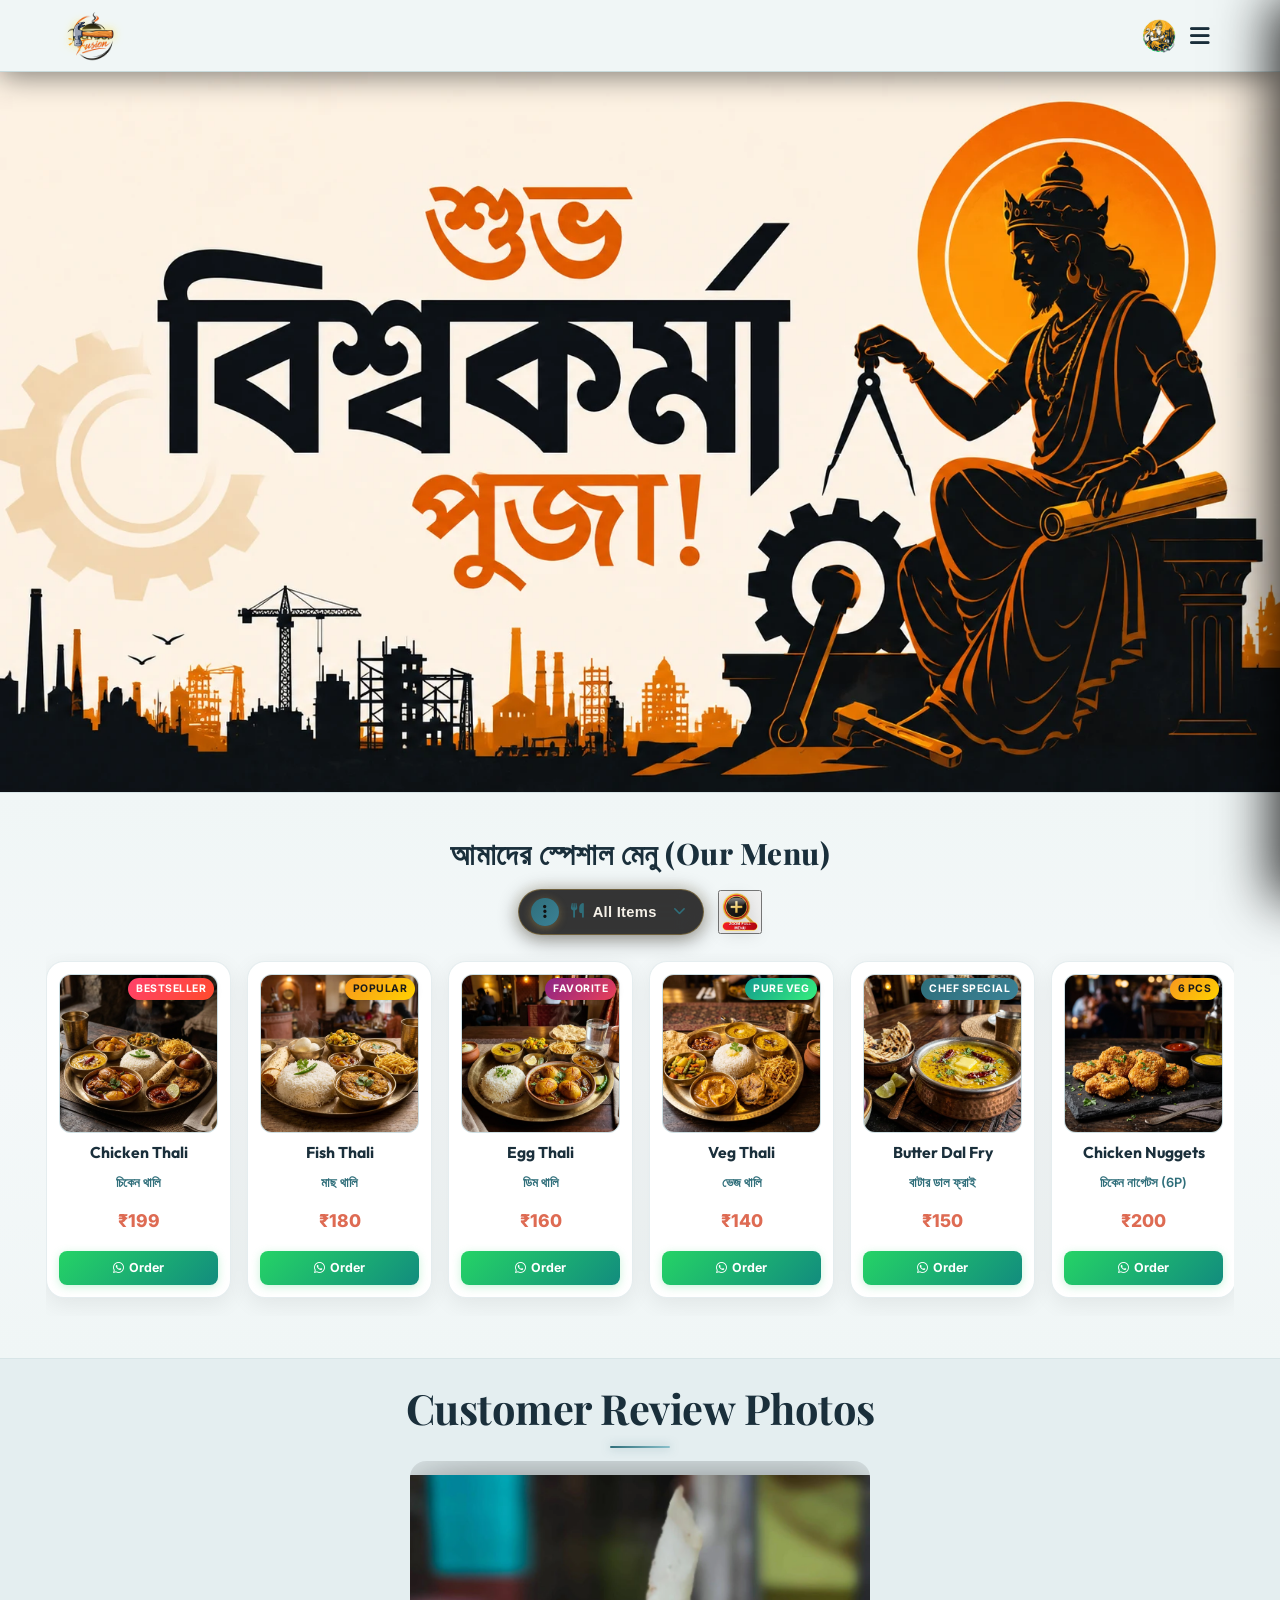
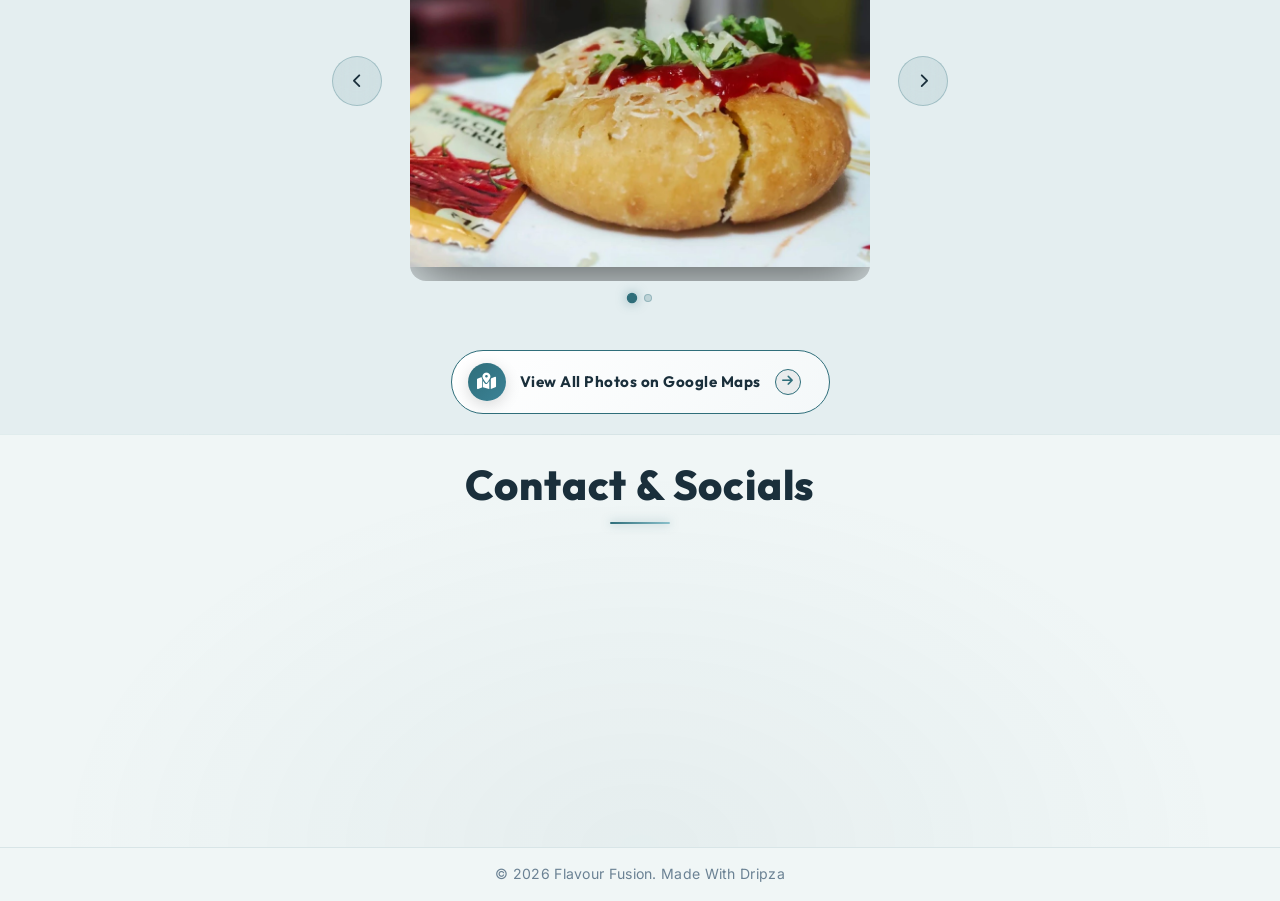
==== index.html @ ce724d38 "Update Vishwakarma Puja banner, icons and greetings" ====
﻿<!DOCTYPE html>
<html lang="bn">
<head>
    <meta charset="UTF-8">
    <meta name="viewport" content="width=device-width, initial-scale=1.0">
    <title>Flavour Fusion</title>
    <link rel="icon" type="image/png" href="assets/flavour_fusion_logo.webp">
    <link href="https://fonts.googleapis.com/css2?family=Playfair+Display:wght@400;600;700;800&family=Outfit:wght@300;400;600;800&family=Inter:wght@300;400;500;600&display=swap" rel="stylesheet">
    <link rel="stylesheet" href="https://cdnjs.cloudflare.com/ajax/libs/font-awesome/6.4.0/css/all.min.css">
    <link rel="stylesheet" href="styles.css?v=1.3">
</head>
<body class="no-scroll">
    <!-- Preloader Screen -->
    <div id="preloader">
        <div class="preloader-content">
            <h1 class="preloader-title">Welcome to <br><span class="highlight">Flavour Fusion</span></h1>
            <div class="preloader-loader">
                <div class="loader-bar"></div>
            </div>
        </div>
    </div>
    <!-- Navbar -->
    <nav class="navbar">
        <div class="logo-container">
            <img src="assets/flavour_fusion_logo.webp" alt="Flavour Fusion Logo" class="logo-brand-img">
            <div class="logo-text-wrapper">
                <span class="animated-football-header" title="Ganesh Chaturthi Special">
                    <img src="assets/ganesh_run_icon.webp" alt="Ganesh Run Icon" style="object-fit: contain; filter: drop-shadow(0 0 5px rgba(255, 215, 0, 0.6));">
                </span>
                <span class="logo-text">Flavour Fusion</span>
            </div>
        </div>
        <span class="rath-yatra-header-text">শুভ বিশ্বকর্মা পূজা!</span>
        <ul class="nav-links">
            <li><a href="#home">Home</a></li>
            <li><a href="#menu">Menu</a></li>
            <li><a href="#reviews">Reviews</a></li>
            <li><a href="#contact">Contact</a></li>
        </ul>
        <div class="navbar-actions">
            <!-- Rakhi Purnima Button for Poster -->
            <button class="fifa-btn" id="open-promo-modal-direct-btn" title="Show Ganesh Chaturthi Special Poster">
                <div class="fifa-container">
                    <div class="fifa-magic-ring"></div>
                    <img src="assets/ganesh_icon.webp" alt="Ganesh Special" class="fifa-svg" style="object-fit: contain;">
                </div>
            </button>
            
            <div class="hamburger">
                <i class="fas fa-bars"></i>
            </div>
        </div>
    </nav>

    <!-- Hero Section -->
    <section id="home" class="hero">
        <div class="hero-bg banner-box">
            <img src="assets/aj_restaurant_banner_1.webp" alt="Flavour Fusion Banner 1" class="active">
            <img src="assets/hero_banner_1.webp" alt="Flavour Fusion Banner 2">
            <div class="overlay"></div>
        </div>
        <!-- Click/Hover Zones for Banner Control -->
        <div class="hero-nav-zone left-zone" title="Previous Image"></div>
        <div class="hero-nav-zone right-zone" title="Next Image"></div>
    </section>

                <!-- Digital Restaurant Menu Section -->
    <section id="menu" class="main-menu-section">
        <div class="menu-header-wrapper">
            <div class="menu-eyebrow-container">
                <span class="menu-eyebrow">আমাদের স্পেশাল মেনু (Our Menu)</span>
            </div>
        </div>

        <!-- Menu Category Filter Tabs -->
                <!-- Menu Category Filter Dropdown (Three-Dot Filter Menu) -->
        <!-- Menu Filter and Zoom Controls Row -->
        <div class="menu-filter-controls-row">
            <div class="menu-filter-dropdown-wrapper" id="main-menu-filter-dropdown-wrapper">
            <button type="button" class="menu-filter-dots-btn" id="main-menu-filter-dots-btn" aria-expanded="false" aria-haspopup="true" title="Filter Menu">
                <span class="three-dots-icon-box">
                    <i class="fas fa-ellipsis-v"></i>
                </span>
                <span class="current-filter-label" id="main-current-filter-label">
                    <i class="fas fa-utensils"></i>
                    <span>All Items</span>
                </span>
                <i class="fas fa-chevron-down filter-dropdown-arrow"></i>
            </button>

            <!-- Dropdown List of Category Filter Options -->
            <div class="menu-filter-dropdown-menu" id="main-menu-filter-dropdown-menu">
                <div class="menu-filter-dropdown-header">
                    <span><i class="fas fa-filter"></i> Filter Category</span>
                </div>
                <div class="menu-filter-dropdown-list">
                    <button type="button" class="menu-tab-btn active" data-category="all">
                        <span class="tab-btn-content">
                            <i class="fas fa-utensils tab-icon"></i>
                            <span class="tab-title">All Items</span>
                        </span>
                        <i class="fas fa-check active-indicator-icon"></i>
                    </button>
                    <button type="button" class="menu-tab-btn" data-category="thali">
                        <span class="tab-btn-content">
                            <i class="fas fa-bowl-rice tab-icon"></i>
                            <span class="tab-title">Bengali Thali</span>
                        </span>
                        <i class="fas fa-check active-indicator-icon"></i>
                    </button>
                    <button type="button" class="menu-tab-btn" data-category="snacks">
                        <span class="tab-btn-content">
                            <i class="fas fa-burger tab-icon"></i>
                            <span class="tab-title">Breakfast & Snacks</span>
                        </span>
                        <i class="fas fa-check active-indicator-icon"></i>
                    </button>
                    <button type="button" class="menu-tab-btn" data-category="beverages">
                        <span class="tab-btn-content">
                            <i class="fas fa-mug-hot tab-icon"></i>
                            <span class="tab-title">Tea & Coffee</span>
                        </span>
                        <i class="fas fa-check active-indicator-icon"></i>
                    </button>
                    <button type="button" class="menu-tab-btn" data-category="extras">
                        <span class="tab-btn-content">
                            <i class="fas fa-plate-wheat tab-icon"></i>
                            <span class="tab-title">Sides & Extras</span>
                        </span>
                        <i class="fas fa-check active-indicator-icon"></i>
                    </button>
                </div>
            </div>
        </div>

            <!-- Zoom Full Menu Button on Right Side of Filter -->
            <button type="button" class="menu-zoom-img-btn" id="open-full-menu-modal-btn" title="Open Complete Menu Card (সম্পূর্ণ মেনু)">
                    <img src="assets/zoom_full_menu_icon.webp" alt="Zoom Full Menu" class="zoom-full-menu-img">
                </button>
        </div>
        

        <!-- Menu Cards Horizontal Side-Scroll Wrapper -->
        <div class="main-menu-scroll-wrapper">
            <div class="main-menu-scroll-track" id="main-restaurant-menu-scroll">
                
                <!-- 1. Chicken Thali -->
                <div class="food-menu-card" data-category="thali">
                    <div class="food-card-badge bestseller">Bestseller</div>
                    <div class="food-card-img-box">
                        <img src="assets/menu_chicken_thali.webp" alt="Chicken Thali" loading="lazy">
                    </div>
                    <div class="food-card-body">
                        <h3 class="food-title">Chicken Thali</h3>
                        <span class="bengali-title">চিকেন থালি</span>
                        <span class="food-price">₹199</span>
                        <a href="https://wa.me/918918472285?text=Hi%20Flavour%20Fusion,%20I%20want%20to%20order%20Chicken%20Thali%20(₹199)" target="_blank" class="food-order-btn">
                            <i class="fab fa-whatsapp"></i> Order
                        </a>
                    </div>
                </div>

                <!-- 2. Fish Thali -->
                <div class="food-menu-card" data-category="thali">
                    <div class="food-card-badge popular">Popular</div>
                    <div class="food-card-img-box">
                        <img src="assets/menu_fish_thali.webp" alt="Fish Thali" loading="lazy">
                    </div>
                    <div class="food-card-body">
                        <h3 class="food-title">Fish Thali</h3>
                        <span class="bengali-title">মাছ থালি</span>
                        <span class="food-price">₹180</span>
                        <a href="https://wa.me/918918472285?text=Hi%20Flavour%20Fusion,%20I%20want%20to%20order%20Fish%20Thali%20(₹180)" target="_blank" class="food-order-btn">
                            <i class="fab fa-whatsapp"></i> Order
                        </a>
                    </div>
                </div>

                <!-- 3. Egg Thali -->
                <div class="food-menu-card" data-category="thali">
                    <div class="food-card-badge special">Favorite</div>
                    <div class="food-card-img-box">
                        <img src="assets/menu_egg_thali.webp" alt="Egg Thali" loading="lazy">
                    </div>
                    <div class="food-card-body">
                        <h3 class="food-title">Egg Thali</h3>
                        <span class="bengali-title">ডিম থালি</span>
                        <span class="food-price">₹160</span>
                        <a href="https://wa.me/918918472285?text=Hi%20Flavour%20Fusion,%20I%20want%20to%20order%20Egg%20Thali%20(₹160)" target="_blank" class="food-order-btn">
                            <i class="fab fa-whatsapp"></i> Order
                        </a>
                    </div>
                </div>

                <!-- 4. Veg Thali -->
                <div class="food-menu-card" data-category="thali">
                    <div class="food-card-badge pure-veg">Pure Veg</div>
                    <div class="food-card-img-box">
                        <img src="assets/menu_veg_thali.webp" alt="Veg Thali" loading="lazy">
                    </div>
                    <div class="food-card-body">
                        <h3 class="food-title">Veg Thali</h3>
                        <span class="bengali-title">ভেজ থালি</span>
                        <span class="food-price">₹140</span>
                        <a href="https://wa.me/918918472285?text=Hi%20Flavour%20Fusion,%20I%20want%20to%20order%20Veg%20Thali%20(₹140)" target="_blank" class="food-order-btn">
                            <i class="fab fa-whatsapp"></i> Order
                        </a>
                    </div>
                </div>

                <!-- 5. Butter Dal Fry -->
                <div class="food-menu-card" data-category="extras">
                    <div class="food-card-badge chef">Chef Special</div>
                    <div class="food-card-img-box">
                        <img src="assets/menu_butter_dal_fry.webp" alt="Butter Dal Fry" loading="lazy">
                    </div>
                    <div class="food-card-body">
                        <h3 class="food-title">Butter Dal Fry</h3>
                        <span class="bengali-title">বাটার ডাল ফ্রাই</span>
                        <span class="food-price">₹150</span>
                        <a href="https://wa.me/918918472285?text=Hi%20Flavour%20Fusion,%20I%20want%20to%20order%20Butter%20Dal%20Fry%20(₹150)" target="_blank" class="food-order-btn">
                            <i class="fab fa-whatsapp"></i> Order
                        </a>
                    </div>
                </div>

                <!-- 6. Chicken Nuggets -->
                <div class="food-menu-card" data-category="snacks">
                    <div class="food-card-badge popular">6 Pcs</div>
                    <div class="food-card-img-box">
                        <img src="assets/menu_chicken_nuggets.webp" alt="Chicken Nuggets" loading="lazy">
                    </div>
                    <div class="food-card-body">
                        <h3 class="food-title">Chicken Nuggets</h3>
                        <span class="bengali-title">চিকেন নাগেটস (6P)</span>
                        <span class="food-price">₹200</span>
                        <a href="https://wa.me/918918472285?text=Hi%20Flavour%20Fusion,%20I%20want%20to%20order%20Chicken%20Nuggets%20(₹200)" target="_blank" class="food-order-btn">
                            <i class="fab fa-whatsapp"></i> Order
                        </a>
                    </div>
                </div>

                <!-- 7. Aloo Tikki -->
                <div class="food-menu-card" data-category="snacks">
                    <div class="food-card-badge pure-veg">Big Size</div>
                    <div class="food-card-img-box">
                        <img src="assets/menu_aloo_tikki.webp" alt="Aloo Tikki Big Size" loading="lazy">
                    </div>
                    <div class="food-card-body">
                        <h3 class="food-title">Aloo Tikki 6P</h3>
                        <span class="bengali-title">আলু টিক্কি (6P)</span>
                        <span class="food-price">₹180</span>
                        <a href="https://wa.me/918918472285?text=Hi%20Flavour%20Fusion,%20I%20want%20to%20order%20Aloo%20Tikki%20(₹180)" target="_blank" class="food-order-btn">
                            <i class="fab fa-whatsapp"></i> Order
                        </a>
                    </div>
                </div>

                <!-- 8. Egg Maggie -->
                <div class="food-menu-card" data-category="snacks">
                    <div class="food-card-badge popular">Hot</div>
                    <div class="food-card-img-box">
                        <img src="assets/menu_egg_maggie.webp" alt="Egg Maggie" loading="lazy">
                    </div>
                    <div class="food-card-body">
                        <h3 class="food-title">Egg Maggie</h3>
                        <span class="bengali-title">এগ ম্যাগি</span>
                        <span class="food-price">₹80</span>
                        <a href="https://wa.me/918918472285?text=Hi%20Flavour%20Fusion,%20I%20want%20to%20order%20Egg%20Maggie%20(₹80)" target="_blank" class="food-order-btn">
                            <i class="fab fa-whatsapp"></i> Order
                        </a>
                    </div>
                </div>

                <!-- 9. Veg Maggie -->
                <div class="food-menu-card" data-category="snacks">
                    <div class="food-card-badge pure-veg">Veg</div>
                    <div class="food-card-img-box">
                        <img src="assets/menu_egg_maggie.webp" alt="Veg Maggie" loading="lazy">
                    </div>
                    <div class="food-card-body">
                        <h3 class="food-title">Veg Maggie</h3>
                        <span class="bengali-title">ভেজ ম্যাগি</span>
                        <span class="food-price">₹60</span>
                        <a href="https://wa.me/918918472285?text=Hi%20Flavour%20Fusion,%20I%20want%20to%20order%20Veg%20Maggie%20(₹60)" target="_blank" class="food-order-btn">
                            <i class="fab fa-whatsapp"></i> Order
                        </a>
                    </div>
                </div>

                <!-- 10. Bread Omelette -->
                <div class="food-menu-card" data-category="snacks">
                    <div class="food-card-badge special">Breakfast</div>
                    <div class="food-card-img-box">
                        <img src="assets/menu6.webp" alt="Bread Omelette Jam Butter" loading="lazy">
                    </div>
                    <div class="food-card-body">
                        <h3 class="food-title">Bread Omelette</h3>
                        <span class="bengali-title">ব্রেড ওমলেট / জ্যাম</span>
                        <span class="food-price">₹60</span>
                        <a href="https://wa.me/918918472285?text=Hi%20Flavour%20Fusion,%20I%20want%20to%20order%20Bread%20Omelette%20(₹60)" target="_blank" class="food-order-btn">
                            <i class="fab fa-whatsapp"></i> Order
                        </a>
                    </div>
                </div>

                <!-- 11. Chai & Coffee -->
                <div class="food-menu-card" data-category="beverages">
                    <div class="food-card-badge special">Hot</div>
                    <div class="food-card-img-box">
                        <img src="assets/menu_tea_coffee.webp" alt="Coffee" loading="lazy">
                    </div>
                    <div class="food-card-body">
                        <h3 class="food-title">Milk / Black Coffee</h3>
                        <span class="bengali-title">কফি (Min 2 Cup)</span>
                        <span class="food-price">₹50</span>
                        <a href="https://wa.me/918918472285?text=Hi%20Flavour%20Fusion,%20I%20want%20to%20order%20Coffee" target="_blank" class="food-order-btn">
                            <i class="fab fa-whatsapp"></i> Order
                        </a>
                    </div>
                </div>

                <!-- 12. Milk / Black Tea -->
                <div class="food-menu-card" data-category="beverages">
                    <div class="food-card-badge bestseller">Chai</div>
                    <div class="food-card-img-box">
                        <img src="assets/menu_tea_coffee.webp" alt="Tea" loading="lazy">
                    </div>
                    <div class="food-card-body">
                        <h3 class="food-title">Black / Milk Tea</h3>
                        <span class="bengali-title">চা (Min 2 Cup)</span>
                        <span class="food-price">₹25</span>
                        <a href="https://wa.me/918918472285?text=Hi%20Flavour%20Fusion,%20I%20want%20to%20order%20Tea" target="_blank" class="food-order-btn">
                            <i class="fab fa-whatsapp"></i> Order
                        </a>
                    </div>
                </div>

                <!-- 13. Green Tea -->
                <div class="food-menu-card" data-category="beverages">
                    <div class="food-card-badge pure-veg">Healthy</div>
                    <div class="food-card-img-box">
                        <img src="assets/menu_tea_coffee.webp" alt="Green Tea" loading="lazy">
                    </div>
                    <div class="food-card-body">
                        <h3 class="food-title">Green Tea</h3>
                        <span class="bengali-title">গ্রিন টি (Min 2 Cup)</span>
                        <span class="food-price">₹40</span>
                        <a href="https://wa.me/918918472285?text=Hi%20Flavour%20Fusion,%20I%20want%20to%20order%20Green%20Tea" target="_blank" class="food-order-btn">
                            <i class="fab fa-whatsapp"></i> Order
                        </a>
                    </div>
                </div>

                <!-- 14. Extra Chicken 4P -->
                <div class="food-menu-card" data-category="extras">
                    <div class="food-card-badge popular">4 Pcs</div>
                    <div class="food-card-img-box">
                        <img src="assets/menu_chicken_thali.webp" alt="Extra Chicken" loading="lazy">
                    </div>
                    <div class="food-card-body">
                        <h3 class="food-title">Extra Chicken (4P)</h3>
                        <span class="bengali-title">চিকেন কারি (4P)</span>
                        <span class="food-price">₹180</span>
                        <a href="https://wa.me/918918472285?text=Hi%20Flavour%20Fusion,%20I%20want%20to%20order%20Extra%20Chicken%204P%20(₹180)" target="_blank" class="food-order-btn">
                            <i class="fab fa-whatsapp"></i> Order
                        </a>
                    </div>
                </div>

                <!-- 15. Extra Mutton 1P -->
                <div class="food-menu-card" data-category="extras">
                    <div class="food-card-badge special">Special</div>
                    <div class="food-card-img-box">
                        <img src="assets/menu3.webp" alt="Extra Mutton" loading="lazy">
                    </div>
                    <div class="food-card-body">
                        <h3 class="food-title">Extra Mutton (1P)</h3>
                        <span class="bengali-title">মটন (স্পেশাল অর্ডার)</span>
                        <span class="food-price">₹80</span>
                        <a href="https://wa.me/918918472285?text=Hi%20Flavour%20Fusion,%20I%20want%20to%20order%20Extra%20Mutton%20(₹80)" target="_blank" class="food-order-btn">
                            <i class="fab fa-whatsapp"></i> Order
                        </a>
                    </div>
                </div>

                <!-- 16. Extra Fish 1P -->
                <div class="food-menu-card" data-category="extras">
                    <div class="food-card-badge popular">1 Pc</div>
                    <div class="food-card-img-box">
                        <img src="assets/menu_fish_thali.webp" alt="Extra Fish" loading="lazy">
                    </div>
                    <div class="food-card-body">
                        <h3 class="food-title">Extra Fish (1P)</h3>
                        <span class="bengali-title">মাছ ১ পিস</span>
                        <span class="food-price">₹80</span>
                        <a href="https://wa.me/918918472285?text=Hi%20Flavour%20Fusion,%20I%20want%20to%20order%20Extra%20Fish%20(₹80)" target="_blank" class="food-order-btn">
                            <i class="fab fa-whatsapp"></i> Order
                        </a>
                    </div>
                </div>

                <!-- 17. Green Salad -->
                <div class="food-menu-card" data-category="extras">
                    <div class="food-card-badge pure-veg">Fresh</div>
                    <div class="food-card-img-box">
                        <img src="assets/menu_veg_thali.webp" alt="Green Salad" loading="lazy">
                    </div>
                    <div class="food-card-body">
                        <h3 class="food-title">Green Salad</h3>
                        <span class="bengali-title">গ্রিন স্যালাড</span>
                        <span class="food-price">₹100</span>
                        <a href="https://wa.me/918918472285?text=Hi%20Flavour%20Fusion,%20I%20want%20to%20order%20Green%20Salad%20(₹100)" target="_blank" class="food-order-btn">
                            <i class="fab fa-whatsapp"></i> Order
                        </a>
                    </div>
                </div>

                <!-- 18. Extra Egg (2P) -->
                <div class="food-menu-card" data-category="extras">
                    <div class="food-card-badge special">2 Pcs</div>
                    <div class="food-card-img-box">
                        <img src="assets/menu_egg_thali.webp" alt="Extra Egg 2P" loading="lazy">
                    </div>
                    <div class="food-card-body">
                        <h3 class="food-title">Extra Egg (2P)</h3>
                        <span class="bengali-title">ডিম (২ পিস)</span>
                        <span class="food-price">₹50</span>
                        <a href="https://wa.me/918918472285?text=Hi%20Flavour%20Fusion,%20I%20want%20to%20order%20Extra%20Egg%202P%20(₹50)" target="_blank" class="food-order-btn">
                            <i class="fab fa-whatsapp"></i> Order
                        </a>
                    </div>
                </div>

                <!-- 19. Extra Rice -->
                <div class="food-menu-card" data-category="extras">
                    <div class="food-card-badge popular">1 Plate</div>
                    <div class="food-card-img-box">
                        <img src="assets/menu_veg_thali.webp" alt="Extra Rice" loading="lazy">
                    </div>
                    <div class="food-card-body">
                        <h3 class="food-title">Extra Rice</h3>
                        <span class="bengali-title">এক্সট্রা ভাত</span>
                        <span class="food-price">₹50</span>
                        <a href="https://wa.me/918918472285?text=Hi%20Flavour%20Fusion,%20I%20want%20to%20order%20Extra%20Rice%20(₹50)" target="_blank" class="food-order-btn">
                            <i class="fab fa-whatsapp"></i> Order
                        </a>
                    </div>
                </div>

                <!-- 20. Extra Misti / Papad / Roti -->
                <div class="food-menu-card" data-category="extras">
                    <div class="food-card-badge pure-veg">Per Pc</div>
                    <div class="food-card-img-box">
                        <img src="assets/menu2.webp" alt="Extra Misti Papad Roti" loading="lazy">
                    </div>
                    <div class="food-card-body">
                        <h3 class="food-title">Extra Misti / Papad / Roti</h3>
                        <span class="bengali-title">মিষ্টি / পাঁপড় / রুটি</span>
                        <span class="food-price">₹10</span>
                        <a href="https://wa.me/918918472285?text=Hi%20Flavour%20Fusion,%20I%20want%20to%20order%20Extra%20Misti%20Papad%20Roti%20(₹10)" target="_blank" class="food-order-btn">
                            <i class="fab fa-whatsapp"></i> Order
                        </a>
                    </div>
                </div>

                <!-- 21. Extra Sabji / Dal / Vaji -->
                <div class="food-menu-card" data-category="extras">
                    <div class="food-card-badge pure-veg">Side Bowl</div>
                    <div class="food-card-img-box">
                        <img src="assets/menu_butter_dal_fry.webp" alt="Extra Sabji Dal Vaji" loading="lazy">
                    </div>
                    <div class="food-card-body">
                        <h3 class="food-title">Extra Sabji / Dal / Vaji</h3>
                        <span class="bengali-title">সবজি / ডাল / ভাজি</span>
                        <span class="food-price">₹30</span>
                        <a href="https://wa.me/918918472285?text=Hi%20Flavour%20Fusion,%20I%20want%20to%20order%20Extra%20Sabji%20Dal%20Vaji%20(₹30)" target="_blank" class="food-order-btn">
                            <i class="fab fa-whatsapp"></i> Order
                        </a>
                    </div>
                </div>

                <!-- 18. Water Bottle -->
                <div class="food-menu-card" data-category="beverages">
                    <div class="food-card-badge pure-veg">Mineral</div>
                    <div class="food-card-img-box">
                        <img src="assets/menu5.webp" alt="Water Bottle" loading="lazy">
                    </div>
                    <div class="food-card-body">
                        <h3 class="food-title">Water Bottle</h3>
                        <span class="bengali-title">জল 1L / 2L</span>
                        <span class="food-price">₹20 / ₹30</span>
                        <a href="https://wa.me/918918472285?text=Hi%20Flavour%20Fusion,%20I%20want%20to%20order%20Water%20Bottle" target="_blank" class="food-order-btn">
                            <i class="fab fa-whatsapp"></i> Order
                        </a>
                    </div>
                </div>

            </div>
        </div>
    </section>

    <!-- Reviews Section (Photo Gallery) -->
    <section id="reviews" class="reviews-section">
        <h2 class="section-title">Customer Review Photos</h2>
        <div class="reviews-slider-container">
            <div class="reviews-slider">
                <div class="review-slide active">
                    <img src="assets/review_1.webp" alt="Customer Review 1">
                </div>
                <div class="review-slide">
                    <img src="assets/review_2.webp" alt="Customer Review 2">
                </div>
            </div>
            
            <!-- Slider Controls -->
            <button class="slider-btn prev-btn"><i class="fas fa-chevron-left"></i></button>
            <button class="slider-btn next-btn"><i class="fas fa-chevron-right"></i></button>
            
            <!-- Slider Dots -->
            <div class="slider-dots">
                <span class="dot active" data-index="0"></span>
                <span class="dot" data-index="1"></span>
            </div>
        </div>
        <div style="text-align: center; margin-top: 3rem;">
            <div class="reviews-cta-wrapper">
            <a href="https://maps.app.goo.gl/H7hqG5FjFJWhuKEu6" target="_blank" class="modern-maps-btn" title="Open Google Maps Gallery">
                <span class="maps-icon-badge"><i class="fas fa-map-marked-alt"></i></span>
                <span class="maps-btn-text">View All Photos on Google Maps</span>
                <span class="maps-arrow-circle"><i class="fas fa-arrow-right"></i></span>
            </a>
        </div>
        </div>
    </section>

    <!-- Contact & Footer -->
    <section id="contact" class="contact-section">
        <h2 class="section-title">Contact & Socials</h2>
        <div class="contact-container glassmorphism">
            <div class="contact-info">
                <h2>Visit Us</h2>
                <div class="info-item">
                    <a href="https://maps.app.goo.gl/r1YghhCGheffbXZp8" target="_blank" style="color: inherit; text-decoration: none; display: flex; align-items: center; gap: 15px;">
                        <i class="fas fa-map-marker-alt"></i>
                        <p>Ram Sita Para, Pucca Toll Road, Nabadwip, West Bengal 741302</p>
                    </a>
                </div>
                <div class="info-item">
                    <a href="tel:+918918472285" style="color: inherit; text-decoration: none; display: flex; align-items: center; gap: 15px;">
                        <i class="fas fa-phone-alt"></i>
                        <p>+91 8918472285</p>
                    </a>
                </div>
                <div class="info-item">
                    <a href="mailto:info@flavourfusion.com" style="color: inherit; text-decoration: none; display: flex; align-items: center; gap: 15px;">
                        <i class="fas fa-envelope"></i>
                        <p>info@flavourfusion.com</p>
                    </a>
                </div>
            </div>
            <div class="social-links">
                <h2>Follow Us</h2>
                <div class="social-icons">
                    <a href="#" class="social-icon"><i class="fab fa-instagram"></i></a>
                    <a href="#" class="social-icon"><i class="fab fa-facebook-f"></i></a>
                    <a href="#" class="social-icon"><i class="fab fa-youtube"></i></a>
                    <a href="https://wa.me/918918472285" target="_blank" class="social-icon" title="Chat on WhatsApp"><i class="fab fa-whatsapp"></i></a>
                    <a href="https://maps.app.goo.gl/r1YghhCGheffbXZp8" target="_blank" class="social-icon" title="View Location"><i class="fas fa-map-marker-alt"></i></a>
                </div>
            </div>
        </div>
    </section>

    <footer>
        <p>&copy; 2026 Flavour Fusion. Made With Dripza</p>
    </footer>



    <!-- Full Menu Interactive Modal -->
    <div class="full-menu-modal" id="full-menu-modal" aria-hidden="true">
        <div class="full-menu-modal-overlay" id="full-menu-modal-overlay"></div>
        <div class="full-menu-modal-container">
            <!-- Modal Sticky Top Header Container (Header + Hero Title + Search + Category Tabs) -->
            <div class="full-menu-modal-top-section">
                <!-- Modal Header -->
                <div class="full-menu-modal-header">
                    <div class="full-menu-modal-header-left">
                        <button class="menu-modal-close-btn" id="close-full-menu-modal-btn" aria-label="Close Full Menu">
                            <i class="fas fa-arrow-left"></i> <span>Back</span>
                        </button>
                        <div class="full-menu-modal-title">
                            Flavour Fusion
                        </div>
                    </div>
                    <div class="full-menu-modal-header-right">
                        <a href="#modal-order-timings" class="menu-modal-timing-btn" id="modal-timing-btn" title="Order Timings">
                            <i class="fas fa-clock"></i> <span>Timings</span>
                        </a>
                        <a href="tel:918918472285" class="menu-modal-call-btn">
                            <i class="fas fa-phone-alt"></i> <span>918918472285</span>
                        </a>
                        <button class="menu-modal-close-icon-btn" id="close-full-menu-icon-btn" aria-label="Close">
                            <i class="fas fa-times"></i>
                        </button>
                    </div>
                </div>

                <!-- Modal Hero Header -->
                <div class="full-menu-hero">
                    <h1>Complete Menu Card <span class="bengali-heading">আমাদের সম্পূর্ণ ডিজিটাল মেনু</span></h1>
                </div>

                <!-- Search Bar & Category Filter Tabs -->
                <div class="menu-control-bar">
                    <div class="search-box-wrapper">
                        <i class="fas fa-search"></i>
                        <input type="text" id="modal-menu-search-input" placeholder="খাবারের নাম লিখে খুঁজুন (Search dishes...)" autocomplete="off">
                    </div>

                    <div class="menu-category-tabs" id="modal-menu-category-tabs">
                        <button class="menu-tab-btn active" data-category="all">
                            <i class="fas fa-utensils"></i> All Items
                        </button>
                        <button class="menu-tab-btn" data-category="thali">
                            <i class="fas fa-bowl-rice"></i> Bengali Thali
                        </button>
                        <button class="menu-tab-btn" data-category="snacks">
                            <i class="fas fa-burger"></i> Breakfast & Snacks
                        </button>
                        <button class="menu-tab-btn" data-category="beverages">
                            <i class="fas fa-mug-hot"></i> Tea & Coffee
                        </button>
                        <button class="menu-tab-btn" data-category="extras">
                            <i class="fas fa-plate-wheat"></i> Sides & Extras
                        </button>
                    </div>
                </div>
            </div>

            <div class="full-menu-modal-body">
                <!-- Complete Menu Card Grid -->
                <div class="compact-menu-grid-container">
                    <div class="compact-grid" id="modal-full-menu-grid">

                        <!-- 1. Chicken Thali -->
                        <div class="food-menu-card" data-category="thali" data-keywords="chicken thali murgi murgir mangsho rice dal sabji thali">
                            <div class="food-card-badge bestseller">Bestseller</div>
                            <div class="food-card-img-box">
                                <img src="assets/menu_chicken_thali.webp" alt="Chicken Thali" loading="lazy">
                            </div>
                            <div class="food-card-body">
                                <h3 class="food-title">Chicken Thali</h3>
                                <span class="bengali-title">চিকেন থালি</span>
                                <span class="food-price">₹199</span>
                                <a href="https://wa.me/918918472285?text=Hi%20Flavour%20Fusion,%20I%20want%20to%20order%20Chicken%20Thali%20(₹199)" target="_blank" class="food-order-btn">
                                    <i class="fab fa-whatsapp"></i> Order
                                </a>
                            </div>
                        </div>

                        <!-- 2. Fish Thali -->
                        <div class="food-menu-card" data-category="thali" data-keywords="fish thali macher thali mach jhol rui katla rice dal thali">
                            <div class="food-card-badge popular">Popular</div>
                            <div class="food-card-img-box">
                                <img src="assets/menu_fish_thali.webp" alt="Fish Thali" loading="lazy">
                            </div>
                            <div class="food-card-body">
                                <h3 class="food-title">Fish Thali</h3>
                                <span class="bengali-title">মাছ থালি</span>
                                <span class="food-price">₹180</span>
                                <a href="https://wa.me/918918472285?text=Hi%20Flavour%20Fusion,%20I%20want%20to%20order%20Fish%20Thali%20(₹180)" target="_blank" class="food-order-btn">
                                    <i class="fab fa-whatsapp"></i> Order
                                </a>
                            </div>
                        </div>

                        <!-- 3. Egg Thali -->
                        <div class="food-menu-card" data-category="thali" data-keywords="egg thali dimer thali dim kosha rice dal thali">
                            <div class="food-card-badge special">Favorite</div>
                            <div class="food-card-img-box">
                                <img src="assets/menu_egg_thali.webp" alt="Egg Thali" loading="lazy">
                            </div>
                            <div class="food-card-body">
                                <h3 class="food-title">Egg Thali</h3>
                                <span class="bengali-title">ডিম থালি</span>
                                <span class="food-price">₹160</span>
                                <a href="https://wa.me/918918472285?text=Hi%20Flavour%20Fusion,%20I%20want%20to%20order%20Egg%20Thali%20(₹160)" target="_blank" class="food-order-btn">
                                    <i class="fab fa-whatsapp"></i> Order
                                </a>
                            </div>
                        </div>

                        <!-- 4. Veg Thali -->
                        <div class="food-menu-card" data-category="thali" data-keywords="veg thali niramish thali paneer dal sabji rice mishti doi">
                            <div class="food-card-badge pure-veg">Pure Veg</div>
                            <div class="food-card-img-box">
                                <img src="assets/menu_veg_thali.webp" alt="Veg Thali" loading="lazy">
                            </div>
                            <div class="food-card-body">
                                <h3 class="food-title">Veg Thali</h3>
                                <span class="bengali-title">ভেজ থালি</span>
                                <span class="food-price">₹140</span>
                                <a href="https://wa.me/918918472285?text=Hi%20Flavour%20Fusion,%20I%20want%20to%20order%20Veg%20Thali%20(₹140)" target="_blank" class="food-order-btn">
                                    <i class="fab fa-whatsapp"></i> Order
                                </a>
                            </div>
                        </div>

                        <!-- 5. Butter Dal Fry -->
                        <div class="food-menu-card" data-category="extras" data-keywords="butter dal fry yellow dal tadka veg">
                            <div class="food-card-badge chef">Chef Special</div>
                            <div class="food-card-img-box">
                                <img src="assets/menu_butter_dal_fry.webp" alt="Butter Dal Fry" loading="lazy">
                            </div>
                            <div class="food-card-body">
                                <h3 class="food-title">Butter Dal Fry</h3>
                                <span class="bengali-title">বাটার ডাল ফ্রাই</span>
                                <span class="food-price">₹150</span>
                                <a href="https://wa.me/918918472285?text=Hi%20Flavour%20Fusion,%20I%20want%20to%20order%20Butter%20Dal%20Fry%20(₹150)" target="_blank" class="food-order-btn">
                                    <i class="fab fa-whatsapp"></i> Order
                                </a>
                            </div>
                        </div>

                        <!-- 6. Chicken Nuggets (6P) -->
                        <div class="food-menu-card" data-category="snacks" data-keywords="chicken nuggets 6p fried snacks non-veg">
                            <div class="food-card-badge popular">6 Pcs</div>
                            <div class="food-card-img-box">
                                <img src="assets/menu_chicken_nuggets.webp" alt="Chicken Nuggets" loading="lazy">
                            </div>
                            <div class="food-card-body">
                                <h3 class="food-title">Chicken Nuggets</h3>
                                <span class="bengali-title">চিকেন নাগেটস (6P)</span>
                                <span class="food-price">₹200</span>
                                <a href="https://wa.me/918918472285?text=Hi%20Flavour%20Fusion,%20I%20want%20to%20order%20Chicken%20Nuggets%20(₹200)" target="_blank" class="food-order-btn">
                                    <i class="fab fa-whatsapp"></i> Order
                                </a>
                            </div>
                        </div>

                        <!-- 7. Aloo Tikki Big Size (6P) -->
                        <div class="food-menu-card" data-category="snacks" data-keywords="aloo tikki potato cutlet snacks big size veg">
                            <div class="food-card-badge pure-veg">Big Size</div>
                            <div class="food-card-img-box">
                                <img src="assets/menu_aloo_tikki.webp" alt="Aloo Tikki Big Size" loading="lazy">
                            </div>
                            <div class="food-card-body">
                                <h3 class="food-title">Aloo Tikki 6P</h3>
                                <span class="bengali-title">আলু টিক্কি (6P)</span>
                                <span class="food-price">₹180</span>
                                <a href="https://wa.me/918918472285?text=Hi%20Flavour%20Fusion,%20I%20want%20to%20order%20Aloo%20Tikki%20(₹180)" target="_blank" class="food-order-btn">
                                    <i class="fab fa-whatsapp"></i> Order
                                </a>
                            </div>
                        </div>

                        <!-- 8. Egg Maggie -->
                        <div class="food-menu-card" data-category="snacks" data-keywords="egg maggie noodles masala snacks">
                            <div class="food-card-badge popular">Hot</div>
                            <div class="food-card-img-box">
                                <img src="assets/menu_egg_maggie.webp" alt="Egg Maggie" loading="lazy">
                            </div>
                            <div class="food-card-body">
                                <h3 class="food-title">Egg Maggie</h3>
                                <span class="bengali-title">এগ ম্যাগি</span>
                                <span class="food-price">₹80</span>
                                <a href="https://wa.me/918918472285?text=Hi%20Flavour%20Fusion,%20I%20want%20to%20order%20Egg%20Maggie%20(₹80)" target="_blank" class="food-order-btn">
                                    <i class="fab fa-whatsapp"></i> Order
                                </a>
                            </div>
                        </div>

                        <!-- 9. Veg Maggie -->
                        <div class="food-menu-card" data-category="snacks" data-keywords="veg maggie masala noodles snacks vegetarian">
                            <div class="food-card-badge pure-veg">Veg</div>
                            <div class="food-card-img-box">
                                <img src="assets/menu_egg_maggie.webp" alt="Veg Maggie" loading="lazy">
                            </div>
                            <div class="food-card-body">
                                <h3 class="food-title">Veg Maggie</h3>
                                <span class="bengali-title">ভেজ ম্যাগি</span>
                                <span class="food-price">₹60</span>
                                <a href="https://wa.me/918918472285?text=Hi%20Flavour%20Fusion,%20I%20want%20to%20order%20Veg%20Maggie%20(₹60)" target="_blank" class="food-order-btn">
                                    <i class="fab fa-whatsapp"></i> Order
                                </a>
                            </div>
                        </div>

                        <!-- 10. Bread Omelette / Jam / Butter -->
                        <div class="food-menu-card" data-category="snacks" data-keywords="bread omelette jam butter breakfast toast egg">
                            <div class="food-card-badge special">Breakfast</div>
                            <div class="food-card-img-box">
                                <img src="assets/menu6.webp" alt="Bread Omelette Jam Butter" loading="lazy">
                            </div>
                            <div class="food-card-body">
                                <h3 class="food-title">Bread Omelette</h3>
                                <span class="bengali-title">ব্রেড ওমলেট / জ্যাম</span>
                                <span class="food-price">₹60</span>
                                <a href="https://wa.me/918918472285?text=Hi%20Flavour%20Fusion,%20I%20want%20to%20order%20Bread%20Omelette%20(₹60)" target="_blank" class="food-order-btn">
                                    <i class="fab fa-whatsapp"></i> Order
                                </a>
                            </div>
                        </div>

                        <!-- 11. Milk / Black Coffee -->
                        <div class="food-menu-card" data-category="beverages" data-keywords="coffee milk coffee black coffee hot drink beverages espresso">
                            <div class="food-card-badge special">Hot</div>
                            <div class="food-card-img-box">
                                <img src="assets/menu_tea_coffee.webp" alt="Milk and Black Coffee" loading="lazy">
                            </div>
                            <div class="food-card-body">
                                <h3 class="food-title">Milk / Black Coffee</h3>
                                <span class="bengali-title">কফি (Min 2 Cup)</span>
                                <span class="food-price">₹50</span>
                                <a href="https://wa.me/918918472285?text=Hi%20Flavour%20Fusion,%20I%20want%20to%20order%20Coffee" target="_blank" class="food-order-btn">
                                    <i class="fab fa-whatsapp"></i> Order
                                </a>
                            </div>
                        </div>

                        <!-- 12. Black / Milk Tea -->
                        <div class="food-menu-card" data-category="beverages" data-keywords="tea chai milk tea black tea masala chai beverage">
                            <div class="food-card-badge bestseller">Chai</div>
                            <div class="food-card-img-box">
                                <img src="assets/menu_tea_coffee.webp" alt="Black and Milk Tea" loading="lazy">
                            </div>
                            <div class="food-card-body">
                                <h3 class="food-title">Black / Milk Tea</h3>
                                <span class="bengali-title">চা (Min 2 Cup)</span>
                                <span class="food-price">₹25</span>
                                <a href="https://wa.me/918918472285?text=Hi%20Flavour%20Fusion,%20I%20want%20to%20order%20Tea" target="_blank" class="food-order-btn">
                                    <i class="fab fa-whatsapp"></i> Order
                                </a>
                            </div>
                        </div>

                        <!-- 13. Green Tea -->
                        <div class="food-menu-card" data-category="beverages" data-keywords="green tea healthy detox hot beverage">
                            <div class="food-card-badge pure-veg">Healthy</div>
                            <div class="food-card-img-box">
                                <img src="assets/menu_tea_coffee.webp" alt="Green Tea" loading="lazy">
                            </div>
                            <div class="food-card-body">
                                <h3 class="food-title">Green Tea</h3>
                                <span class="bengali-title">গ্রিন টি (Min 2 Cup)</span>
                                <span class="food-price">₹40</span>
                                <a href="https://wa.me/918918472285?text=Hi%20Flavour%20Fusion,%20I%20want%20to%20order%20Green%20Tea" target="_blank" class="food-order-btn">
                                    <i class="fab fa-whatsapp"></i> Order
                                </a>
                            </div>
                        </div>

                        <!-- 14. Extra Chicken (4P) -->
                        <div class="food-menu-card" data-category="extras" data-keywords="extra chicken 4p murgir mangsho chicken curry side non-veg">
                            <div class="food-card-badge popular">4 Pcs</div>
                            <div class="food-card-img-box">
                                <img src="assets/menu_chicken_thali.webp" alt="Extra Chicken 4P" loading="lazy">
                            </div>
                            <div class="food-card-body">
                                <h3 class="food-title">Extra Chicken (4P)</h3>
                                <span class="bengali-title">চিকেন কারি (4P)</span>
                                <span class="food-price">₹180</span>
                                <a href="https://wa.me/918918472285?text=Hi%20Flavour%20Fusion,%20I%20want%20to%20order%20Extra%20Chicken%204P%20(₹180)" target="_blank" class="food-order-btn">
                                    <i class="fab fa-whatsapp"></i> Order
                                </a>
                            </div>
                        </div>

                        <!-- 15. Extra Mutton (1P - Special Order) -->
                        <div class="food-menu-card" data-category="extras" data-keywords="extra mutton 1p khasi mangsho mutton kosha special non-veg">
                            <div class="food-card-badge special">Special</div>
                            <div class="food-card-img-box">
                                <img src="assets/menu3.webp" alt="Extra Mutton 1P" loading="lazy">
                            </div>
                            <div class="food-card-body">
                                <h3 class="food-title">Extra Mutton (1P)</h3>
                                <span class="bengali-title">মটন (স্পেশাল অর্ডার)</span>
                                <span class="food-price">₹80</span>
                                <a href="https://wa.me/918918472285?text=Hi%20Flavour%20Fusion,%20I%20want%20to%20order%20Extra%20Mutton%20(₹80)" target="_blank" class="food-order-btn">
                                    <i class="fab fa-whatsapp"></i> Order
                                </a>
                            </div>
                        </div>

                        <!-- 16. Extra Fish (1P) -->
                        <div class="food-menu-card" data-category="extras" data-keywords="extra fish 1p macher jhol rui katla side non-veg">
                            <div class="food-card-badge popular">1 Pc</div>
                            <div class="food-card-img-box">
                                <img src="assets/menu_fish_thali.webp" alt="Extra Fish 1P" loading="lazy">
                            </div>
                            <div class="food-card-body">
                                <h3 class="food-title">Extra Fish (1P)</h3>
                                <span class="bengali-title">মাছ ১ পিস</span>
                                <span class="food-price">₹80</span>
                                <a href="https://wa.me/918918472285?text=Hi%20Flavour%20Fusion,%20I%20want%20to%20order%20Extra%20Fish%20(₹80)" target="_blank" class="food-order-btn">
                                    <i class="fab fa-whatsapp"></i> Order
                                </a>
                            </div>
                        </div>

                        <!-- 17. Green Salad -->
                        <div class="food-menu-card" data-category="extras" data-keywords="green salad cucumber tomato onion lemon salad veg">
                            <div class="food-card-badge pure-veg">Fresh</div>
                            <div class="food-card-img-box">
                                <img src="assets/menu_veg_thali.webp" alt="Green Salad" loading="lazy">
                            </div>
                            <div class="food-card-body">
                                <h3 class="food-title">Green Salad</h3>
                                <span class="bengali-title">গ্রিন স্যালাড</span>
                                <span class="food-price">₹100</span>
                                <a href="https://wa.me/918918472285?text=Hi%20Flavour%20Fusion,%20I%20want%20to%20order%20Green%20Salad%20(₹100)" target="_blank" class="food-order-btn">
                                    <i class="fab fa-whatsapp"></i> Order
                                </a>
                            </div>
                        </div>

                        <!-- 18. Extra Egg (2P) -->
                        <div class="food-menu-card" data-category="extras" data-keywords="extra egg 2p dim egg curry side non-veg">
                            <div class="food-card-badge special">2 Pcs</div>
                            <div class="food-card-img-box">
                                <img src="assets/menu_egg_thali.webp" alt="Extra Egg 2P" loading="lazy">
                            </div>
                            <div class="food-card-body">
                                <h3 class="food-title">Extra Egg (2P)</h3>
                                <span class="bengali-title">ডিম (২ পিস)</span>
                                <span class="food-price">₹50</span>
                                <a href="https://wa.me/918918472285?text=Hi%20Flavour%20Fusion,%20I%20want%20to%20order%20Extra%20Egg%202P%20(₹50)" target="_blank" class="food-order-btn">
                                    <i class="fab fa-whatsapp"></i> Order
                                </a>
                            </div>
                        </div>

                        <!-- 19. Extra Rice -->
                        <div class="food-menu-card" data-category="extras" data-keywords="extra rice bhat rice portion veg side">
                            <div class="food-card-badge popular">1 Plate</div>
                            <div class="food-card-img-box">
                                <img src="assets/menu_veg_thali.webp" alt="Extra Rice" loading="lazy">
                            </div>
                            <div class="food-card-body">
                                <h3 class="food-title">Extra Rice</h3>
                                <span class="bengali-title">এক্সট্রা ভাত</span>
                                <span class="food-price">₹50</span>
                                <a href="https://wa.me/918918472285?text=Hi%20Flavour%20Fusion,%20I%20want%20to%20order%20Extra%20Rice%20(₹50)" target="_blank" class="food-order-btn">
                                    <i class="fab fa-whatsapp"></i> Order
                                </a>
                            </div>
                        </div>

                        <!-- 20. Extra Misti / Papad / Roti -->
                        <div class="food-menu-card" data-category="extras" data-keywords="extra misti papad roti sweet flatbread side">
                            <div class="food-card-badge pure-veg">Per Pc</div>
                            <div class="food-card-img-box">
                                <img src="assets/menu2.webp" alt="Extra Misti Papad Roti" loading="lazy">
                            </div>
                            <div class="food-card-body">
                                <h3 class="food-title">Extra Misti / Papad / Roti</h3>
                                <span class="bengali-title">মিষ্টি / পাঁপড় / রুটি</span>
                                <span class="food-price">₹10</span>
                                <a href="https://wa.me/918918472285?text=Hi%20Flavour%20Fusion,%20I%20want%20to%20order%20Extra%20Misti%20Papad%20Roti%20(₹10)" target="_blank" class="food-order-btn">
                                    <i class="fab fa-whatsapp"></i> Order
                                </a>
                            </div>
                        </div>

                        <!-- 21. Extra Sabji / Dal / Vaji -->
                        <div class="food-menu-card" data-category="extras" data-keywords="extra sabji dal vaji butter dal fry veg side">
                            <div class="food-card-badge pure-veg">Side Bowl</div>
                            <div class="food-card-img-box">
                                <img src="assets/menu_butter_dal_fry.webp" alt="Extra Sabji Dal Vaji" loading="lazy">
                            </div>
                            <div class="food-card-body">
                                <h3 class="food-title">Extra Sabji / Dal / Vaji</h3>
                                <span class="bengali-title">সবজি / ডাল / ভাজি</span>
                                <span class="food-price">₹30</span>
                                <a href="https://wa.me/918918472285?text=Hi%20Flavour%20Fusion,%20I%20want%20to%20order%20Extra%20Sabji%20Dal%20Vaji%20(₹30)" target="_blank" class="food-order-btn">
                                    <i class="fab fa-whatsapp"></i> Order
                                </a>
                            </div>
                        </div>

                        <!-- 22. Packaged Water Bottle (1L / 2L) -->
                        <div class="food-menu-card" data-category="beverages" data-keywords="water bottle 1l 2l mineral water drink">
                            <div class="food-card-badge pure-veg">Mineral</div>
                            <div class="food-card-img-box">
                                <img src="assets/menu5.webp" alt="Packaged Water Bottle" loading="lazy">
                            </div>
                            <div class="food-card-body">
                                <h3 class="food-title">Water Bottle</h3>
                                <span class="bengali-title">জল 1L / 2L</span>
                                <span class="food-price">₹20 / ₹30</span>
                                <a href="https://wa.me/918918472285?text=Hi%20Flavour%20Fusion,%20I%20want%20to%20order%20Water%20Bottle" target="_blank" class="food-order-btn">
                                    <i class="fab fa-whatsapp"></i> Order
                                </a>
                            </div>
                        </div>

                    </div>

                    <!-- No Results Fallback -->
                    <div id="modal-no-results-msg" style="display: none; text-align: center; padding: 40px 20px; color: #aaa;">
                        <i class="fas fa-search" style="font-size: 2.5rem; margin-bottom: 12px; display: block; color: var(--accent-gold);"></i>
                        <p>আপনার খোঁজা অনুযায়ী কোনো খাবার পাওয়া যায়নি। অন্য কিছু লিখে খুঁজুন।</p>
                    </div>
                </div>

                <!-- Order Timings Banner -->
                <div id="modal-order-timings" style="max-width: 1200px; margin: 35px auto 40px; padding: 0 15px;">
                    <div class="order-info-banner glassmorphism">
                        <div class="order-timing-card">
                            <div class="timing-icon"><i class="fas fa-clock"></i></div>
                            <div class="timing-details">
                                <h4>⏰ Order Timings (অর্ডার সময়সূচী)</h4>
                                <ul>
                                    <li><strong>☀️ Lunch:</strong> Any Time You're Hungry!</li>
                                    <li><strong>🌙 Dinner:</strong> Order 05:00 PM – 06:30 PM <span class="serve-time">(Serve: 9:30 PM – 10:00 PM)</span></li>
                                    <li><strong>🌅 Breakfast:</strong> Pre-order 09:00 PM – 10:00 PM <span class="serve-time">(Serve Next Morning: 8:30 AM)</span></li>
                                </ul>
                            </div>
                        </div>
                        
                        <div class="order-call-box">
                            <div class="call-badge">Direct Hotline</div>
                            <h3>Call or WhatsApp to Place Order</h3>
                            <a href="tel:918918472285" class="order-phone-link">
                                <i class="fas fa-phone-volume"></i> 918918472285
                            </a>
                            <div class="quick-action-btns">
                                <a href="tel:918918472285" class="direct-call-btn">
                                    <i class="fas fa-phone"></i> Call Now
                                </a>
                                <a href="https://wa.me/918918472285?text=Hello%20Flavour%20Fusion,%20I%20want%20to%20place%20an%20order!" target="_blank" class="direct-wp-btn">
                                    <i class="fab fa-whatsapp"></i> WhatsApp Order
                                </a>
                            </div>
                        </div>
                    </div>
                </div>
            </div>
        </div>
    </div>

    

    <!-- Message Panel Overlay -->
    <div class="msg-panel-overlay" id="msg-panel-overlay"></div>

    <!-- Slide-out Message Panel -->
    <div class="msg-panel" id="msg-panel">
        <button class="close-msg-panel-btn" id="close-msg-panel-btn">&times;</button>
        <div class="msg-panel-header">
            <h2>Send a Message</h2>
            <p>We'd love to hear from you! Write to us and we'll save it to our sheet.</p>
        </div>
        <form id="msg-panel-form">
            <div class="form-group">
                <label for="msg-name">Your Name</label>
                <input type="text" id="msg-name" required placeholder="Enter your full name">
            </div>
            <div class="form-group">
                <label for="msg-email">Email or Phone</label>
                <input type="text" id="msg-email" required placeholder="Enter email or phone number">
            </div>
            <div class="form-group">
                <label for="msg-content">Message</label>
                <textarea id="msg-content" rows="5" required placeholder="Type your message here..."></textarea>
            </div>
            <button type="submit" class="submit-msg-btn" id="submit-msg-btn">
                <span>Send Message</span> <i class="fas fa-paper-plane"></i>
            </button>
        </form>
        <div class="msg-status-container" id="msg-status-container"></div>
    </div>



    <!-- Promo Poster Modal -->
    <div class="promo-modal" id="promo-modal">
        <div class="promo-modal-overlay"></div>
        <div class="promo-modal-content">
            <button class="promo-modal-close" id="close-promo-modal-btn" aria-label="Close Promo Modal"><i class="fas fa-times"></i></button>
            <img src="assets/promo_poster.webp" alt="Rakhi Purnima Celebration" class="promo-poster-img">
        </div>
    </div>

    <script src="script.js"></script>
</body>
</html>
---- styles.css ----
﻿/* ============================================================
   Flavour Fusion — Premium Modern Theme
   ============================================================ */

@import url('https://fonts.googleapis.com/css2?family=Playfair+Display:wght@400;600;700;800&family=Outfit:wght@300;400;600;800&family=Inter:wght@300;400;500;600&display=swap');

/* ---- CSS Variables ---- */
:root {
    --bg-deep:              #F0F6F6; /* Very Soft Seafoam/Sky Blue (main bg) */
    --bg-dark:              #E4EEF0; /* Soft Coastal Sand/Slate Blue tint (section bg alt) */
    --bg-card:              #FFFFFF; /* Pure White for cards */
    --bg-card2:             #F4F8F9; /* Hover card background */
    --bg-cream:             #E8F1F2; /* Cool Cream/White tint */
    --accent-gold:          #2F6E7A; /* Coral Blue / Teal */
    --accent-amber:         #3B8296; /* Medium Coral Blue */
    --accent-light:         #8AC0CB; /* Light Coral Blue (hover states) */
    --accent-red:           #DE6B53; /* Warm Coral / Coral Red */
    --accent-warm:          #C4553D; /* Muted Coral Red */
    --text-primary:         #1A2F3B; /* Deep Ocean Navy (primary text) */
    --text-secondary:       #4A6070; /* Muted Steel Blue */
    --text-muted:           #6B8294; /* Muted Slate Blue */
    --text-light-section:   #1A2F3B; /* Text on light sections */
    --glass-bg:             rgba(47, 110, 122, 0.04); /* Teal based glass */
    --glass-border:         rgba(47, 110, 122, 0.12);
    --glass-shadow:         0 8px 30px rgba(26, 47, 59, 0.08);
    --glow-gold:            0 0 25px rgba(47, 110, 122, 0.15);
    --radius-sm:            8px;
    --radius-md:            16px;
    --radius-lg:            24px;
    --transition:           all 0.4s cubic-bezier(0.4, 0, 0.2, 1);
}

/* ---- Reset ---- */
*, *::before, *::after {
    margin: 0;
    padding: 0;
    box-sizing: border-box;
}

html {
    scroll-behavior: smooth;
}

body {
    font-family: 'Inter', sans-serif;
    background-color: var(--bg-deep);
    color: var(--text-primary);
    overflow-x: hidden;
    line-height: 1.6;
}

body.no-scroll {
    overflow-y: hidden !important;
}

h1, h2, h3, h4 {
    font-family: 'Playfair Display', 'Tiro Bangla', serif;
    line-height: 1.2;
}

/* ---- Custom Scrollbar ---- */
::-webkit-scrollbar          { width: 6px; }
::-webkit-scrollbar-track    { background: var(--bg-deep); }
::-webkit-scrollbar-thumb    { background: var(--accent-gold); border-radius: 3px; }
::-webkit-scrollbar-thumb:hover { background: var(--accent-amber); }

/* ============================================================
   NAVBAR
   ============================================================ */
.navbar {
    position: sticky;
    top: 0;
    margin: 0;
    width: 100%;
    padding: 0 5%;
    height: 72px;
    border-radius: 0;
    display: flex;
    justify-content: space-between;
    align-items: center;
    background: rgba(240, 246, 246, 0.92);
    backdrop-filter: blur(20px);
    -webkit-backdrop-filter: blur(20px);
    z-index: 1000;
    border-bottom: 1px solid rgba(47, 110, 122, 0.2);
    box-shadow: 0 4px 30px rgba(0, 0, 0, 0.5);
    transition: var(--transition);
}

.navbar-scrolled {
    height: 62px;
    background: rgba(240, 246, 246, 0.97);
    border-bottom-color: rgba(47, 110, 122, 0.35);
    box-shadow: 0 8px 40px rgba(0, 0, 0, 0.7), var(--glow-gold);
}

.logo-container {
    display: flex;
    align-items: center;
    gap: 2px; /* Set gap to almost zero to align right next to logo image */
}

.logo-brand-img {
    height: 52px;
    width: auto;
    object-fit: contain;
    transition: var(--transition);
}

.logo-brand-img:hover {
    transform: scale(1.04);
}

.logo-text-wrapper {
    display: flex;
    align-items: center;
    position: relative;
    padding-left: 0px; /* Removed padding entirely to start text immediately */
    /* no overflow: hidden so football can roll across the whole screen */
}

.animated-football-header {
    position: absolute;
    left: -52px;
    width: 48px;
    height: 48px;
    top: 50%;
    margin-top: -24px;
    display: inline-block;
    z-index: 10;
    animation: footballRollAcross 14s linear infinite;
    will-change: left, transform, opacity;
    pointer-events: none;
}

.animated-football-header svg,
.animated-football-header img {
    width: 100%;
    height: 100%;
}

.logo-text {
    font-size: 1.5rem;
    font-weight: 800;
    letter-spacing: 1px;
    background: linear-gradient(90deg, var(--accent-gold), var(--accent-red));
    -webkit-background-clip: text;
    -webkit-text-fill-color: transparent;
    font-family: 'Outfit', sans-serif;
    display: inline-block;
    white-space: nowrap;
    overflow: hidden;
    clip-path: inset(0 100% 0 0);
    opacity: 0;
    animation: revealTextWipe 14s linear infinite;
    will-change: clip-path, opacity;
}

.nav-links {
    display: flex;
    flex-direction: column;
    position: absolute;
    top: 100%;
    right: 5%; /* Align with padding of navbar actions */
    width: 210px;
    height: auto;
    background: rgba(240, 246, 246, 0.97);
    backdrop-filter: blur(20px);
    -webkit-backdrop-filter: blur(20px);
    border: 1px solid rgba(47, 110, 122, 0.2);
    border-radius: 0 0 var(--radius-md) var(--radius-md);
    padding: 1.5rem 0;
    gap: 0.25rem;
    box-shadow: 0 15px 40px rgba(0, 0, 0, 0.6);
    opacity: 0;
    transform: translateY(-8px);
    pointer-events: none;
    transition: all 0.3s cubic-bezier(0.165, 0.84, 0.44, 1);
    align-items: center;
    list-style: none;
    z-index: 1000;
}

.nav-links.nav-active {
    opacity: 1;
    transform: translateY(0);
    pointer-events: auto;
}

.nav-links a {
    text-decoration: none;
    color: var(--text-secondary);
    font-weight: 500;
    font-size: 0.95rem;
    letter-spacing: 0.5px;
    text-transform: uppercase;
    padding: 0.65rem 1.4rem;
    border-radius: var(--radius-sm);
    transition: var(--transition);
    position: relative;
    display: block;
    width: 100%;
    text-align: center;
}

.nav-links a::after {
    content: '';
    position: absolute;
    bottom: 2px;
    left: 50%;
    transform: translateX(-50%);
    width: 0;
    height: 1.5px;
    background: var(--accent-gold);
    border-radius: 2px;
    transition: width 0.3s ease;
}

.nav-links a:hover {
    color: var(--accent-light);
}

.nav-links a:hover::after {
    width: 60%;
}

.navbar-actions {
    display: flex;
    align-items: center;
    gap: 0.35rem;
}
.dripza-btn-nav {
    background: transparent !important;
    border: none !important;
    width: 38px;
    height: 38px;
    cursor: pointer;
    display: flex;
    align-items: center;
    justify-content: center;
    padding: 0;
    overflow: visible;
    position: relative;
    box-shadow: none !important;
    transition: transform 0.3s ease;
}

.dripza-btn-nav:hover {
    background: transparent !important;
    box-shadow: none !important;
    transform: translateY(-2px);
}

.dripza-nav-icon {
    width: 100%;
    height: 100%;
    object-fit: contain;
    animation: dripzaBreathing 3.5s infinite ease-in-out;
    transition: filter 0.4s ease, transform 0.8s cubic-bezier(0.34, 1.56, 0.64, 1);
}

.dripza-btn-nav:hover .dripza-nav-icon {
    transform: scale(1.15) rotate(360deg);
    filter: drop-shadow(0 0 10px rgba(47, 110, 122, 0.9));
}

@keyframes dripzaBreathing {
    0%, 100% {
        transform: scale(1);
        filter: drop-shadow(0 0 2px rgba(47, 110, 122, 0.25));
    }
    50% {
        transform: scale(1.06);
        filter: drop-shadow(0 0 7px rgba(47, 110, 122, 0.65));
    }
}

.hamburger {
    display: block; /* Show hamburger globally on PC and Mobile */
    cursor: pointer;
    font-size: 1.4rem;
    color: var(--text-primary);
    padding: 0.4rem;
    border-radius: var(--radius-sm);
    transition: var(--transition);
}

.hamburger:hover {
    color: var(--accent-gold);
    background: rgba(47, 110, 122, 0.08);
}

/* ============================================================
   HERO / BANNER SECTION
   ============================================================ */
.hero {
    position: relative;
    width: 100%;
    aspect-ratio: 16 / 9;
    height: 56.25vw; /* Explicit 16:9 height to prevent collapse */
    min-height: 400px; /* Safe minimum height for PC banner */
    display: flex;
    align-items: center;
    justify-content: center;
    text-align: center;
    overflow: hidden;
    margin-top: 0;
}

.hero-bg {
    position: absolute;
    inset: 0;
    z-index: 0;
    overflow: hidden;
    background: var(--bg-deep);
}

.hero-bg::before {
    content: '';
    position: absolute;
    top: -30px;
    left: -30px;
    right: -30px;
    bottom: -30px;
    background-image: var(--bg-image);
    background-size: cover;
    background-position: center;
    filter: blur(28px) brightness(0.28) saturate(1.2);
    transition: background-image 1.2s ease-in-out;
    z-index: 0;
}

.hero-bg img {
    position: absolute;
    inset: 0;
    width: 100%;
    height: 100%;
    object-fit: cover;
    display: block;
    opacity: 0;
    transition: opacity 1.5s ease-in-out;
    z-index: 1;
}

.hero-video {
    position: absolute;
    inset: 0;
    width: 100%;
    height: 100%;
    object-fit: cover;
    z-index: 1;
}

.hero-bg img.active {
    opacity: 1;
    z-index: 2;
}

.hero-bg img.prev {
    opacity: 0;
    z-index: 1;
}

.hero-nav-zone {
    position: absolute;
    top: 0;
    bottom: 0;
    width: 15%;
    z-index: 5;
    cursor: pointer;
    background: transparent;
    transition: background 0.3s ease;
}

.hero-nav-zone.left-zone {
    left: 0;
}

.hero-nav-zone.right-zone {
    right: 0;
}

/* Subtle feedback on hover (no arrow icons) */
.hero-nav-zone:hover {
    background: rgba(255, 255, 255, 0.03);
}

.overlay {
    position: absolute;
    inset: 0;
    background: transparent;
    z-index: 3;
    pointer-events: none;
}

.hero-content {
    max-width: 800px;
    padding: 0 24px;
    z-index: 4;
    transform: translateY(30px);
    opacity: 0;
    animation: fadeUp 1.2s cubic-bezier(0.165, 0.84, 0.44, 1) forwards 0.4s;
}

.hero-content h1 {
    font-size: 3.6rem;
    font-weight: 800;
    margin-bottom: 1.2rem;
    color: var(--text-primary);
    text-shadow: 0 4px 15px rgba(0, 0, 0, 0.5);
    letter-spacing: -1px;
}

.hero-content p {
    font-size: 1.15rem;
    color: var(--text-secondary);
    margin-bottom: 2.8rem;
    line-height: 1.7;
    text-shadow: 0 2px 8px rgba(0, 0, 0, 0.5);
}

/* ============================================================
   SECTION SHARED
   ============================================================ */
section {
    padding: 15px 6%;
}

.section-title {
    font-family: 'Playfair Display', 'Tiro Bangla', serif;
    font-size: 2.6rem;
    font-weight: 700;
    text-align: center;
    margin-bottom: 1.2rem;
    color: var(--text-primary);
    position: relative;
    display: inline-block;
    width: 100%;
    letter-spacing: -0.5px;
}

.section-title::after {
    content: '';
    display: block;
    width: 60px;
    height: 2px;
    background: linear-gradient(90deg, var(--accent-gold), var(--accent-light));
    margin: 0.8rem auto 0;
    border-radius: 2px;
    box-shadow: 0 0 10px rgba(47, 110, 122, 0.5);
}

/* ============================================================
   VIBE SECTION
   ============================================================ */
.vibe-section {
    background: radial-gradient(ellipse at center top, rgba(47, 110, 122,0.05) 0%, transparent 65%);
    border-top: 1px solid rgba(47, 110, 122, 0.08);
    border-bottom: 1px solid rgba(47, 110, 122, 0.08);
    padding-top: 15px;
    padding-bottom: 15px;
}

.vibe-container {
    display: flex;
    align-items: center;
    justify-content: center;
    flex-wrap: wrap;
    gap: 1.2rem;
    padding: 0;
    max-width: 1100px;
    margin: 0 auto;
}

.vibe-text {
    max-width: 520px;
}

.vibe-text h3 {
    font-family: 'Playfair Display', 'Tiro Bangla', serif;
    font-size: 2rem;
    margin-bottom: 1.2rem;
    font-weight: 700;
    color: var(--text-primary);
    position: relative;
    padding-left: 1.2rem;
}

.vibe-text h3::before {
    content: '';
    position: absolute;
    left: 0;
    top: 10%;
    height: 80%;
    width: 3px;
    background: linear-gradient(to bottom, var(--accent-gold), var(--accent-amber));
    border-radius: 3px;
}

.vibe-text p {
    color: var(--text-secondary);
    line-height: 1.9;
    font-size: 1.05rem;
    font-weight: 400;
}

/* ============================================================
   INTERACTIVE RAKHI PURNIMA SPECIAL ALTAR
   ============================================================ */
.rath-feast-container {
    position: relative;
    width: 190px;
    height: 190px;
    background: radial-gradient(circle at center, #260A13 0%, #120408 100%);
    border-radius: var(--radius-md);
    border: 2px solid rgba(255, 193, 7, 0.55);
    box-shadow: 0 8px 24px rgba(0, 0, 0, 0.85), 
                inset 0 0 25px rgba(233, 30, 99, 0.25),
                0 0 14px rgba(255, 193, 7, 0.35);
    overflow: hidden;
    cursor: pointer;
    perspective: 500px;
    flex-shrink: 0;
    margin: 20px;
    transition: border-color 0.4s ease, box-shadow 0.4s ease;
}

.rath-feast-container:hover {
    border-color: #FFD54F;
    box-shadow: 0 8px 24px rgba(0, 0, 0, 0.95), 
                inset 0 0 25px rgba(255, 215, 0, 0.3),
                0 0 22px rgba(233, 30, 99, 0.5);
}

.temple-arch {
    position: absolute;
    top: 5px;
    left: 5px;
    right: 5px;
    bottom: 5px;
    border: 1px dashed rgba(255, 215, 0, 0.4);
    border-radius: var(--radius-md);
    pointer-events: none;
    z-index: 1;
}

.rath-altar-chariot {
    position: absolute;
    top: 15px;
    left: 50%;
    transform: translateX(-50%);
    width: 72px;
    height: 72px;
    z-index: 3;
    filter: drop-shadow(0 2px 6px rgba(0,0,0,0.7));
    transition: transform 0.4s cubic-bezier(0.175, 0.885, 0.32, 1.275), filter 0.4s ease;
    animation: trophyFloat 3.5s infinite ease-in-out;
}

.rath-altar-chariot svg {
    width: 100%;
    height: 100%;
}

.rath-feast-container.activated .rath-altar-chariot {
    filter: drop-shadow(0 0 10px #FFD700) drop-shadow(0 0 18px #E91E63);
    animation: trophyVibrate 0.12s infinite linear;
}

@keyframes trophyFloat {
    0%, 100% { transform: translateX(-50%) translateY(0); }
    50% { transform: translateX(-50%) translateY(-3px); }
}

@keyframes trophyVibrate {
    0%, 100% { transform: translateX(-50%) translate(0, 0) scale(1.04); }
    25% { transform: translateX(-50%) translate(-0.6px, 0.6px) scale(1.04); }
    50% { transform: translateX(-50%) translate(0.6px, -0.6px) scale(1.04); }
    75% { transform: translateX(-50%) translate(-0.6px, -0.6px) scale(1.04); }
}

.temple-bell {
    position: absolute;
    bottom: 12px;
    left: 50%;
    width: 58px;
    height: 58px;
    transform: translateX(-50%);
    z-index: 5;
    cursor: pointer;
    filter: drop-shadow(0 3px 6px rgba(0,0,0,0.7));
    transition: transform 0.6s cubic-bezier(0.19, 1, 0.22, 1), opacity 0.5s ease;
}

.temple-bell:hover {
    transform: translateX(-50%) scale(1.1);
}

.temple-bell svg {
    width: 100%;
    height: 100%;
}

.rath-feast-container.activated .temple-bell {
    transform: translateX(-50%) translateY(-55px) rotate(-22deg) scale(0.9);
    opacity: 0;
    pointer-events: none;
}

.rath-fusion-burger {
    position: absolute;
    bottom: 10px;
    left: 50%;
    width: 68px;
    height: 68px;
    transform: translate(-50%, 15px) scale(0.6);
    opacity: 0;
    z-index: 2;
    pointer-events: none;
    transition: all 0.6s cubic-bezier(0.175, 0.885, 0.32, 1.275);
    filter: drop-shadow(0 0 4px rgba(0, 0, 0, 0.4));
}

.rath-fusion-burger svg {
    width: 100%;
    height: 100%;
}

.rath-feast-container.activated .rath-fusion-burger {
    opacity: 1;
    transform: translate(-50%, 0) scale(1.2);
    filter: drop-shadow(0 0 10px #FFD700) drop-shadow(0 0 18px #E91E63);
}

.rath-celebration {
    position: absolute;
    top: 36%;
    left: 50%;
    transform: translate(-50%, -50%) scale(0.7);
    font-family: 'Outfit', sans-serif;
    font-size: 0.82rem;
    font-weight: 900;
    color: #ffffff;
    letter-spacing: 1px;
    text-shadow: 0 0 10px #FFD700, 
                 0 0 18px #E91E63, 
                 0 0 26px #880E4F;
    opacity: 0;
    pointer-events: none;
    z-index: 6;
    transition: all 0.4s cubic-bezier(0.175, 0.885, 0.32, 1.275);
    white-space: nowrap;
}

.rath-feast-container.activated .rath-celebration {
    opacity: 1;
    transform: translate(-50%, -50%) scale(1);
    animation: pulseGoal 0.4s ease-in-out infinite alternate;
}

.feast-item {
    position: absolute;
    font-size: 11px;
    opacity: 0;
    z-index: 4;
    pointer-events: none;
}

.feast-item.p1 { left: 45%; top: 35px; }
.feast-item.p2 { left: 35%; top: 40px; }
.feast-item.p3 { left: 55%; top: 40px; }
.feast-item.p4 { left: 40%; top: 30px; }
.feast-item.p5 { left: 50%; top: 30px; }
.feast-item.p6 { left: 48%; top: 25px; }

.rath-feast-container.activated .feast-item {
    animation: rainConfetti 1.5s cubic-bezier(0.1, 0.8, 0.3, 1) forwards;
}

@keyframes rainConfetti {
    0% {
        transform: translate(0, 0) rotate(0deg) scale(0.5);
        opacity: 1;
    }
    100% {
        opacity: 0;
    }
}

.rath-feast-container.activated .feast-item.p1 { transform: translate(-50px, 85px) rotate(360deg) scale(1.3); }
.rath-feast-container.activated .feast-item.p2 { transform: translate(-70px, 65px) rotate(180deg) scale(1.1); }
.rath-feast-container.activated .feast-item.p3 { transform: translate(60px, 80px) rotate(-360deg) scale(1.4); }
.rath-feast-container.activated .feast-item.p4 { transform: translate(-30px, 95px) rotate(-180deg) scale(1.2); }
.rath-feast-container.activated .feast-item.p5 { transform: translate(40px, 90px) rotate(540deg) scale(1.5); }
.rath-feast-container.activated .feast-item.p6 { transform: translate(5px, 100px) rotate(-540deg) scale(1.3); }

/* ============================================================
   REVIEWS GALLERY SLIDER
   ============================================================ */
.reviews-section {
    background: var(--bg-dark);
}

.reviews-slider-container {
    position: relative;
    max-width: 500px;
    margin: 0 auto;
    padding: 0 10px;
}

.reviews-slider {
    position: relative;
    height: 500px;
    width: 100%;
    border-radius: var(--radius-md);
    overflow: hidden;
}

.gallery-item {
    transition: transform 0.3s ease;
    padding: 15px;
    border-radius: var(--radius-md);
}

.reviews-slider .review-slide {
    position: absolute;
    inset: 0;
    width: 100%;
    height: 100%;
    opacity: 0;
    z-index: 1;
    transition: opacity 1s ease-in-out;
    pointer-events: none;
    padding: 0;
}

.reviews-slider .review-slide.active {
    opacity: 1;
    z-index: 2;
    pointer-events: auto;
}

.reviews-slider .review-slide img {
    width: 100%;
    height: 100%;
    object-fit: contain;
    border: none;
    background: none;
    filter: drop-shadow(0 12px 32px rgba(0, 0, 0, 0.65));
}

/* ---- Slider Buttons ---- */
.slider-btn {
    position: absolute;
    top: 50%;
    transform: translateY(-50%);
    background: rgba(47, 110, 122, 0.1);
    border: 1px solid rgba(47, 110, 122, 0.3);
    color: var(--text-primary);
    width: 50px;
    height: 50px;
    border-radius: 50%;
    display: flex;
    align-items: center;
    justify-content: center;
    cursor: pointer;
    z-index: 10;
    backdrop-filter: blur(10px);
    -webkit-backdrop-filter: blur(10px);
    transition: var(--transition);
    font-size: 0.9rem;
}

.slider-btn:hover {
    background: var(--accent-gold);
    border-color: var(--accent-gold);
    color: #fff;
    box-shadow: 0 0 20px rgba(47, 110, 122, 0.55);
    transform: translateY(-50%) scale(1.12);
}

.prev-btn { left:  -68px; }
.next-btn { right: -68px; }

/* ---- Slider Dots ---- */
.slider-dots {
    display: flex;
    justify-content: center;
    gap: 8px;
    margin-top: 2rem;
}

.dot {
    width: 8px;
    height: 8px;
    border-radius: 50%;
    background: rgba(47, 110, 122, 0.2);
    border: 1px solid rgba(47, 110, 122, 0.3);
    cursor: pointer;
    transition: var(--transition);
}

.dot.active,
.dot:hover {
    background: var(--accent-gold);
    border-color: var(--accent-gold);
    box-shadow: 0 0 8px rgba(47, 110, 122, 0.5);
    transform: scale(1.3);
}

/* ---- CTA Button ---- */
.cta-button {
    display: inline-flex;
    align-items: center;
    gap: 0.7rem;
    padding: 14px 34px;
    background: transparent;
    color: var(--accent-light);
    border: 1.5px solid var(--accent-gold);
    border-radius: 4px;
    font-weight: 500;
    font-size: 0.95rem;
    letter-spacing: 0.8px;
    text-transform: uppercase;
    text-decoration: none;
    transition: var(--transition);
    box-shadow: 0 0 0 rgba(47, 110, 122, 0);
    position: relative;
    overflow: hidden;
}

.cta-button::before {
    content: '';
    position: absolute;
    inset: 0;
    background: linear-gradient(135deg, var(--accent-gold), var(--accent-amber));
    opacity: 0;
    transition: opacity 0.35s ease;
    z-index: -1;
}

.cta-button:hover {
    color: #fff;
    border-color: var(--accent-amber);
    box-shadow: 0 4px 25px rgba(47, 110, 122, 0.45);
    transform: translateY(-2px);
}

.cta-button:hover::before {
    opacity: 1;
}

/* ============================================================
   GLASSMORPHISM CARD
   ============================================================ */
.glassmorphism {
    background: rgba(228, 238, 240, 0.65);
    backdrop-filter: blur(16px);
    -webkit-backdrop-filter: blur(16px);
    border: 1px solid rgba(47, 110, 122, 0.15);
    border-radius: var(--radius-lg);
    padding: 24px 32px;
    box-shadow: 0 8px 48px rgba(0, 0, 0, 0.55), inset 0 1px 0 rgba(47, 110, 122, 0.08);
}

#contact {
    background: radial-gradient(ellipse at bottom, rgba(47, 110, 122,0.06) 0%, transparent 65%);
    border-top: 1px solid rgba(47, 110, 122, 0.08);
    padding-top: 25px;
    padding-bottom: 25px;
}
#contact .section-title,
.contact-section .section-title {
    font-family: 'Outfit', sans-serif;
    font-weight: 800;
    letter-spacing: 0.8px;
}


.contact-container {
    display: flex;
    justify-content: space-around;
    flex-wrap: wrap;
    gap: 1.5rem;
    max-width: 800px;
    margin: 0 auto;
}

.contact-info, .social-links {
    flex: 1;
    min-width: 270px;
}

.contact-info h2, .social-links h2 {
    font-family: 'Playfair Display', 'Tiro Bangla', serif;
    font-size: 1.6rem;
    margin-bottom: 1.1rem;
    font-weight: 700;
    color: var(--text-primary);
    letter-spacing: -0.3px;
    padding-bottom: 0.4rem;
    border-bottom: 1px solid rgba(47, 110, 122, 0.2);
}

.info-item {
    display: flex;
    align-items: flex-start;
    gap: 14px;
    margin-bottom: 0.6rem;
    color: var(--text-secondary);
    font-size: 1rem;
    transition: var(--transition);
    padding: 6px 10px;
    border-radius: var(--radius-sm);
    border: 1px solid transparent;
}

.info-item:hover {
    transform: translateX(4px);
    color: var(--text-primary);
    background: rgba(47, 110, 122, 0.05);
    border-color: rgba(47, 110, 122, 0.12);
}

.info-item i {
    color: var(--accent-gold);
    font-size: 1.15rem;
    width: 22px;
    margin-top: 3px;
    flex-shrink: 0;
    transition: transform 0.3s ease;
}

.info-item:hover i {
    transform: scale(1.2);
    color: var(--accent-amber);
}

/* ---- Social Icons ---- */
.social-icons {
    display: flex;
    gap: 12px;
    flex-wrap: wrap;
    margin-top: 0.5rem;
}

.social-icon {
    display: flex;
    align-items: center;
    justify-content: center;
    width: 50px;
    height: 50px;
    border-radius: 12px;
    background: rgba(47, 110, 122, 0.05);
    color: var(--text-secondary);
    font-size: 1.3rem;
    text-decoration: none;
    transition: var(--transition);
    border: 1px solid rgba(47, 110, 122, 0.15);
}

.social-icon:hover {
    background: var(--accent-gold);
    border-color: var(--accent-gold);
    color: var(--bg-deep);
    transform: translateY(-5px) scale(1.06);
    box-shadow: 0 8px 24px rgba(47, 110, 122, 0.45);
}

/* ============================================================
   FOOTER
   ============================================================ */
footer {
    text-align: center;
    padding: 15px 5%;
    background: var(--bg-deep);
    color: var(--text-muted);
    border-top: 1px solid var(--glass-border);
    font-size: 0.88rem;
    letter-spacing: 0.3px;
}

footer p {
    margin: 0;
}

/* ============================================================
   ANIMATIONS
   ============================================================ */
@keyframes footballRollAcross {
    0% {
        left: -52px;
        transform: scaleX(1);
        opacity: 0;
    }
    1.5% {
        opacity: 1;
    }
    14.3% {
        left: calc(100% - 52px);
        transform: scaleX(1);
        opacity: 1;
    }
    21.4% {
        left: calc(100vw - 10% - 220px);
        transform: scaleX(1);
        opacity: 0;
    }
    50% {
        left: calc(100vw - 10% - 220px);
        transform: scaleX(1);
        opacity: 0;
    }
    51.5% {
        left: calc(100vw - 10% - 220px);
        transform: scaleX(-1);
        opacity: 1;
    }
    57.1% {
        left: calc(100% - 52px);
        transform: scaleX(-1);
        opacity: 1;
    }
    71.4% {
        left: -52px;
        transform: scaleX(-1);
        opacity: 1;
    }
    78.6% {
        left: -140px;
        transform: scaleX(-1);
        opacity: 0;
    }
    100% {
        left: -52px;
        transform: scaleX(1);
        opacity: 0;
    }
}

@keyframes footballRollAcrossMobile {
    0% {
        left: -38px;
        transform: scaleX(1);
        opacity: 0;
    }
    1.5% {
        opacity: 1;
    }
    14.3% {
        left: calc(100% - 38px);
        transform: scaleX(1);
        opacity: 1;
    }
    21.4% {
        left: calc(100vw - 10% - 160px);
        transform: scaleX(1);
        opacity: 0;
    }
    50% {
        left: calc(100vw - 10% - 160px);
        transform: scaleX(1);
        opacity: 0;
    }
    51.5% {
        left: calc(100vw - 10% - 160px);
        transform: scaleX(-1);
        opacity: 1;
    }
    57.1% {
        left: calc(100% - 38px);
        transform: scaleX(-1);
        opacity: 1;
    }
    71.4% {
        left: -38px;
        transform: scaleX(-1);
        opacity: 1;
    }
    78.6% {
        left: -100px;
        transform: scaleX(-1);
        opacity: 0;
    }
    100% {
        left: -38px;
        transform: scaleX(1);
        opacity: 0;
    }
}

@keyframes revealTextWipe {
    0%, 3.3% {
        clip-path: inset(0 100% 0 0);
        opacity: 0;
    }
    3.4% {
        opacity: 1;
    }
    18%, 55% {
        clip-path: inset(0 0% 0 0);
        opacity: 1;
    }
    57.1% {
        clip-path: inset(0 22% 0 0);
        opacity: 1;
    }
    64.3%, 100% {
        clip-path: inset(0 100% 0 0);
        opacity: 0;
    }
}

.rath-yatra-header-text {
    position: absolute;
    left: 50%;
    top: 50%;
    transform: translate(-50%, -50%);
    font-family: 'Playfair Display', 'Tiro Bangla', serif;
    font-size: 1.35rem;
    font-weight: 800;
    letter-spacing: 0.5px;
    color: #8B1A1A;
    white-space: nowrap;
    opacity: 0;
    pointer-events: none;
    animation: revealRathText 14s linear infinite;
    z-index: 5;
}

@keyframes revealRathText {
    0%, 3.3% {
        opacity: 1;
        transform: translate(-50%, -50%) translateY(0);
    }
    18% {
        opacity: 0;
        transform: translate(-50%, -50%) translateY(-10px);
    }
    55% {
        opacity: 0;
        transform: translate(-50%, -50%) translateY(10px);
    }
    64.3%, 100% {
        opacity: 1;
        transform: translate(-50%, -50%) translateY(0);
    }
}

@keyframes fadeUp {
    from { opacity: 0; transform: translateY(30px); }
    to   { opacity: 1; transform: translateY(0); }
}

@keyframes steamUp {
    0%   { transform: translateY(0) scaleX(1); opacity: 0; }
    40%  { opacity: 0.85; }
    100% { transform: translateY(-55px) scaleX(2.5); opacity: 0; }
}

@keyframes shimmer {
    0%   { background-position: -200% 0; }
    100% { background-position: 200% 0; }
}

/* ============================================================
   RESPONSIVE — MOBILE
   ============================================================ */
@media (max-width: 768px) {
    .hero {
        aspect-ratio: 16 / 9;
        height: auto;
        min-height: auto;
        max-height: none;
        margin-top: 0;
    }

    .navbar {
        top: 0;
        margin: 0;
        width: 100%;
        padding: 0 5%;
        height: 60px;
        border-radius: 0;
    }

    .navbar-scrolled {
        top: 0;
        height: 54px;
    }

        /* Nav links and hamburger are inherited from global desktop view styles */

    .logo-brand-img { height: 44px; width: auto; }
    .logo-text-wrapper { padding-left: 0px; }
    .logo-text { font-size: 0.95rem; }
    .animated-football-header {
        width: 35px;
        height: 35px;
        top: 50%;
        margin-top: -17.5px;
        left: -38px;
        animation-name: footballRollAcrossMobile;
    }
        .rath-yatra-header-text {
        font-size: 0.95rem;
    }


    section { padding: 22px 5%; }

    .section-title {
        font-size: 1.55rem;
        margin-bottom: 0.8rem;
    }
    .cta-button {
        padding: 10px 22px;
        font-size: 0.82rem;
        letter-spacing: 0.5px;
    }

    .vibe-container {
        flex-direction: row;
        align-items: center;
        text-align: left;
        gap: 1rem;
        flex-wrap: nowrap;
    }

    .hot-bowl-container {
        transform: scale(0.65);
        transform-origin: bottom center;
        margin: 0;
        flex-shrink: 0;
    }

    .vibe-text {
        flex: 1;
        min-width: 0;
    }

    .vibe-text h3::before { display: none; }
    .vibe-text h3 {
        padding-left: 0;
        font-size: 1.25rem;
        margin-bottom: 0.5rem;
    }

    .vibe-text p {
        font-size: 0.85rem;
        line-height: 1.5;
    }

    .contact-container { flex-direction: column; gap: 1.5rem; }

    .glassmorphism { padding: 20px 16px; }

    /* Mobile review slider */
    .reviews-slider-container { max-width: 95%; }
    .reviews-slider { height: 380px; }

    .prev-btn {
        left: -6px;
        background: rgba(240, 246, 246, 0.85);
        border-color: rgba(47, 110, 122, 0.5);
        width: 40px;
        height: 40px;
    }
    .next-btn {
        right: -6px;
        background: rgba(240, 246, 246, 0.85);
        border-color: rgba(47, 110, 122, 0.5);
        width: 40px;
        height: 40px;
    }
}

/* ============================================================
   PRELOADER
   ============================================================ */
#preloader {
    position: fixed;
    inset: 0;
    width: 100vw;
    height: 100vh;
    background: var(--bg-deep);
    display: flex;
    justify-content: center;
    align-items: center;
    z-index: 9999;
    transition: opacity 0.9s cubic-bezier(0.77, 0, 0.175, 1), visibility 0.9s;
}

#preloader::before,
#preloader::after {
    content: '';
    position: absolute;
    left: 50%;
    transform: translateX(-50%);
    width: 1px;
    height: 80px;
    background: linear-gradient(to bottom, transparent, var(--accent-gold), transparent);
    opacity: 0.4;
}

#preloader::before { top: 0; }
#preloader::after  { bottom: 0; }

.preloader-content {
    text-align: center;
    display: flex;
    flex-direction: column;
    align-items: center;
    gap: 2.2rem;
    padding: 20px;
}

.preloader-title {
    font-family: 'Playfair Display', 'Tiro Bangla', serif;
    font-size: 2.8rem;
    font-weight: 700;
    color: var(--text-primary);
    opacity: 0;
    transform: translateY(25px);
    animation: preloaderTextReveal 1.2s cubic-bezier(0.165, 0.84, 0.44, 1) forwards 0.3s;
    line-height: 1.25;
    letter-spacing: -0.5px;
}

.preloader-title .highlight {
    color: var(--accent-gold);
    display: inline-block;
    background: linear-gradient(135deg, var(--accent-light) 0%, var(--accent-gold) 60%, var(--accent-amber) 100%);
    -webkit-background-clip: text;
    -webkit-text-fill-color: transparent;
    filter: drop-shadow(0 0 12px rgba(47, 110, 122, 0.45));
}

.preloader-loader {
    width: 180px;
    height: 2px;
    background: rgba(47, 110, 122, 0.08);
    border-radius: 2px;
    overflow: hidden;
    opacity: 0;
    animation: fadeIn 0.8s ease forwards 0.8s;
    position: relative;
}

.loader-bar {
    width: 0;
    height: 100%;
    background: linear-gradient(90deg, transparent, var(--accent-gold), var(--accent-light), var(--accent-gold), transparent);
    background-size: 200% 100%;
    box-shadow: 0 0 12px var(--accent-gold);
    animation: fillProgress 1.1s cubic-bezier(0.1, 0.85, 0.25, 1) forwards,
               shimmer 1.5s linear infinite 0.5s;
}

/* ---- Preloader Animations ---- */
@keyframes preloaderTextReveal {
    to { opacity: 1; transform: translateY(0); }
}

@keyframes fillProgress {
    to { width: 100%; }
}

@keyframes fadeIn {
    to { opacity: 1; }
}

.preloader-fade-out {
    opacity: 0;
    visibility: hidden;
}

/* ============================================================
   SLIDE-OUT MESSAGE PANEL
   ============================================================ */
.msg-panel-overlay, .quick-panel-overlay {
    position: fixed;
    inset: 0;
    background: rgba(26, 22, 16, 0.6);
    backdrop-filter: blur(8px);
    -webkit-backdrop-filter: blur(8px);
    z-index: 9990;
    opacity: 0;
    visibility: hidden;
    transition: opacity 0.5s ease, visibility 0.5s ease;
}

.msg-panel-overlay.active, .quick-panel-overlay.active {
    opacity: 1;
    visibility: visible;
}

.msg-panel, .quick-panel {
    position: fixed;
    top: 0;
    right: -450px; /* Hide off-screen by default */
    width: 100%;
    max-width: 450px;
    height: 100%;
    background: rgba(228, 238, 240, 0.85);
    backdrop-filter: blur(30px);
    -webkit-backdrop-filter: blur(30px);
    border-left: 1px solid rgba(47, 110, 122, 0.15);
    box-shadow: -10px 0 50px rgba(0, 0, 0, 0.8);
    z-index: 9995;
    display: flex;
    flex-direction: column;
    transition: right 0.5s cubic-bezier(0.165, 0.84, 0.44, 1);
    overflow-y: auto;
}

.msg-panel {
    padding: 3rem 2.2rem;
    gap: 2rem;
}

.quick-panel {
    padding: 0;
    gap: 0;
}

.msg-panel.active, .quick-panel.active {
    right: 0;
}

.close-msg-panel-btn, .close-quick-panel-btn {
    position: absolute;
    top: 1.5rem;
    right: 1.5rem;
    background: transparent;
    border: none;
    color: var(--text-secondary);
    font-size: 2.2rem;
    line-height: 1;
    cursor: pointer;
    z-index: 10;
    transition: var(--transition);
}

.close-msg-panel-btn:hover, .close-quick-panel-btn:hover {
    color: var(--accent-gold);
    transform: rotate(90deg);
}

/* Quick Panel Banner Styles */
.quick-panel-banner {
    position: relative;
    width: 100%;
    height: 200px;
    overflow: hidden;
    display: flex;
    align-items: center;
    justify-content: center;
    border-bottom: 1px solid rgba(47, 110, 122, 0.15);
}

.quick-panel-banner-img {
    width: 100%;
    height: 100%;
    object-fit: cover;
    position: absolute;
    inset: 0;
    z-index: 0;
    opacity: 0.35;
}

.quick-panel-banner-overlay {
    position: absolute;
    inset: 0;
    background: linear-gradient(to bottom, rgba(240, 246, 246, 0.5) 0%, rgba(228, 238, 240, 0.98) 100%);
    z-index: 1;
}

.quick-panel-banner-content {
    position: relative;
    z-index: 2;
    text-align: center;
    margin-top: 1.5rem;
}

.quick-panel-banner-logo {
    height: 52px;
    width: auto;
    object-fit: contain;
    margin-bottom: 0.4rem;
    filter: drop-shadow(0 0 10px rgba(47, 110, 122, 0.4));
}

.quick-panel-banner-content h3 {
    font-family: 'Playfair Display', 'Tiro Bangla', serif;
    font-size: 1.5rem;
    font-weight: 700;
    color: var(--text-primary);
    margin-bottom: 0.1rem;
    letter-spacing: -0.5px;
}

.quick-panel-banner-content p {
    font-size: 0.75rem;
    color: var(--accent-light);
    text-transform: uppercase;
    letter-spacing: 1.5px;
    font-weight: 600;
}

/* Quick Panel Content & Button Styles */
.quick-panel-content {
    padding: 2.2rem 2.2rem;
    display: flex;
    flex-direction: column;
    gap: 1.2rem;
}

.quick-panel-btn {
    background: rgba(240, 246, 246, 0.6);
    border: 1px solid rgba(47, 110, 122, 0.15);
    color: var(--text-primary);
    padding: 1.2rem;
    border-radius: var(--radius-md);
    font-family: 'Outfit', sans-serif;
    font-size: 1.1rem;
    font-weight: 600;
    cursor: pointer;
    display: flex;
    align-items: center;
    gap: 1rem;
    transition: var(--transition);
    text-align: left;
    width: 100%;
}

.quick-panel-btn i {
    color: var(--accent-gold);
    font-size: 1.3rem;
    transition: var(--transition);
}

.quick-panel-btn:hover {
    border-color: var(--accent-gold);
    background: rgba(47, 110, 122, 0.05);
    box-shadow: 0 0 15px rgba(47, 110, 122, 0.15);
    transform: translateY(-2px);
}

.quick-panel-btn:hover i {
    transform: scale(1.15);
}

.msg-panel-header h2 {
    font-size: 2.2rem;
    font-weight: 800;
    margin-bottom: 0.5rem;
    background: linear-gradient(90deg, var(--accent-gold), var(--accent-light));
    -webkit-background-clip: text;
    -webkit-text-fill-color: transparent;
    font-family: 'Outfit', sans-serif;
}

.msg-panel-header p {
    color: var(--text-secondary);
    font-size: 0.95rem;
    line-height: 1.5;
}

#msg-panel-form {
    display: flex;
    flex-direction: column;
    gap: 1.5rem;
}

.form-group {
    display: flex;
    flex-direction: column;
    gap: 0.5rem;
}

.form-group label {
    font-family: 'Outfit', sans-serif;
    font-size: 0.85rem;
    text-transform: uppercase;
    letter-spacing: 1px;
    color: var(--text-secondary);
    font-weight: 600;
}

.form-group input,
.form-group textarea {
    background: rgba(240, 246, 246, 0.6);
    border: 1px solid rgba(47, 110, 122, 0.15);
    border-radius: var(--radius-sm);
    color: var(--text-primary);
    padding: 0.8rem 1rem;
    font-family: 'Inter', sans-serif;
    font-size: 0.95rem;
    transition: var(--transition);
}

.form-group input:focus,
.form-group textarea:focus {
    outline: none;
    border-color: var(--accent-gold);
    box-shadow: 0 0 10px rgba(47, 110, 122, 0.2);
    background: rgba(240, 246, 246, 0.9);
}

.submit-msg-btn {
    background: transparent;
    border: 1.5px solid var(--accent-gold);
    color: var(--accent-light);
    padding: 1rem;
    border-radius: var(--radius-sm);
    font-family: 'Outfit', sans-serif;
    font-size: 1rem;
    font-weight: 700;
    text-transform: uppercase;
    letter-spacing: 1px;
    cursor: pointer;
    display: flex;
    align-items: center;
    justify-content: center;
    gap: 0.75rem;
    transition: var(--transition);
    position: relative;
    overflow: hidden;
    z-index: 1;
}

.submit-msg-btn:hover {
    color: var(--bg-deep);
    border-color: var(--accent-amber);
    box-shadow: 0 0 20px rgba(47, 110, 122, 0.4);
    transform: translateY(-1px);
}

.submit-msg-btn::before {
    content: '';
    position: absolute;
    inset: 0;
    background: linear-gradient(135deg, var(--accent-gold), var(--accent-amber));
    opacity: 0;
    transition: opacity 0.35s ease;
    z-index: -1;
}

.submit-msg-btn:hover::before {
    opacity: 1;
}

.submit-msg-btn:disabled {
    border-color: var(--text-muted);
    color: var(--text-muted);
    cursor: not-allowed;
    box-shadow: none;
    transform: none;
}

.submit-msg-btn:disabled::before {
    display: none;
}

.msg-status-container {
    font-size: 0.95rem;
    text-align: center;
    padding: 0.8rem;
    border-radius: var(--radius-sm);
    display: none;
    animation: fadeIn 0.4s ease forwards;
}

.msg-status-container.success {
    display: block;
    background: rgba(47, 110, 122, 0.08);
    border: 1px solid rgba(47, 110, 122, 0.3);
    color: var(--accent-light);
}

.msg-status-container.error {
    display: block;
    background: rgba(255, 107, 107, 0.08);
    border: 1px solid rgba(255, 107, 107, 0.3);
    color: var(--accent-red);
}

.submit-msg-btn .btn-loader {
    width: 20px;
    height: 20px;
    border: 2.5px solid rgba(47, 110, 122, 0.2);
    border-top-color: var(--accent-gold);
    border-radius: 50%;
    animation: spin 0.8s linear infinite;
}

@keyframes spin {
    to { transform: rotate(360deg); }
}

/* ============================================================
   SLIDE-OUT REDEEM PANEL (Two-Column Layout)
   ============================================================ */
.redeem-panel-overlay {
    position: fixed;
    inset: 0;
    background: rgba(26, 22, 16, 0.6);
    backdrop-filter: blur(8px);
    -webkit-backdrop-filter: blur(8px);
    z-index: 9990;
    opacity: 0;
    visibility: hidden;
    transition: opacity 0.5s ease, visibility 0.5s ease;
}

.redeem-panel-overlay.active {
    opacity: 1;
    visibility: visible;
}

.redeem-panel {
    position: fixed;
    top: 0;
    right: -750px; /* Hide off-screen by default (desktop size) */
    width: 100%;
    max-width: 750px;
    height: 100%;
    background: rgba(228, 238, 240, 0.95);
    backdrop-filter: blur(30px);
    -webkit-backdrop-filter: blur(30px);
    border-left: 1px solid rgba(47, 110, 122, 0.15);
    box-shadow: -10px 0 50px rgba(0, 0, 0, 0.8);
    z-index: 9995;
    display: flex;
    flex-direction: column;
    transition: right 0.5s cubic-bezier(0.165, 0.84, 0.44, 1);
    overflow: hidden;
}

.redeem-panel.active {
    right: 0;
}

.close-redeem-panel-btn {
    position: absolute;
    top: 1.5rem;
    right: 1.5rem;
    background: transparent;
    border: none;
    color: var(--text-secondary);
    font-size: 2.2rem;
    line-height: 1;
    cursor: pointer;
    z-index: 10000;
    transition: var(--transition);
}

.close-redeem-panel-btn:hover {
    color: var(--accent-gold);
    transform: rotate(90deg);
}

.redeem-panel-wrapper {
    display: flex;
    width: 100%;
    height: 100%;
}

/* Left Column: Coral Red Sidebar */
.redeem-left-col {
    flex: 1;
    background: linear-gradient(135deg, #ff3333 0%, #ff6b6b 100%);
    padding: 3rem 2.2rem;
    color: #ffffff;
    display: flex;
    flex-direction: column;
    justify-content: space-between;
    position: relative;
    overflow: hidden;
    border-right: 1px solid rgba(255, 255, 255, 0.1);
}

.redeem-left-col::before {
    content: '';
    position: absolute;
    width: 200px;
    height: 200px;
    background: radial-gradient(circle, rgba(255,255,255,0.15) 0%, transparent 70%);
    top: -50px;
    left: -50px;
    border-radius: 50%;
}

.redeem-brand-header {
    position: relative;
    z-index: 2;
}

.redeem-brand-header h2 {
    font-family: 'Outfit', sans-serif;
    font-size: 2rem;
    font-weight: 800;
    line-height: 1.2;
    text-shadow: 0 2px 10px rgba(0, 0, 0, 0.15);
    letter-spacing: -0.5px;
}

.redeem-features {
    display: flex;
    flex-direction: column;
    gap: 2rem;
    margin: auto 0;
    position: relative;
    z-index: 2;
}

.redeem-feature-item {
    display: flex;
    align-items: flex-start;
    gap: 1.1rem;
}

.redeem-feature-item i {
    font-size: 1.6rem;
    color: #ffffff;
    background: rgba(255, 255, 255, 0.15);
    width: 44px;
    height: 44px;
    border-radius: 12px;
    display: flex;
    align-items: center;
    justify-content: center;
    flex-shrink: 0;
    box-shadow: 0 4px 15px rgba(0,0,0,0.1);
}

.redeem-feature-item h4 {
    font-family: 'Outfit', sans-serif;
    font-size: 1.1rem;
    font-weight: 700;
    margin-bottom: 0.2rem;
    color: #ffffff;
}

.redeem-feature-item p {
    font-size: 0.85rem;
    color: rgba(255, 255, 255, 0.85);
    line-height: 1.4;
}

.redeem-left-
        param($match)
        $m = $match.Value
        return $m
    

/* Right Column: Form, Inputs & States */
.redeem-right-col {
    flex: 1.25;
    padding: 4.5rem 2.5rem 3rem 2.5rem;
    display: flex;
    flex-direction: column;
    justify-content: flex-start;
    overflow-y: auto;
    background: rgba(240, 246, 246, 0.4);
}

#redeem-panel-form {
    display: flex;
    flex-direction: column;
    gap: 1.6rem;
    width: 100%;
}

.icon-input-group label {
    font-family: 'Outfit', sans-serif;
    font-size: 0.8rem;
    text-transform: uppercase;
    letter-spacing: 1.5px;
    color: var(--text-secondary);
    font-weight: 700;
    margin-bottom: 0.5rem;
    display: block;
}

.input-with-icon {
    position: relative;
    display: flex;
    align-items: center;
}

.input-with-icon i {
    position: absolute;
    left: 1.1rem;
    color: var(--text-muted);
    font-size: 1.1rem;
    pointer-events: none;
    transition: var(--transition);
}

.input-with-icon input {
    width: 100%;
    background: rgba(26, 22, 16, 0.6);
    border: 1px solid rgba(47, 110, 122, 0.15);
    border-radius: var(--radius-md);
    color: var(--text-primary);
    padding: 1.1rem 1.1rem 1.1rem 2.8rem;
    font-family: 'Inter', sans-serif;
    font-size: 1rem;
    transition: var(--transition);
}

.input-with-icon input:focus {
    outline: none;
    border-color: var(--accent-gold);
    box-shadow: 0 0 15px rgba(47, 110, 122, 0.25);
    background: rgba(26, 22, 16, 0.9);
}

.input-with-icon input:focus + i {
    color: var(--accent-gold);
}

.submit-redeem-btn {
    background: #13151b;
    border: 1.5px solid rgba(255, 255, 255, 0.1);
    color: var(--text-primary);
    padding: 1.2rem;
    border-radius: var(--radius-md);
    font-family: 'Outfit', sans-serif;
    font-size: 1.1rem;
    font-weight: 700;
    text-transform: uppercase;
    letter-spacing: 1.5px;
    cursor: pointer;
    transition: var(--transition);
    box-shadow: 0 8px 24px rgba(0, 0, 0, 0.3);
    margin-top: 0.8rem;
}

.submit-redeem-btn:hover:not(:disabled) {
    background: #ff4d4d;
    border-color: #ff4d4d;
    box-shadow: 0 8px 30px rgba(255, 77, 77, 0.4);
    transform: translateY(-2px);
}

.submit-redeem-btn:disabled {
    opacity: 0.5;
    cursor: not-allowed;
}

.redeem-subtext-link {
    text-align: center;
    font-size: 0.9rem;
    color: var(--text-secondary);
    margin-top: 0.5rem;
}

.redeem-subtext-link a {
    color: #ff6b6b;
    text-decoration: none;
    font-weight: 600;
    transition: var(--transition);
}

.redeem-subtext-link a:hover {
    color: #ff4d4d;
    text-decoration: underline;
}

/* Status Notifications */
.redeem-status-container {
    margin-top: 1.5rem;
    font-size: 0.95rem;
    text-align: center;
    padding: 1rem;
    border-radius: var(--radius-md);
    display: none;
    animation: fadeIn 0.4s ease forwards;
}

.redeem-status-container.success {
    display: block;
    background: rgba(47, 110, 122, 0.08);
    border: 1px solid rgba(47, 110, 122, 0.3);
    color: var(--accent-light);
}

.redeem-status-container.error {
    display: block;
    background: rgba(255, 107, 107, 0.08);
    border: 1px solid rgba(255, 107, 107, 0.3);
    color: var(--accent-red);
}

/* Digital Ticket styling */
.ticket-container {
    display: flex;
    flex-direction: column;
    align-items: center;
    gap: 1.5rem;
    animation: fadeIn 0.5s ease-out forwards;
    width: 100%;
}

.ticket {
    background: rgba(228, 238, 240, 0.9);
    border: 1px solid rgba(47, 110, 122, 0.2);
    border-radius: var(--radius-md);
    width: 100%;
    box-shadow: 0 15px 35px rgba(0, 0, 0, 0.5);
    overflow: hidden;
    position: relative;
}

.ticket-header {
    background: linear-gradient(90deg, rgba(47, 110, 122, 0.1), transparent);
    padding: 1.5rem;
    text-align: center;
}

.ticket-header h3 {
    font-family: 'Playfair Display', 'Tiro Bangla', serif;
    font-size: 1.4rem;
    color: var(--text-primary);
    margin-bottom: 0.2rem;
}

.ticket-header p {
    font-size: 0.75rem;
    color: var(--accent-gold);
    letter-spacing: 2px;
    font-weight: 700;
}

.ticket-divider {
    position: relative;
    height: 1px;
    border-top: 1.5px dashed rgba(47, 110, 122, 0.25);
    margin: 0 1rem;
}

.left-notch, .right-notch {
    position: absolute;
    width: 20px;
    height: 20px;
    background: rgba(240, 246, 246, 0.98); /* Match panel background to cut out */
    border-radius: 50%;
    top: -10px;
    z-index: 10;
}

.left-notch {
    left: -22px;
    border-right: 1px solid rgba(47, 110, 122, 0.2);
}

.right-notch {
    right: -22px;
    border-left: 1px solid rgba(47, 110, 122, 0.2);
}

.ticket-body {
    padding: 2rem 1.5rem;
    text-align: center;
    display: flex;
    flex-direction: column;
    align-items: center;
    gap: 1rem;
}

.ticket-label {
    font-size: 0.8rem;
    text-transform: uppercase;
    color: var(--text-secondary);
    letter-spacing: 1px;
}

.ticket-token {
    font-family: 'Outfit', sans-serif;
    font-size: 2.2rem;
    color: var(--accent-gold);
    background: rgba(47, 110, 122, 0.05);
    padding: 0.6rem 2rem;
    border-radius: var(--radius-sm);
    border: 1px dashed var(--accent-gold);
    letter-spacing: 1px;
    box-shadow: 0 0 15px rgba(47, 110, 122, 0.1);
    font-weight: 800;
}

.ticket-subtext {
    font-size: 0.85rem;
    color: var(--text-secondary);
    line-height: 1.5;
    max-width: 280px;
}

.copy-token-btn {
    background: transparent;
    border: 1.5px solid var(--accent-gold);
    color: var(--accent-light);
    padding: 0.75rem 1.8rem;
    border-radius: var(--radius-sm);
    font-family: 'Outfit', sans-serif;
    font-weight: 600;
    cursor: pointer;
    display: flex;
    align-items: center;
    gap: 0.5rem;
    transition: var(--transition);
}

.copy-token-btn:hover {
    background: var(--accent-gold);
    color: var(--bg-deep);
    box-shadow: 0 0 15px rgba(47, 110, 122, 0.4);
}

.redeem-again-btn, .back-to-form-btn {
    background: transparent;
    border: 1.5px solid rgba(255, 255, 255, 0.15);
    color: var(--text-secondary);
    padding: 0.9rem;
    border-radius: var(--radius-md);
    width: 100%;
    cursor: pointer;
    font-family: 'Outfit', sans-serif;
    font-weight: 600;
    transition: var(--transition);
    text-transform: uppercase;
    font-size: 0.9rem;
    letter-spacing: 1px;
}

.redeem-again-btn:hover, .back-to-form-btn:hover {
    border-color: var(--text-primary);
    color: var(--text-primary);
    background: rgba(255, 255, 255, 0.05);
}

/* History container styling */
.redeem-history-container {
    width: 100%;
    display: flex;
    flex-direction: column;
    gap: 1.5rem;
    animation: fadeIn 0.4s ease forwards;
}

.redeem-history-container h3 {
    font-family: 'Outfit', sans-serif;
    font-size: 1.4rem;
    color: var(--text-primary);
    display: flex;
    align-items: center;
    gap: 0.75rem;
}

.history-badge {
    background: #ff4d4d;
    color: white;
    font-size: 0.8rem;
    padding: 2px 8px;
    border-radius: 10px;
    font-family: 'Inter', sans-serif;
}

.history-list {
    display: flex;
    flex-direction: column;
    gap: 1rem;
    max-height: 380px;
    overflow-y: auto;
    padding-right: 0.5rem;
}

.history-list::-webkit-scrollbar {
    width: 4px;
}

.history-card {
    background: rgba(228, 238, 240, 0.6);
    border: 1px solid rgba(255, 255, 255, 0.08);
    border-radius: var(--radius-md);
    padding: 1.2rem;
    display: flex;
    justify-content: space-between;
    align-items: center;
    transition: var(--transition);
}

.history-card:hover {
    border-color: var(--accent-gold);
    background: rgba(228, 238, 240, 0.9);
}

.history-details {
    display: flex;
    flex-direction: column;
    gap: 0.3rem;
}

.history-code-tag {
    font-size: 0.75rem;
    color: #ff6b6b;
    text-transform: uppercase;
    font-weight: 700;
    letter-spacing: 0.5px;
}

.history-token {
    font-family: 'Outfit', sans-serif;
    font-size: 1.25rem;
    color: var(--text-primary);
    font-weight: 700;
}

.history-date {
    font-size: 0.7rem;
    color: var(--text-muted);
}

.history-copy-btn {
    background: transparent;
    border: 1px solid rgba(47, 110, 122, 0.3);
    color: var(--accent-light);
    width: 38px;
    height: 38px;
    border-radius: 50%;
    display: flex;
    align-items: center;
    justify-content: center;
    cursor: pointer;
    transition: var(--transition);
}

.history-copy-btn:hover {
    background: var(--accent-gold);
    color: var(--bg-deep);
    border-color: var(--accent-gold);
    box-shadow: 0 0 10px rgba(47, 110, 122, 0.3);
}

/* ============================================================
   RESPONSIVE REDEEM PANEL
   ============================================================ */
@media (max-width: 768px) {
    .redeem-panel {
        max-width: 100%;
        right: -100%;
    }
    
    .redeem-panel-wrapper {
        flex-direction: column;
        overflow-y: auto;
    }
    
    .redeem-left-col {
        padding: 2.2rem 1.8rem 1.8rem 1.8rem;
        flex: none;
        min-height: auto;
        border-right: none;
        border-bottom: 1px solid rgba(255, 255, 255, 0.1);
    }
    
    .redeem-features {
        margin-top: 1.5rem;
        gap: 1.2rem;
    }
    
    .redeem-left-col::before {
        display: none;
    }
    
    .redeem-brand-header h2 {
        font-size: 1.6rem;
    }
    
    .redeem-right-col {
        flex: none;
        padding: 2.2rem 1.8rem 3rem 1.8rem;
        background: transparent;
        overflow-y: visible;
    }
    
    .left-notch {
        left: -12px;
    }
    
    .right-notch {
        right: -12px;
    }
}

/* ============================================================
   ANIME FIFA WORLD CUP 2026 BUTTON STYLES
   ============================================================ */
.fifa-btn {
    background: transparent !important;
    border: none !important;
    cursor: pointer;
    padding: 0;
    margin: 0;
    display: flex;
    align-items: center;
    justify-content: center;
    overflow: visible;
    width: 38px;
    height: 38px;
    position: relative;
    transition: transform 0.3s cubic-bezier(0.34, 1.56, 0.64, 1);
}

.fifa-container {
    width: 34px;
    height: 34px;
    position: relative;
    display: flex;
    align-items: center;
    justify-content: center;
}

/* Magic Ring: Anime Spell Circle behind Trophy (Stadium Green) */
.fifa-magic-ring {
    position: absolute;
    width: 32px;
    height: 32px;
    border-radius: 50%;
    border: 1.5px dashed #00ff66;
    animation: spinRing 6s linear infinite;
    opacity: 0.85;
}

.fifa-btn:hover .fifa-magic-ring {
    border-color: #ffe066;
    border-style: dotted;
    animation-duration: 1.2s; /* spins super fast on hover like power charging! */
}

/* FIFA Trophy SVG styling */
.fifa-svg {
    width: 100%;
    height: 100%;
    z-index: 2;
    animation: fifaFloat 3s infinite ease-in-out;
}

.fifa-btn:hover .fifa-svg {
    animation: fifaVibrate 0.12s infinite linear; /* vibrates like charging raw energy! */
}

.fifa-btn:hover {
    transform: scale(1.18);
}

/* Animations */
@keyframes spinRing {
    from { transform: rotate(0deg); }
    to { transform: rotate(360deg); }
}

@keyframes fifaFloat {
    0%, 100% {
        transform: translateY(0) scale(1);
    }
    50% {
        transform: translateY(-2px) scale(1.04);
    }
}

@keyframes fifaVibrate {
    0%, 100% { transform: translate(0, 0) scale(1.08); }
    25% { transform: translate(-0.8px, 0.8px) scale(1.08); }
    50% { transform: translate(0.8px, -0.8px) scale(1.08); }
    75% { transform: translate(-0.8px, -0.8px) scale(1.08); }
}

/* ============================================================
   PROMOTIONAL POSTER MODAL
   ============================================================ */
.promo-modal {
    position: fixed;
    inset: 0;
    z-index: 10000; /* Above header, quick panel, etc. */
    display: flex;
    align-items: center;
    justify-content: center;
    opacity: 0;
    pointer-events: none;
}

.promo-modal.active {
    opacity: 1;
    pointer-events: auto;
    transition: opacity 0.5s cubic-bezier(0.4, 0, 0.2, 1);
}

.promo-modal-overlay {
    position: absolute;
    inset: 0;
    background: rgba(26, 22, 16, 0.85);
    transition: opacity 0.5s ease;
}

.promo-modal-content {
    position: relative;
    max-width: 480px;
    width: 88%;
    z-index: 10001;
    transform: scale(0.9);
    transition: transform 0.5s cubic-bezier(0.34, 1.56, 0.64, 1), opacity 0.5s ease;
    display: flex;
    align-items: center;
    justify-content: center;
    border-radius: var(--radius-md);
    overflow: visible;
    box-shadow: 0 25px 60px rgba(0, 0, 0, 0.85), 0 0 40px rgba(47, 110, 122, 0.2);
    border: 1.5px solid rgba(47, 110, 122, 0.2);
}

.promo-modal.active .promo-modal-content {
    transform: scale(1);
}

.promo-modal.closing {
    pointer-events: none;
}

.promo-modal.closing .promo-modal-overlay {
    opacity: 0;
}

.promo-modal.closing .promo-modal-content {
    animation: flyToButton 0.65s cubic-bezier(0.55, 0.055, 0.675, 0.19) forwards;
}

@keyframes flyToButton {
    0% {
        transform: translate(0, 0) scale(1);
        opacity: 1;
    }
    100% {
        transform: translate(var(--fly-x, 0), var(--fly-y, 0)) scale(0.02);
        opacity: 0;
    }
}

.promo-poster-img {
    width: 100%;
    height: auto;
    max-height: 80vh;
    object-fit: contain;
    border-radius: var(--radius-md);
    display: block;
}

.promo-modal-close {
    position: absolute;
    top: -16px;
    right: -16px;
    width: 36px;
    height: 36px;
    border-radius: 50%;
    background: #1A1610;
    border: 2px solid var(--accent-gold);
    color: #fff;
    font-size: 1.1rem; /* font size scaled for icon size */
    font-weight: 600;
    line-height: 1;
    display: flex;
    align-items: center;
    justify-content: center;
    cursor: pointer;
    z-index: 10002;
    box-shadow: 0 4px 15px rgba(47, 110, 122, 0.4);
    transition: all 0.3s ease;
}

.promo-modal-close:hover {
    transform: scale(1.15) rotate(90deg);
    background: var(--accent-gold);
    color: #1A1610;
    box-shadow: 0 4px 22px rgba(47, 110, 122, 0.85);
}

@media (max-width: 480px) {
    .promo-modal-content {
        width: 90%;
        max-width: 350px;
    }
    .promo-modal-close {
        top: 8px;
        right: 8px;
        width: 32px;
        height: 32px;
        font-size: 0.95rem;
        background: rgba(26, 22, 16, 0.85);
        border-color: #fff;
        box-shadow: 0 2px 10px rgba(0,0,0,0.5);
    }
    .promo-modal-close:hover {
        transform: scale(1.1) rotate(90deg);
        background: #fff;
        color: #1A1610;
        box-shadow: 0 4px 15px rgba(255,255,255,0.8);
    }
}

/* ============================================================
   ANIME DURGA PUJA TRISHUL BUTTON STYLES
   ============================================================ */
.puja-btn {
    background: transparent !important;
    border: none !important;
    cursor: pointer;
    padding: 0;
    margin: 0;
    display: flex;
    align-items: center;
    justify-content: center;
    overflow: visible;
    width: 38px;
    height: 38px;
    position: relative;
    transition: transform 0.3s cubic-bezier(0.34, 1.56, 0.64, 1);
}

.puja-container {
    width: 34px;
    height: 34px;
    position: relative;
    display: flex;
    align-items: center;
    justify-content: center;
}

/* Magic Ring: Anime Spell Circle behind Trishul */
.puja-magic-ring {
    position: absolute;
    width: 32px;
    height: 32px;
    border-radius: 50%;
    border: 1.5px dashed #ff2200;
    box-shadow: 0 0 8px rgba(255, 34, 0, 0.45), inset 0 0 8px rgba(255, 34, 0, 0.45);
    animation: spinRing 6s linear infinite;
    opacity: 0.85;
}

.puja-btn:hover .puja-magic-ring {
    border-color: var(--accent-gold);
    border-style: dotted;
    box-shadow: 0 0 12px rgba(47, 110, 122, 0.85), inset 0 0 12px rgba(47, 110, 122, 0.85);
    animation-duration: 1.2s; /* spins super fast on hover like power charging! */
}

/* Durga Face SVG styling */
.puja-svg {
    width: 100%;
    height: 100%;
    z-index: 2;
    filter: drop-shadow(0 0 2px rgba(255, 224, 102, 0.6));
    animation: durgaFloat 3s infinite ease-in-out;
}

.puja-btn:hover .puja-svg {
    filter: drop-shadow(0 0 6px #ff2200) drop-shadow(0 0 10px #ffe066);
    animation: durgaVibrate 0.12s infinite linear; /* vibrates like charging raw energy! */
}

.puja-btn:hover {
    transform: scale(1.18);
}

@keyframes durgaFloat {
    0%, 100% {
        transform: translateY(0) scale(1);
    }
    50% {
        transform: translateY(-2px) scale(1.04);
    }
}

@keyframes durgaVibrate {
    0%, 100% { transform: translate(0, 0) scale(1.08); }
    25% { transform: translate(-0.8px, 0.8px) scale(1.08); }
    50% { transform: translate(0.8px, -0.8px) scale(1.08); }
    75% { transform: translate(-0.8px, -0.8px) scale(1.08); }
}

/* ============================================================
   MAIN DIGITAL RESTAURANT MENU SECTION (PERFECT LIGHT THEME)
   ============================================================ */
.main-menu-section {
    padding: 42px 20px 30px;
    background: linear-gradient(180deg, var(--bg-deep) 0%, var(--bg-card2, var(--bg-dark)) 50%, var(--bg-deep) 100%) !important;
    position: relative;
    border-top: 1px solid var(--glass-border);
    border-bottom: 1px solid var(--glass-border);
}

.menu-header-wrapper {
    text-align: center;
    max-width: 750px;
    margin: 0 auto 16px;
}

.menu-eyebrow-container {
    display: inline-flex;
    align-items: center;
    justify-content: center;
    gap: 14px;
    margin-bottom: 0;
    flex-wrap: wrap;
}

.menu-eyebrow {
    display: inline-block;
    font-size: 1.85rem;
    font-weight: 800;
    letter-spacing: 0.5px;
    color: var(--text-primary) !important;
    background: none;
    padding: 0;
    border: none;
    font-family: 'Playfair Display', 'Tiro Bangla', serif;
    line-height: 1.2;
    text-shadow: none !important;
}

.menu-zoom-img-btn {
    display: inline-flex;
    align-items: center;
    justify-content: center;
    text-decoration: none;
    transition: transform 0.3s ease;
    vertical-align: middle;
}

.zoom-full-menu-img {
    height: 40px;
    width: auto;
    object-fit: contain;
    filter: drop-shadow(0 3px 8px rgba(0, 0, 0, 0.12));
    transition: transform 0.3s ease, filter 0.3s ease;
    cursor: pointer;
}

.menu-zoom-img-btn:hover .zoom-full-menu-img {
    transform: scale(1.08) translateY(-2px);
    filter: drop-shadow(0 6px 16px rgba(0, 0, 0, 0.2));
}

.menu-subtitle {
    display: none;
}

/* ============================================================
   MAIN PAGE THREE-DOT CATEGORY FILTER DROPDOWN
   ============================================================ */
/* ============================================================
   MAIN PAGE THREE-DOT CATEGORY FILTER & ZOOM CONTROLS ROW
   ============================================================ */
.menu-filter-controls-row {
    display: flex;
    align-items: center;
    justify-content: center;
    gap: 14px;
    margin: 6px auto 18px auto;
    width: fit-content;
    max-width: 100%;
    z-index: 60;
    position: relative;
}

.menu-filter-controls-row .menu-filter-dropdown-wrapper {
    margin: 0;
}

.menu-filter-controls-row .menu-zoom-img-btn {
    flex-shrink: 0;
}

.menu-filter-dropdown-wrapper {
    position: relative;
    display: flex;
    justify-content: center;
    margin: 6px auto 18px auto;
    width: fit-content;
    max-width: 100%;
    z-index: 60;
}

.menu-filter-dots-btn {
    display: inline-flex;
    align-items: center;
    justify-content: center;
    gap: 12px;
    background: rgba(26, 26, 26, 0.88);
    border: 1.5px solid rgba(201, 162, 75, 0.4);
    color: #ffffff;
    padding: 8px 18px 8px 12px;
    border-radius: 30px;
    font-size: 0.92rem;
    font-weight: 600;
    cursor: pointer;
    backdrop-filter: blur(12px);
    -webkit-backdrop-filter: blur(12px);
    box-shadow: 0 4px 20px rgba(0, 0, 0, 0.45), 0 0 15px rgba(201, 162, 75, 0.15);
    transition: all 0.3s cubic-bezier(0.25, 0.8, 0.25, 1);
    user-select: none;
}

.menu-filter-dots-btn:hover {
    border-color: var(--accent-gold, #c9a24b);
    background: rgba(35, 35, 35, 0.95);
    transform: translateY(-2px);
    box-shadow: 0 6px 25px rgba(0, 0, 0, 0.55), 0 0 20px rgba(201, 162, 75, 0.3);
}

.menu-filter-dots-btn .three-dots-icon-box {
    display: inline-flex;
    align-items: center;
    justify-content: center;
    width: 28px;
    height: 28px;
    background: linear-gradient(135deg, var(--accent-gold, #c9a24b), var(--accent-amber, #dab65e));
    color: #121212;
    border-radius: 50%;
    font-size: 0.95rem;
    box-shadow: 0 2px 8px rgba(201, 162, 75, 0.4);
    transition: transform 0.35s cubic-bezier(0.34, 1.56, 0.64, 1);
}

.menu-filter-dots-btn:hover .three-dots-icon-box {
    transform: rotate(90deg) scale(1.08);
}

.menu-filter-dots-btn .current-filter-label {
    display: inline-flex;
    align-items: center;
    gap: 8px;
    color: #f5f1e8;
    font-size: 0.92rem;
    font-weight: 600;
    letter-spacing: 0.3px;
}

.menu-filter-dots-btn .current-filter-label i {
    color: var(--accent-gold, #c9a24b);
}

.menu-filter-dots-btn .filter-dropdown-arrow {
    font-size: 0.78rem;
    color: var(--accent-gold, #c9a24b);
    margin-left: 4px;
    transition: transform 0.3s cubic-bezier(0.34, 1.56, 0.64, 1);
}

.menu-filter-dropdown-wrapper.open .menu-filter-dots-btn .filter-dropdown-arrow {
    transform: rotate(180deg);
}

.menu-filter-dropdown-wrapper.open .menu-filter-dots-btn {
    border-color: #ffd700;
    box-shadow: 0 0 25px rgba(201, 162, 75, 0.4);
    background: rgba(30, 30, 30, 0.98);
}

.menu-filter-dropdown-wrapper.open .menu-filter-dots-btn .three-dots-icon-box {
    transform: rotate(90deg);
}

/* Dropdown Menu Popup List */
.menu-filter-dropdown-menu {
    position: absolute;
    top: calc(100% + 10px);
    left: 50%;
    transform: translateX(-50%) translateY(-10px) scale(0.96);
    min-width: 250px;
    max-width: 320px;
    width: max-content;
    background: rgba(18, 18, 18, 0.97);
    border: 1.5px solid rgba(201, 162, 75, 0.45);
    border-radius: 18px;
    padding: 10px;
    box-shadow: 0 16px 45px rgba(0, 0, 0, 0.85), 0 0 25px rgba(201, 162, 75, 0.2);
    backdrop-filter: blur(20px);
    -webkit-backdrop-filter: blur(20px);
    opacity: 0;
    visibility: hidden;
    pointer-events: none;
    transition: opacity 0.25s cubic-bezier(0.25, 0.8, 0.25, 1),
                transform 0.25s cubic-bezier(0.34, 1.56, 0.64, 1),
                visibility 0.25s;
    z-index: 100;
}

.menu-filter-dropdown-wrapper.open .menu-filter-dropdown-menu {
    opacity: 1;
    visibility: visible;
    pointer-events: auto;
    transform: translateX(-50%) translateY(0) scale(1);
}

.menu-filter-dropdown-header {
    display: flex;
    align-items: center;
    justify-content: space-between;
    padding: 6px 12px 10px 12px;
    margin-bottom: 6px;
    border-bottom: 1px solid rgba(201, 162, 75, 0.2);
    color: var(--accent-gold, #c9a24b);
    font-size: 0.78rem;
    font-weight: 700;
    text-transform: uppercase;
    letter-spacing: 0.8px;
}

.menu-filter-dropdown-list {
    display: flex;
    flex-direction: column;
    gap: 6px;
    max-height: 140px;
    overflow-y: auto;
    overflow-x: hidden;
    padding-right: 4px;
    scrollbar-width: thin;
    scrollbar-color: rgba(201, 162, 75, 0.6) rgba(255, 255, 255, 0.05);
}

.menu-filter-dropdown-list::-webkit-scrollbar {
    width: 5px;
}

.menu-filter-dropdown-list::-webkit-scrollbar-track {
    background: rgba(255, 255, 255, 0.05);
    border-radius: 4px;
}

.menu-filter-dropdown-list::-webkit-scrollbar-thumb {
    background: rgba(201, 162, 75, 0.6);
    border-radius: 4px;
}

.menu-filter-dropdown-list::-webkit-scrollbar-thumb:hover {
    background: var(--accent-gold, #c9a24b);
}

/* Individual Category Item in Dropdown List */
.menu-filter-dropdown-list .menu-tab-btn {
    display: flex;
    align-items: center;
    justify-content: space-between;
    width: 100%;
    padding: 9px 14px;
    border-radius: 12px;
    background: rgba(30, 30, 30, 0.65);
    border: 1px solid rgba(201, 162, 75, 0.15);
    color: #e8e8e8;
    font-size: 0.9rem;
    font-weight: 500;
    text-align: left;
    cursor: pointer;
    transition: all 0.22s cubic-bezier(0.25, 0.8, 0.25, 1);
}

.menu-filter-dropdown-list .menu-tab-btn .tab-btn-content {
    display: inline-flex;
    align-items: center;
    gap: 10px;
}

.menu-filter-dropdown-list .menu-tab-btn i.tab-icon {
    font-size: 0.95rem;
    color: var(--accent-gold, #c9a24b);
    width: 20px;
    text-align: center;
    transition: transform 0.25s ease;
}

.menu-filter-dropdown-list .menu-tab-btn .active-indicator-icon {
    font-size: 0.85rem;
    color: #121212;
    opacity: 0;
    transform: scale(0.5);
    transition: all 0.22s cubic-bezier(0.34, 1.56, 0.64, 1);
}

.menu-filter-dropdown-list .menu-tab-btn:hover {
    background: rgba(201, 162, 75, 0.2);
    border-color: rgba(201, 162, 75, 0.5);
    color: #ffffff;
    transform: translateX(4px);
    box-shadow: 0 4px 15px rgba(0, 0, 0, 0.3);
}

.menu-filter-dropdown-list .menu-tab-btn:hover i.tab-icon {
    transform: scale(1.15);
}

.menu-filter-dropdown-list .menu-tab-btn.active {
    background: linear-gradient(135deg, var(--accent-gold, #c9a24b), var(--accent-amber, #dab65e));
    border-color: #ffd700;
    color: #121212;
    font-weight: 700;
    box-shadow: 0 4px 16px rgba(201, 162, 75, 0.4);
    transform: none;
}

.menu-filter-dropdown-list .menu-tab-btn.active i.tab-icon {
    color: #121212;
}

.menu-filter-dropdown-list .menu-tab-btn.active .active-indicator-icon {
    opacity: 1;
    transform: scale(1);
}

/* Category Filter Tabs */
.menu-category-tabs {
    display: flex;
    justify-content: center;
    flex-wrap: wrap;
    gap: 10px;
    margin-bottom: 22px;
    max-width: 900px;
    margin-left: auto;
    margin-right: auto;
}

.menu-tab-btn {
    background: var(--bg-card) !important;
    border: 1.5px solid var(--glass-border) !important;
    color: var(--text-primary) !important;
    padding: 8px 18px;
    border-radius: 30px;
    font-size: 0.9rem;
    font-weight: 600;
    cursor: pointer;
    backdrop-filter: blur(8px);
    transition: all 0.3s cubic-bezier(0.25, 0.8, 0.25, 1);
    display: inline-flex;
    align-items: center;
    gap: 8px;
    box-shadow: 0 2px 10px rgba(0, 0, 0, 0.05);
}

.menu-tab-btn i {
    color: var(--accent-gold) !important;
    transition: transform 0.3s ease;
}

.menu-tab-btn:hover {
    border-color: var(--accent-gold) !important;
    color: var(--accent-gold) !important;
    background: var(--bg-card) !important;
    transform: translateY(-2px);
    box-shadow: 0 4px 16px rgba(0, 0, 0, 0.1);
}

.menu-tab-btn.active {
    background: linear-gradient(135deg, var(--accent-gold), var(--accent-amber)) !important;
    border-color: var(--accent-gold) !important;
    color: #ffffff !important;
    box-shadow: 0 4px 16px rgba(0, 0, 0, 0.18);
    transform: translateY(-2px);
}

.menu-tab-btn.active i {
    color: #ffffff !important;
}

/* Menu Cards Horizontal Side-Scroll Wrapper */
.main-menu-scroll-wrapper {
    position: relative;
    width: 100%;
    max-width: 1200px;
    margin: 0 auto 12px;
    padding: 0 6px;
}

.main-menu-scroll-track {
    display: flex;
    gap: 16px;
    overflow-x: auto;
    overflow-y: hidden;
    scroll-behavior: smooth;
    scroll-snap-type: x mandatory;
    -webkit-overflow-scrolling: touch;
    padding: 8px 6px 18px;
    width: 100%;
    cursor: grab;
    scrollbar-width: thin;
    scrollbar-color: var(--accent-gold) var(--bg-dark);
}

.main-menu-scroll-track:active {
    cursor: grabbing;
}

/* Custom WebKit Scrollbar */
.main-menu-scroll-track::-webkit-scrollbar {
    height: 7px;
}

.main-menu-scroll-track::-webkit-scrollbar-track {
    background: var(--bg-dark);
    border-radius: 6px;
}

.main-menu-scroll-track::-webkit-scrollbar-thumb {
    background: linear-gradient(90deg, var(--accent-gold), var(--accent-amber));
    border-radius: 6px;
}

/* Compact Floating Food Menu Card (Pure Light Theme) */
.food-menu-card {
    flex: 0 0 185px;
    scroll-snap-align: start;
    background: var(--bg-card) !important;
    border: 1.5px solid var(--glass-border) !important;
    border-radius: 18px;
    overflow: hidden;
    display: flex;
    flex-direction: column;
    padding: 12px;
    text-align: center;
    box-shadow: 0 6px 22px rgba(0, 0, 0, 0.07) !important;
    backdrop-filter: blur(12px);
    -webkit-backdrop-filter: blur(12px);
    transition: transform 0.35s cubic-bezier(0.2, 0.8, 0.2, 1), border-color 0.35s ease, box-shadow 0.35s ease;
    animation: floatMenuItem 4.5s ease-in-out infinite alternate;
    user-select: none;
    position: relative;
}

.food-menu-card:nth-child(even) { animation-delay: 0.8s; }
.food-menu-card:nth-child(3n) { animation-delay: 1.6s; }
.food-menu-card:nth-child(4n) { animation-delay: 2.4s; }

.food-menu-card.hidden {
    display: none !important;
}

.food-menu-card:hover {
    animation-play-state: paused;
    transform: translateY(-8px) scale(1.03);
    border-color: var(--accent-gold) !important;
    box-shadow: 0 14px 32px rgba(0, 0, 0, 0.12), var(--glow-gold) !important;
}

.food-card-badge {
    position: absolute;
    top: 16px;
    right: 16px;
    z-index: 5;
    font-size: 0.65rem;
    font-weight: 700;
    text-transform: uppercase;
    letter-spacing: 0.5px;
    padding: 3px 8px;
    border-radius: 12px;
    box-shadow: 0 2px 8px rgba(0, 0, 0, 0.15);
}

.food-card-badge.bestseller {
    background: linear-gradient(135deg, #ff416c, #ff4b2b);
    color: #fff;
}

.food-card-badge.popular {
    background: linear-gradient(135deg, #f7971e, #ffd200);
    color: #1a1a1a;
}

.food-card-badge.pure-veg {
    background: linear-gradient(135deg, #11998e, #38ef7d);
    color: #fff;
}

.food-card-badge.special {
    background: linear-gradient(135deg, #8a2387, #e94057);
    color: #fff;
}

.food-card-badge.chef {
    background: linear-gradient(135deg, var(--accent-gold), var(--accent-amber));
    color: #ffffff;
}

.food-card-img-box {
    width: 100%;
    aspect-ratio: 1 / 1;
    border-radius: 12px;
    overflow: hidden;
    margin-bottom: 10px;
    border: 1px solid var(--glass-border) !important;
    background: var(--bg-dark) !important;
    position: relative;
}

.food-card-img-box img {
    width: 100%;
    height: 100%;
    object-fit: cover;
    display: block;
    transition: transform 0.5s ease;
    pointer-events: none;
}

.food-menu-card:hover .food-card-img-box img {
    transform: scale(1.08);
}

.food-card-body {
    display: flex;
    flex-direction: column;
    align-items: center;
    justify-content: space-between;
    flex: 1;
    gap: 4px;
}

.food-title {
    font-size: 0.98rem;
    font-weight: 700;
    color: var(--text-primary) !important;
    line-height: 1.25;
    font-family: 'Outfit', 'Inter', sans-serif;
}

.bengali-title {
    font-size: 0.8rem;
    color: var(--accent-gold) !important;
    font-weight: 600;
    margin-bottom: 3px;
    display: block;
}

.food-price {
    font-size: 1.1rem;
    font-weight: 800;
    color: var(--accent-red, #c0392b) !important;
    margin-bottom: 6px;
}

.food-order-btn {
    display: inline-flex;
    align-items: center;
    justify-content: center;
    gap: 5px;
    background: linear-gradient(135deg, #25D366, #128C7E) !important;
    color: #ffffff !important;
    text-decoration: none;
    font-size: 0.78rem;
    font-weight: 700;
    padding: 7px 12px;
    border-radius: 8px;
    width: 100%;
    transition: all 0.3s ease;
    box-shadow: 0 2px 8px rgba(37, 211, 102, 0.25);
}

.food-order-btn:hover {
    background: linear-gradient(135deg, #2bf075, #15a897) !important;
    color: #ffffff !important;
    transform: translateY(-1px);
    box-shadow: 0 4px 14px rgba(37, 211, 102, 0.4);
}

@keyframes floatMenuItem {
    0% { transform: translateY(0px); }
    100% { transform: translateY(-4px); }
}

@media (max-width: 600px) {
    .menu-filter-controls-row {
        gap: 10px;
        margin: 4px auto 14px auto;
    }
    .main-menu-section {
        padding: 28px 10px 18px;
    }
    .menu-eyebrow {
        font-size: 1.35rem;
    }
    .zoom-full-menu-img {
        height: 34px;
    }
    .menu-category-tabs {
        gap: 6px;
        margin-bottom: 14px;
    }
    .menu-tab-btn {
        padding: 6px 13px;
        font-size: 0.8rem;
    }
    .food-menu-card {
        flex: 0 0 148px;
        padding: 9px;
        border-radius: 14px;
    }
    .food-title {
        font-size: 0.88rem;
    }
    .bengali-title {
        font-size: 0.74rem;
    }
    .food-price {
        font-size: 0.98rem;
    }
    .food-order-btn {
        padding: 6px 8px;
        font-size: 0.74rem;
    }
}

/* Shimmer ray sweep across button */
}

@media (max-width: 600px) {
    }

/* ---- Optimized Compact Gap for Customer Reviews Photo Gallery ---- */
.reviews-section {
    padding: 24px 5% 20px !important;
}

.reviews-section .section-title {
    margin-bottom: 0.8rem !important;
}

.reviews-slider-container {
    max-width: 480px !important;
    margin: 0 auto !important;
    padding: 0 10px !important;
}

.reviews-slider {
    height: 420px !important;
}

.slider-dots {
    margin-top: 0.8rem !important;
    gap: 8px !important;
}

/* Shimmer ray sweep across button */
}

@media (max-width: 600px) {
    }

/* ============================================================
   IN-PAGE FULL MENU POPUP MODAL STYLES (Adaptive Theme)
   ============================================================ */
.full-menu-modal {
    position: fixed;
    inset: 0;
    z-index: 10000;
    display: flex;
    align-items: center;
    justify-content: center;
    visibility: hidden;
    opacity: 0;
    transition: visibility 0.35s ease, opacity 0.35s ease;
}

.full-menu-modal.active {
    visibility: visible;
    opacity: 1;
}

.full-menu-modal-overlay {
    position: absolute;
    inset: 0;
    background: rgba(0, 0, 0, 0.72);
    backdrop-filter: blur(12px);
    -webkit-backdrop-filter: blur(12px);
}

.full-menu-modal-container {
    position: relative;
    z-index: 2;
    width: 100%;
    height: 100%;
    height: 100dvh;
    max-width: 100vw;
    max-height: 100dvh;
    background: var(--bg-deep, #0d0d0d);
    color: var(--text-primary, #ffffff);
    display: flex;
    flex-direction: column;
    overflow: hidden;
    transform: scale(0.96) translateY(20px);
    transition: transform 0.35s cubic-bezier(0.16, 1, 0.3, 1);
}

.full-menu-modal.active .full-menu-modal-container {
    transform: scale(1) translateY(0);
}

.full-menu-modal-top-section {
    position: sticky;
    top: 0;
    z-index: 100;
    background: var(--bg-dark, var(--bg-deep, #0f0f0f));
    backdrop-filter: blur(20px);
    -webkit-backdrop-filter: blur(20px);
    border-bottom: 1.5px solid var(--glass-border, rgba(201, 162, 75, 0.3));
    box-shadow: 0 8px 25px rgba(0, 0, 0, 0.35);
    flex-shrink: 0;
}

.full-menu-modal-header {
    padding: 10px 24px;
    display: flex;
    align-items: center;
    justify-content: space-between;
    border-bottom: 1px solid rgba(255, 255, 255, 0.06);
}

.full-menu-modal-header-left {
    display: flex;
    align-items: center;
    gap: 14px;
}

.menu-modal-close-btn {
    display: inline-flex;
    align-items: center;
    gap: 7px;
    background: rgba(201, 162, 75, 0.15);
    border: 1px solid var(--accent-gold);
    color: var(--accent-gold);
    padding: 6px 16px;
    border-radius: 25px;
    font-weight: 700;
    font-size: 0.86rem;
    cursor: pointer;
    transition: all 0.3s ease;
}

.menu-modal-close-btn:hover {
    background: var(--accent-gold);
    color: #ffffff;
    transform: translateX(-3px);
    box-shadow: 0 0 15px rgba(201, 162, 75, 0.4);
}

.full-menu-modal-title {
    font-family: 'Playfair Display', 'Tiro Bangla', serif;
    font-size: 1.2rem;
    font-weight: 700;
    color: var(--text-primary, #ffffff);
}

.full-menu-modal-title span {
    color: var(--accent-gold);
}

.full-menu-modal-header-right {
    display: flex;
    align-items: center;
    gap: 10px;
}

.menu-modal-timing-btn {
    display: inline-flex;
    align-items: center;
    gap: 6px;
    background: rgba(201, 162, 75, 0.15);
    border: 1px solid var(--accent-gold);
    color: var(--accent-gold);
    padding: 6px 14px;
    border-radius: 25px;
    text-decoration: none;
    font-weight: 700;
    font-size: 0.84rem;
    transition: all 0.3s ease;
}

.menu-modal-timing-btn:hover {
    background: var(--accent-gold);
    color: #ffffff;
}

.menu-modal-call-btn {
    display: inline-flex;
    align-items: center;
    gap: 6px;
    background: linear-gradient(135deg, var(--accent-gold), var(--accent-amber));
    color: #ffffff !important;
    padding: 6px 15px;
    border-radius: 25px;
    text-decoration: none;
    font-weight: 700;
    font-size: 0.84rem;
    transition: all 0.3s ease;
}

.menu-modal-call-btn:hover {
    transform: translateY(-2px);
    box-shadow: 0 4px 15px rgba(201, 162, 75, 0.5);
}

.menu-modal-close-icon-btn {
    display: inline-flex;
    align-items: center;
    justify-content: center;
    width: 36px;
    height: 36px;
    border-radius: 50%;
    background: var(--bg-card, rgba(255, 255, 255, 0.1));
    border: 1px solid var(--glass-border, rgba(255, 255, 255, 0.2));
    color: var(--text-primary, #ffffff);
    font-size: 1rem;
    cursor: pointer;
    transition: all 0.3s ease;
}

.menu-modal-close-icon-btn:hover {
    background: #ff4757;
    border-color: #ff4757;
    color: #ffffff;
    transform: rotate(90deg);
}

.full-menu-modal-body {
    flex: 1;
    min-height: 0;
    overscroll-behavior: contain;
    overflow-y: auto;
    -webkit-overflow-scrolling: touch;
    padding: 4px 0 60px;
    background: var(--bg-deep, #0d0d0d);
}

/* Modal Hero */
.full-menu-modal-top-section .full-menu-hero {
    text-align: center;
    padding: 20px 20px 10px;
}

.full-menu-modal-top-section .full-menu-hero h1 {
    font-family: 'Playfair Display', 'Tiro Bangla', serif;
    font-size: 2.1rem;
    font-weight: 800;
    color: var(--text-primary, #ffffff);
    margin-bottom: 0;
    line-height: 1.25;
}

.full-menu-modal-top-section .full-menu-hero h1 .bengali-heading {
    color: var(--accent-gold);
    display: inline-block;
    font-size: 1.65rem;
    margin-left: 12px;
    font-family: 'Tiro Bangla', serif;
    font-weight: 700;
}

/* Modal Controls */
.full-menu-modal-top-section .menu-control-bar {
    max-width: 950px;
    margin: 0 auto;
    padding: 8px 20px 4px;
}

.full-menu-modal-top-section .menu-category-tabs {
    margin-bottom: 0 !important;
    padding-bottom: 2px !important;
}

.full-menu-modal-top-section .search-box-wrapper {
    position: relative;
    margin-bottom: 14px;
}

.full-menu-modal-top-section .search-box-wrapper input {
    width: 100%;
    background: var(--bg-card, rgba(24, 24, 24, 0.96));
    border: 1.5px solid var(--glass-border, rgba(201, 162, 75, 0.35));
    padding: 12px 20px 12px 48px;
    border-radius: 30px;
    color: var(--text-primary, #ffffff);
    font-size: 0.98rem;
    outline: none;
    transition: all 0.3s ease;
    box-shadow: 0 4px 18px rgba(0, 0, 0, 0.06);
}

.full-menu-modal-top-section .search-box-wrapper input::placeholder {
    color: var(--text-secondary, var(--text-muted, #888888));
    opacity: 0.8;
}

.full-menu-modal-top-section .search-box-wrapper input:focus {
    border-color: var(--accent-gold);
    box-shadow: 0 0 20px rgba(201, 162, 75, 0.35);
    background: var(--bg-card);
}

.full-menu-modal-top-section .search-box-wrapper i {
    position: absolute;
    left: 18px;
    top: 50%;
    transform: translateY(-50%);
    color: var(--accent-gold);
    font-size: 1.1rem;
}

/* Compact Grid inside Modal */
.compact-menu-grid-container {
    max-width: 1280px;
    margin: 0 auto;
    padding: 0 18px;
}

.compact-grid {
    display: grid;
    grid-template-columns: repeat(auto-fill, minmax(210px, 1fr));
    gap: 18px;
}

.compact-grid .food-menu-card {
    background: var(--bg-card, rgba(22, 22, 22, 0.85)) !important;
    border: 1.5px solid var(--glass-border, rgba(201, 162, 75, 0.22)) !important;
    border-radius: 18px;
    padding: 12px;
    display: flex;
    flex-direction: column;
    position: relative;
    transition: transform 0.3s ease, border-color 0.3s ease, box-shadow 0.3s ease;
    box-shadow: 0 4px 15px rgba(0, 0, 0, 0.06) !important;
}

.compact-grid .food-menu-card:hover {
    transform: translateY(-5px);
    border-color: var(--accent-gold) !important;
    box-shadow: 0 8px 25px rgba(201, 162, 75, 0.25) !important;
}

.compact-grid .food-menu-card.hidden {
    display: none !important;
}

.compact-grid .food-title {
    color: var(--text-primary) !important;
}

.compact-grid .bengali-title {
    color: var(--accent-gold) !important;
}

.compact-grid .food-price {
    color: var(--accent-red, #c0392b) !important;
}

/* Modal Responsive */
@media (max-width: 768px) {
    .full-menu-modal-header {
        padding: 8px 12px;
    }
    .menu-modal-close-btn span {
        display: none;
    }
    .full-menu-modal-title {
        font-size: 1rem;
    }
    .menu-modal-timing-btn span {
        display: none;
    }
    .menu-modal-call-btn span {
        display: none;
    }
    .full-menu-modal-top-section .full-menu-hero h1 {
        font-size: 1.55rem;
    }
    .full-menu-modal-top-section .full-menu-hero h1 .bengali-heading {
        font-size: 1.25rem;
        display: block;
        margin-left: 0;
        margin-top: 4px;
    }
    .full-menu-modal-top-section .menu-control-bar {
        padding: 6px 12px 2px;
    }
    .full-menu-modal-top-section .menu-category-tabs {
        margin-bottom: 0 !important;
        padding-bottom: 2px !important;
    }
    .full-menu-modal-body {
        padding: 2px 0 60px;
    }
    .compact-grid {
        grid-template-columns: repeat(2, 1fr);
        gap: 10px;
    }
    .compact-grid .food-menu-card {
        padding: 8px;
        border-radius: 14px;
    }
}


/* ============================================================
   ORDER TIMINGS SECTION (Adaptive Light & Dark Theme)
   ============================================================ */
.order-info-banner {
    display: flex;
    align-items: stretch;
    justify-content: space-between;
    gap: 25px;
    padding: 28px 36px;
    border-radius: 20px;
    background: var(--bg-card, #ffffff) !important;
    border: 1.5px solid var(--glass-border, rgba(201, 162, 75, 0.22)) !important;
    box-shadow: 0 10px 30px rgba(0, 0, 0, 0.08) !important;
}

.order-timing-card {
    display: flex;
    gap: 20px;
    flex: 1.3;
}

.timing-icon {
    width: 52px;
    height: 52px;
    border-radius: 14px;
    background: var(--bg-dark, var(--bg-deep, #f0f0f0)) !important;
    border: 1px solid var(--glass-border, rgba(201, 162, 75, 0.2)) !important;
    display: flex;
    align-items: center;
    justify-content: center;
    color: var(--accent-gold, #c9a24b) !important;
    font-size: 1.5rem;
    flex-shrink: 0;
}

.timing-details h4 {
    color: var(--text-primary, #111111) !important;
    font-size: 1.15rem;
    margin-bottom: 10px;
    font-weight: 700;
}

.timing-details ul {
    list-style: none;
    padding: 0;
    margin: 0;
    display: flex;
    flex-direction: column;
    gap: 7px;
}

.timing-details li {
    font-size: 0.92rem;
    color: var(--text-secondary, #555555) !important;
}

.timing-details li strong {
    color: var(--text-primary, #111111) !important;
}

.timing-details .serve-time {
    color: var(--text-muted, #777777) !important;
    font-size: 0.85rem;
}

.order-call-box {
    flex: 1;
    display: flex;
    flex-direction: column;
    align-items: center;
    justify-content: center;
    text-align: center;
    background: var(--bg-dark, var(--bg-deep, #f7f7f7)) !important;
    padding: 20px 24px;
    border-radius: 14px;
    border: 1px dashed var(--glass-border, rgba(201, 162, 75, 0.3)) !important;
}

.call-badge {
    background: var(--bg-card, #ffffff) !important;
    color: var(--accent-gold, #c9a24b) !important;
    font-size: 0.75rem;
    font-weight: 700;
    text-transform: uppercase;
    letter-spacing: 1px;
    padding: 3px 10px;
    border-radius: 12px;
    margin-bottom: 6px;
    border: 1px solid var(--glass-border, rgba(201, 162, 75, 0.2)) !important;
}

.order-call-box h3 {
    font-size: 1.05rem;
    color: var(--text-primary, #111111) !important;
    margin-bottom: 8px;
    font-weight: 600;
}

.order-phone-link {
    font-size: 1.45rem;
    font-weight: 800;
    color: var(--accent-gold, #c9a24b) !important;
    text-decoration: none;
    letter-spacing: 1px;
    display: inline-flex;
    align-items: center;
    gap: 8px;
    margin-bottom: 14px;
    transition: transform 0.3s ease;
}

.order-phone-link:hover {
    transform: scale(1.05);
}

.quick-action-btns {
    display: flex;
    gap: 10px;
    width: 100%;
}

.direct-call-btn, .direct-wp-btn {
    flex: 1;
    padding: 9px 12px;
    border-radius: 8px;
    font-size: 0.85rem;
    font-weight: 700;
    text-decoration: none;
    display: inline-flex;
    align-items: center;
    justify-content: center;
    gap: 6px;
    transition: all 0.3s ease;
}

.direct-call-btn {
    background: linear-gradient(135deg, var(--accent-gold), var(--accent-amber)) !important;
    color: #ffffff !important;
}

.direct-call-btn:hover {
    transform: translateY(-2px);
    box-shadow: 0 4px 15px rgba(0, 0, 0, 0.2);
}

.direct-wp-btn {
    background: #25D366 !important;
    color: #ffffff !important;
}

.direct-wp-btn:hover {
    background: #1ebc59 !important;
    transform: translateY(-2px);
    box-shadow: 0 4px 15px rgba(37, 211, 102, 0.4);
}

@media (max-width: 900px) {
    .order-info-banner {
        flex-direction: column;
        padding: 20px;
    }
    .order-timing-card {
        flex-direction: column;
        gap: 12px;
    }
}


/* Preloader Safety Override */
#preloader.preloader-fade-out {
    opacity: 0 !important;
    visibility: hidden !important;
    pointer-events: none !important;
}

/* ============================================================
   SINGLE LINE MENU CATEGORY FILTER TABS
   ============================================================ */
.menu-category-tabs {
    display: flex !important;
    justify-content: flex-start !important;
    flex-wrap: nowrap !important;
    overflow-x: auto !important;
    overflow-y: hidden !important;
    -webkit-overflow-scrolling: touch !important;
    touch-action: pan-x pan-y !important;
    overscroll-behavior-x: contain !important;
    gap: 8px !important;
    margin-bottom: 20px !important;
    max-width: 900px !important;
    margin-left: auto !important;
    margin-right: auto !important;
    padding: 6px 12px 10px !important;
    scrollbar-width: none !important;
    -ms-overflow-style: none !important;
}

@media (min-width: 768px) {
    .menu-category-tabs {
        justify-content: center !important;
    }
}

.menu-category-tabs::-webkit-scrollbar {
    display: none !important;
}

.menu-tab-btn {
    flex-shrink: 0 !important;
    white-space: nowrap !important;
}

/* ============================================================
   SINGLE LINE MENU CATEGORY FILTER TABS (MATCHING POPUP MODAL)
   ============================================================ */
.menu-category-tabs {
    display: flex !important;
    justify-content: flex-start !important;
    flex-wrap: nowrap !important;
    overflow-x: auto !important;
    overflow-y: hidden !important;
    -webkit-overflow-scrolling: touch !important;
    touch-action: pan-x pan-y !important;
    overscroll-behavior-x: contain !important;
    gap: 8px !important;
    margin-bottom: 20px !important;
    max-width: 900px !important;
    margin-left: auto !important;
    margin-right: auto !important;
    padding: 6px 12px 10px !important;
    scrollbar-width: none !important;
    -ms-overflow-style: none !important;
}

@media (min-width: 768px) {
    .menu-category-tabs {
        justify-content: center !important;
    }
}

.menu-category-tabs::-webkit-scrollbar {
    display: none !important;
}

.menu-tab-btn {
    flex-shrink: 0 !important;
    white-space: nowrap !important;
}

/* ---- Modern Maps CTA Button & Wrapper (Light Theme) ---- */
.reviews-cta-wrapper {
    text-align: center;
    margin-top: 1.6rem;
    position: relative;
    z-index: 5;
}

.modern-maps-btn {
    display: inline-flex;
    align-items: center;
    gap: 14px;
    padding: 12px 28px 12px 16px;
    background: linear-gradient(135deg, #ffffff 0%, var(--bg-card2, #f4f0e6) 100%);
    color: var(--text-primary, #1c1917);
    border: 1.5px solid var(--accent-gold, #c5a02b);
    border-radius: 50px;
    font-family: 'Outfit', sans-serif;
    font-weight: 600;
    font-size: 0.96rem;
    letter-spacing: 0.5px;
    text-decoration: none;
    transition: all 0.4s cubic-bezier(0.175, 0.885, 0.32, 1.275);
    box-shadow: 0 8px 25px rgba(0, 0, 0, 0.08), 0 0 15px var(--glow-gold, rgba(201, 162, 75, 0.15)), inset 0 1px 0 #ffffff;
    position: relative;
    overflow: hidden;
    backdrop-filter: blur(16px);
    -webkit-backdrop-filter: blur(16px);
    cursor: pointer;
}

.modern-maps-btn::after {
    content: '';
    position: absolute;
    top: -50%;
    left: -60%;
    width: 40%;
    height: 200%;
    background: linear-gradient(
        60deg,
        rgba(255, 255, 255, 0) 0%,
        rgba(255, 255, 255, 0.4) 30%,
        var(--accent-light, rgba(255, 215, 0, 0.6)) 50%,
        rgba(255, 255, 255, 0.4) 70%,
        rgba(255, 255, 255, 0) 100%
    );
    transform: rotate(25deg);
    animation: mapsBtnShimmer 4.5s infinite ease-in-out;
    pointer-events: none;
}

@keyframes mapsBtnShimmer {
    0%, 20% {
        left: -60%;
    }
    60%, 100% {
        left: 140%;
    }
}

.modern-maps-btn:hover {
    transform: translateY(-3px) scale(1.03);
    border-color: var(--accent-gold, #c5a02b);
    background: linear-gradient(135deg, var(--bg-card, #ffffff), var(--accent-light, #fff8e7));
    box-shadow: 0 12px 30px rgba(0, 0, 0, 0.12), 0 0 25px var(--glow-gold, rgba(201, 162, 75, 0.25));
    color: var(--text-primary, #1c1917);
}

.modern-maps-btn .maps-icon-badge {
    display: inline-flex;
    align-items: center;
    justify-content: center;
    width: 38px;
    height: 38px;
    background: linear-gradient(135deg, var(--accent-gold, #c5a02b), var(--accent-amber, #d9961b));
    border-radius: 50%;
    color: #ffffff;
    font-size: 1.05rem;
    box-shadow: 0 4px 15px rgba(0, 0, 0, 0.15);
    transition: all 0.35s ease;
    flex-shrink: 0;
    position: relative;
    z-index: 2;
}

.modern-maps-btn:hover .maps-icon-badge {
    transform: rotate(-10deg) scale(1.1);
    box-shadow: 0 6px 20px rgba(0, 0, 0, 0.22);
}

.modern-maps-btn .maps-btn-text {
    font-size: 0.95rem;
    font-weight: 700;
    color: var(--text-primary, #1c1917);
    transition: color 0.3s ease;
    position: relative;
    z-index: 2;
}

.modern-maps-btn:hover .maps-btn-text {
    color: var(--accent-gold, #c5a02b);
}

.modern-maps-btn .maps-arrow-circle {
    display: inline-flex;
    align-items: center;
    justify-content: center;
    width: 26px;
    height: 26px;
    background: rgba(0, 0, 0, 0.05);
    border: 1.5px solid var(--accent-gold, #c5a02b);
    border-radius: 50%;
    color: var(--accent-gold, #c5a02b);
    font-size: 0.78rem;
    transition: all 0.35s ease;
    flex-shrink: 0;
    position: relative;
    z-index: 2;
}

.modern-maps-btn:hover .maps-arrow-circle {
    background: var(--accent-gold, #c5a02b);
    color: #ffffff;
    border-color: var(--accent-gold, #c5a02b);
    transform: translateX(4px);
    box-shadow: 0 0 12px rgba(0, 0, 0, 0.15);
}

@media (max-width: 600px) {
    .modern-maps-btn {
        padding: 10px 20px 10px 14px;
        font-size: 0.85rem;
        gap: 10px;
    }
    .modern-maps-btn .maps-icon-badge {
        width: 32px;
        height: 32px;
        font-size: 0.9rem;
    }
    .modern-maps-btn .maps-btn-text {
        font-size: 0.85rem;
    }
    .modern-maps-btn .maps-arrow-circle {
        width: 22px;
        height: 22px;
        font-size: 0.7rem;
    }
}
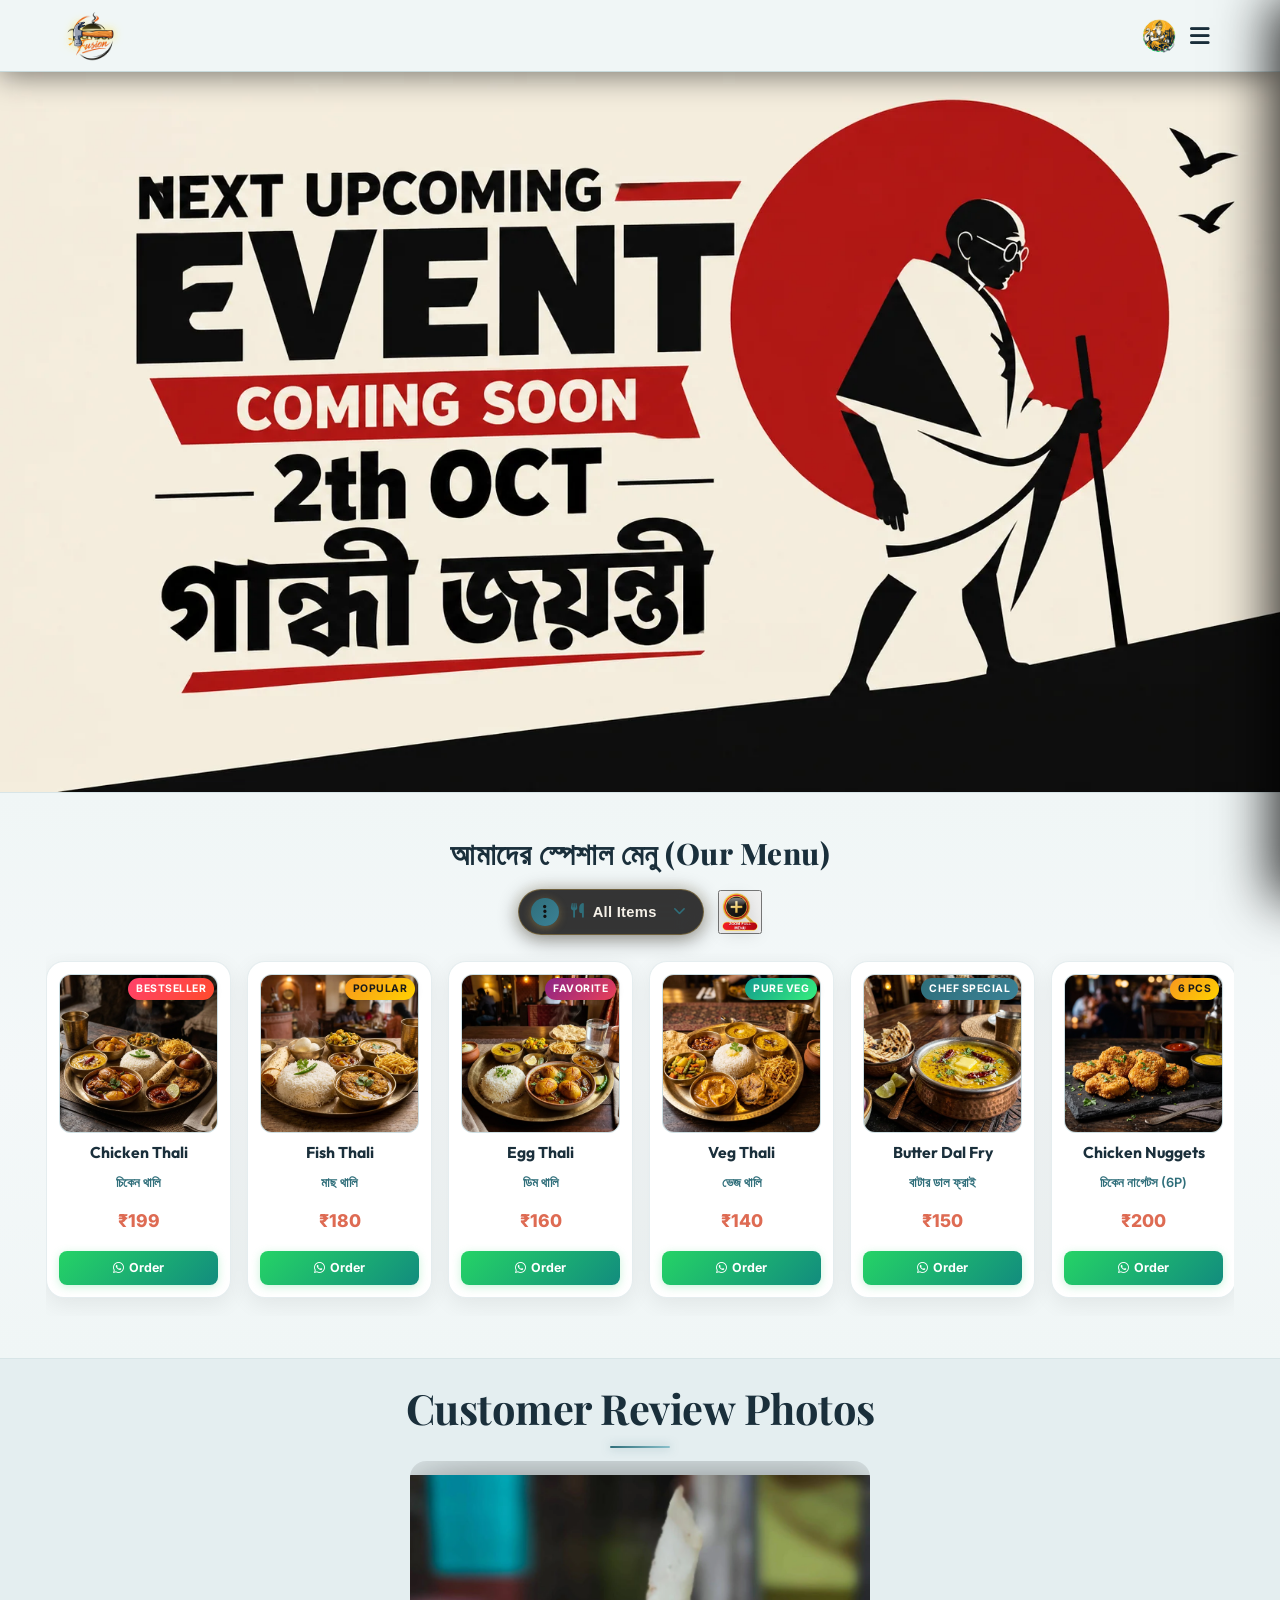
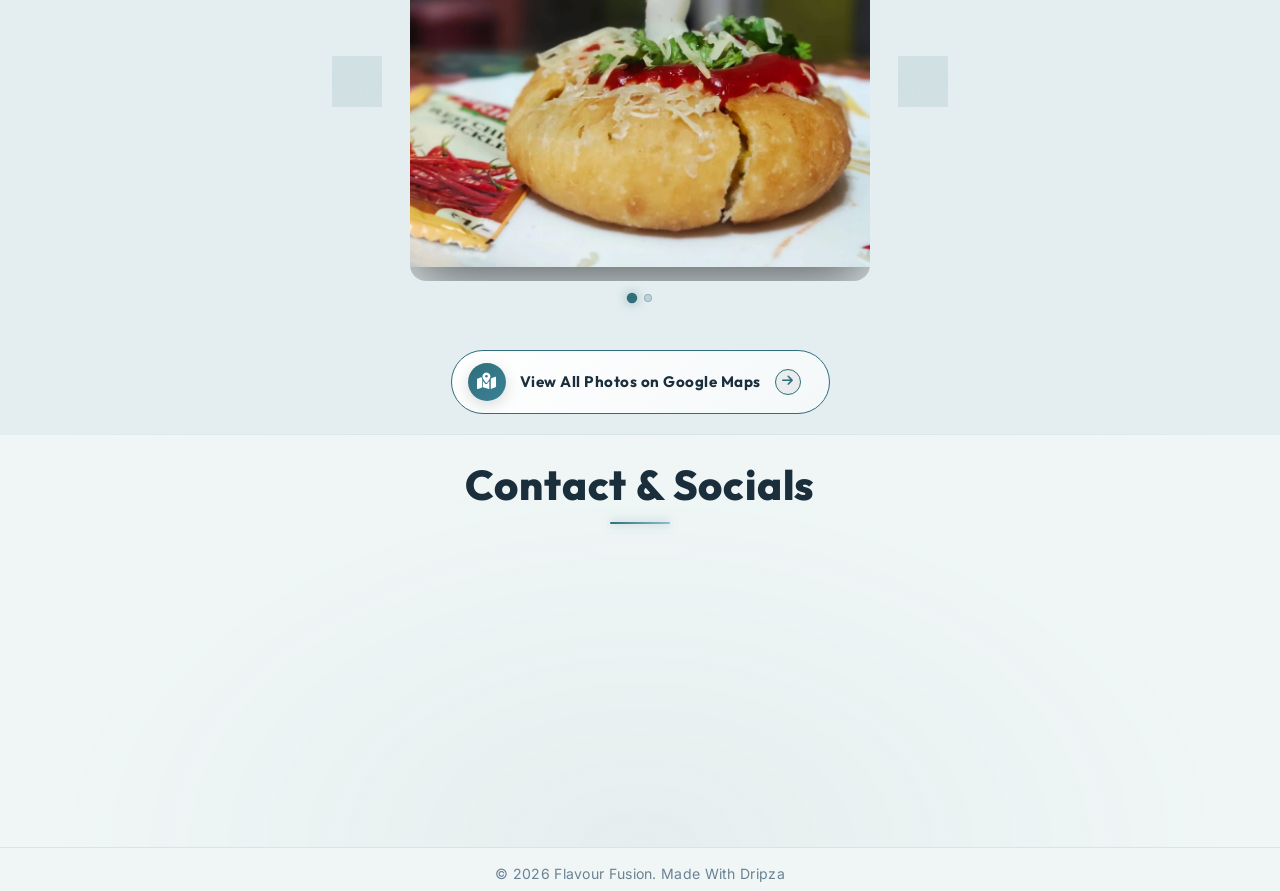
==== commit 86563b4a: "Add clear search button in menu popup" ====
--- a/index.html
+++ b/index.html
@@ -614,29 +614,74 @@
 
                 <!-- Search Bar & Category Filter Tabs -->
                 <div class="menu-control-bar">
+                    
+
+                    <!-- Modal Category Filter Dropdown (Three-Dot Filter Menu) -->
+                    <div class="menu-filter-dropdown-wrapper" id="modal-menu-filter-dropdown-wrapper">
+            <button type="button" class="menu-filter-dots-btn" id="modal-menu-filter-dots-btn" aria-expanded="false" aria-haspopup="true" title="Filter Menu">
+                <span class="three-dots-icon-box">
+                    <i class="fas fa-ellipsis-v"></i>
+                </span>
+                <span class="current-filter-label" id="modal-current-filter-label">
+                    <i class="fas fa-utensils"></i>
+                    <span>All Items</span>
+                </span>
+                <i class="fas fa-chevron-down filter-dropdown-arrow"></i>
+            </button>
+
+            <!-- Dropdown List of Category Filter Options -->
+            <div class="menu-filter-dropdown-menu" id="modal-menu-filter-dropdown-menu">
+                <div class="menu-filter-dropdown-header">
+                    <span><i class="fas fa-filter"></i> Filter Category</span>
+                </div>
+                <div class="menu-filter-dropdown-list">
+                    <button type="button" class="menu-tab-btn active" data-category="all">
+                        <span class="tab-btn-content">
+                            <i class="fas fa-utensils tab-icon"></i>
+                            <span class="tab-title">All Items</span>
+                        </span>
+                        <i class="fas fa-check active-indicator-icon"></i>
+                    </button>
+                    <button type="button" class="menu-tab-btn" data-category="thali">
+                        <span class="tab-btn-content">
+                            <i class="fas fa-bowl-rice tab-icon"></i>
+                            <span class="tab-title">Bengali Thali</span>
+                        </span>
+                        <i class="fas fa-check active-indicator-icon"></i>
+                    </button>
+                    <button type="button" class="menu-tab-btn" data-category="snacks">
+                        <span class="tab-btn-content">
+                            <i class="fas fa-burger tab-icon"></i>
+                            <span class="tab-title">Breakfast & Snacks</span>
+                        </span>
+                        <i class="fas fa-check active-indicator-icon"></i>
+                    </button>
+                    <button type="button" class="menu-tab-btn" data-category="beverages">
+                        <span class="tab-btn-content">
+                            <i class="fas fa-mug-hot tab-icon"></i>
+                            <span class="tab-title">Tea & Coffee</span>
+                        </span>
+                        <i class="fas fa-check active-indicator-icon"></i>
+                    </button>
+                    <button type="button" class="menu-tab-btn" data-category="extras">
+                        <span class="tab-btn-content">
+                            <i class="fas fa-plate-wheat tab-icon"></i>
+                            <span class="tab-title">Sides & Extras</span>
+                        </span>
+                        <i class="fas fa-check active-indicator-icon"></i>
+                    </button>
+                </div>
+            </div>
+                </div>
+
                     <div class="search-box-wrapper">
                         <i class="fas fa-search"></i>
                         <input type="text" id="modal-menu-search-input" placeholder="খাবারের নাম লিখে খুঁজুন (Search dishes...)" autocomplete="off">
-                    </div>
-
-                    <div class="menu-category-tabs" id="modal-menu-category-tabs">
-                        <button class="menu-tab-btn active" data-category="all">
-                            <i class="fas fa-utensils"></i> All Items
+                        <button type="button" id="modal-menu-search-clear" class="search-clear-btn" aria-label="Clear search" title="à¦®à§à¦›à§‡ à¦«à§‡à¦²à§à¦¨ (Clear)">
+                            <i class="fas fa-times"></i>
                         </button>
-                        <button class="menu-tab-btn" data-category="thali">
-                            <i class="fas fa-bowl-rice"></i> Bengali Thali
-                        </button>
-                        <button class="menu-tab-btn" data-category="snacks">
-                            <i class="fas fa-burger"></i> Breakfast & Snacks
-                        </button>
-                        <button class="menu-tab-btn" data-category="beverages">
-                            <i class="fas fa-mug-hot"></i> Tea & Coffee
-                        </button>
-                        <button class="menu-tab-btn" data-category="extras">
-                            <i class="fas fa-plate-wheat"></i> Sides & Extras
-                        </button>
-                    </div>
-                </div>
+                    </div>
+            </div>
             </div>
 
             <div class="full-menu-modal-body">
--- a/styles.css
+++ b/styles.css
@@ -3463,28 +3463,42 @@
     font-weight: 700;
 }
 
-/* Modal Controls */
+/* Modal Controls inside Top Section */
 .full-menu-modal-top-section .menu-control-bar {
     max-width: 950px;
     margin: 0 auto;
-    padding: 8px 20px 4px;
-}
-
-.full-menu-modal-top-section .menu-category-tabs {
-    margin-bottom: 0 !important;
-    padding-bottom: 2px !important;
+    padding: 8px 20px 10px;
+    display: flex;
+    align-items: center;
+    justify-content: space-between;
+    gap: 12px;
+}
+
+.full-menu-modal-top-section .menu-filter-dropdown-wrapper {
+    margin: 0 !important;
+    flex-shrink: 0;
+}
+
+.full-menu-modal-top-section .menu-filter-dropdown-menu {
+    left: 0;
+    transform: translateX(0) translateY(-10px) scale(0.96);
+}
+
+.full-menu-modal-top-section .menu-filter-dropdown-wrapper.open .menu-filter-dropdown-menu {
+    transform: translateX(0) translateY(0) scale(1);
 }
 
 .full-menu-modal-top-section .search-box-wrapper {
     position: relative;
-    margin-bottom: 14px;
-}
-
+    margin-bottom: 0 !important;
+    flex: 1;
+    min-width: 0;
+}
 .full-menu-modal-top-section .search-box-wrapper input {
     width: 100%;
     background: var(--bg-card, rgba(24, 24, 24, 0.96));
     border: 1.5px solid var(--glass-border, rgba(201, 162, 75, 0.35));
-    padding: 12px 20px 12px 48px;
+    padding: 12px 42px 12px 48px;
     border-radius: 30px;
     color: var(--text-primary, #ffffff);
     font-size: 0.98rem;
@@ -3504,13 +3518,56 @@
     background: var(--bg-card);
 }
 
-.full-menu-modal-top-section .search-box-wrapper i {
+.full-menu-modal-top-section .search-box-wrapper > i.fa-search,
+.full-menu-modal-top-section .search-box-wrapper > i.search-icon {
     position: absolute;
     left: 18px;
     top: 50%;
     transform: translateY(-50%);
     color: var(--accent-gold);
     font-size: 1.1rem;
+    pointer-events: none;
+}
+
+.full-menu-modal-top-section .search-box-wrapper .search-clear-btn {
+    position: absolute;
+    right: 12px;
+    top: 50%;
+    transform: translateY(-50%);
+    width: 26px;
+    height: 26px;
+    border-radius: 50%;
+    background: rgba(255, 255, 255, 0.12);
+    border: 1px solid rgba(201, 162, 75, 0.3);
+    color: var(--accent-gold, #c9a24b);
+    cursor: pointer;
+    display: none;
+    align-items: center;
+    justify-content: center;
+    padding: 0;
+    transition: all 0.25s ease;
+    z-index: 3;
+}
+
+.full-menu-modal-top-section .search-box-wrapper .search-clear-btn.visible {
+    display: flex;
+}
+
+.full-menu-modal-top-section .search-box-wrapper .search-clear-btn:hover {
+    background: var(--accent-gold, #c9a24b);
+    color: #000000;
+    border-color: var(--accent-gold, #c9a24b);
+    transform: translateY(-50%) scale(1.1);
+    box-shadow: 0 0 10px rgba(201, 162, 75, 0.4);
+}
+
+.full-menu-modal-top-section .search-box-wrapper .search-clear-btn i {
+    position: static;
+    transform: none;
+    font-size: 0.78rem;
+    color: inherit;
+    pointer-events: none;
+    line-height: 1;
 }
 
 /* Compact Grid inside Modal */
@@ -3587,7 +3644,38 @@
         margin-top: 4px;
     }
     .full-menu-modal-top-section .menu-control-bar {
-        padding: 6px 12px 2px;
+        padding: 6px 12px 8px;
+        gap: 8px;
+    }
+    .full-menu-modal-top-section .menu-filter-dots-btn {
+        padding: 6px 11px 6px 8px;
+        font-size: 0.8rem;
+        gap: 6px;
+    }
+    .full-menu-modal-top-section .menu-filter-dots-btn .three-dots-icon-box {
+        width: 22px;
+        height: 22px;
+        font-size: 0.75rem;
+    }
+    .full-menu-modal-top-section .search-box-wrapper {
+        margin-bottom: 0 !important;
+    }
+    .full-menu-modal-top-section .search-box-wrapper input {
+        padding: 8px 32px 8px 34px;
+        font-size: 0.84rem;
+    }
+    .full-menu-modal-top-section .search-box-wrapper > i.fa-search,
+    .full-menu-modal-top-section .search-box-wrapper > i.search-icon {
+        left: 11px;
+        font-size: 0.85rem;
+    }
+    .full-menu-modal-top-section .search-box-wrapper .search-clear-btn {
+        right: 8px;
+        width: 22px;
+        height: 22px;
+    }
+    .full-menu-modal-top-section .search-box-wrapper .search-clear-btn i {
+        font-size: 0.68rem;
     }
     .full-menu-modal-top-section .menu-category-tabs {
         margin-bottom: 0 !important;
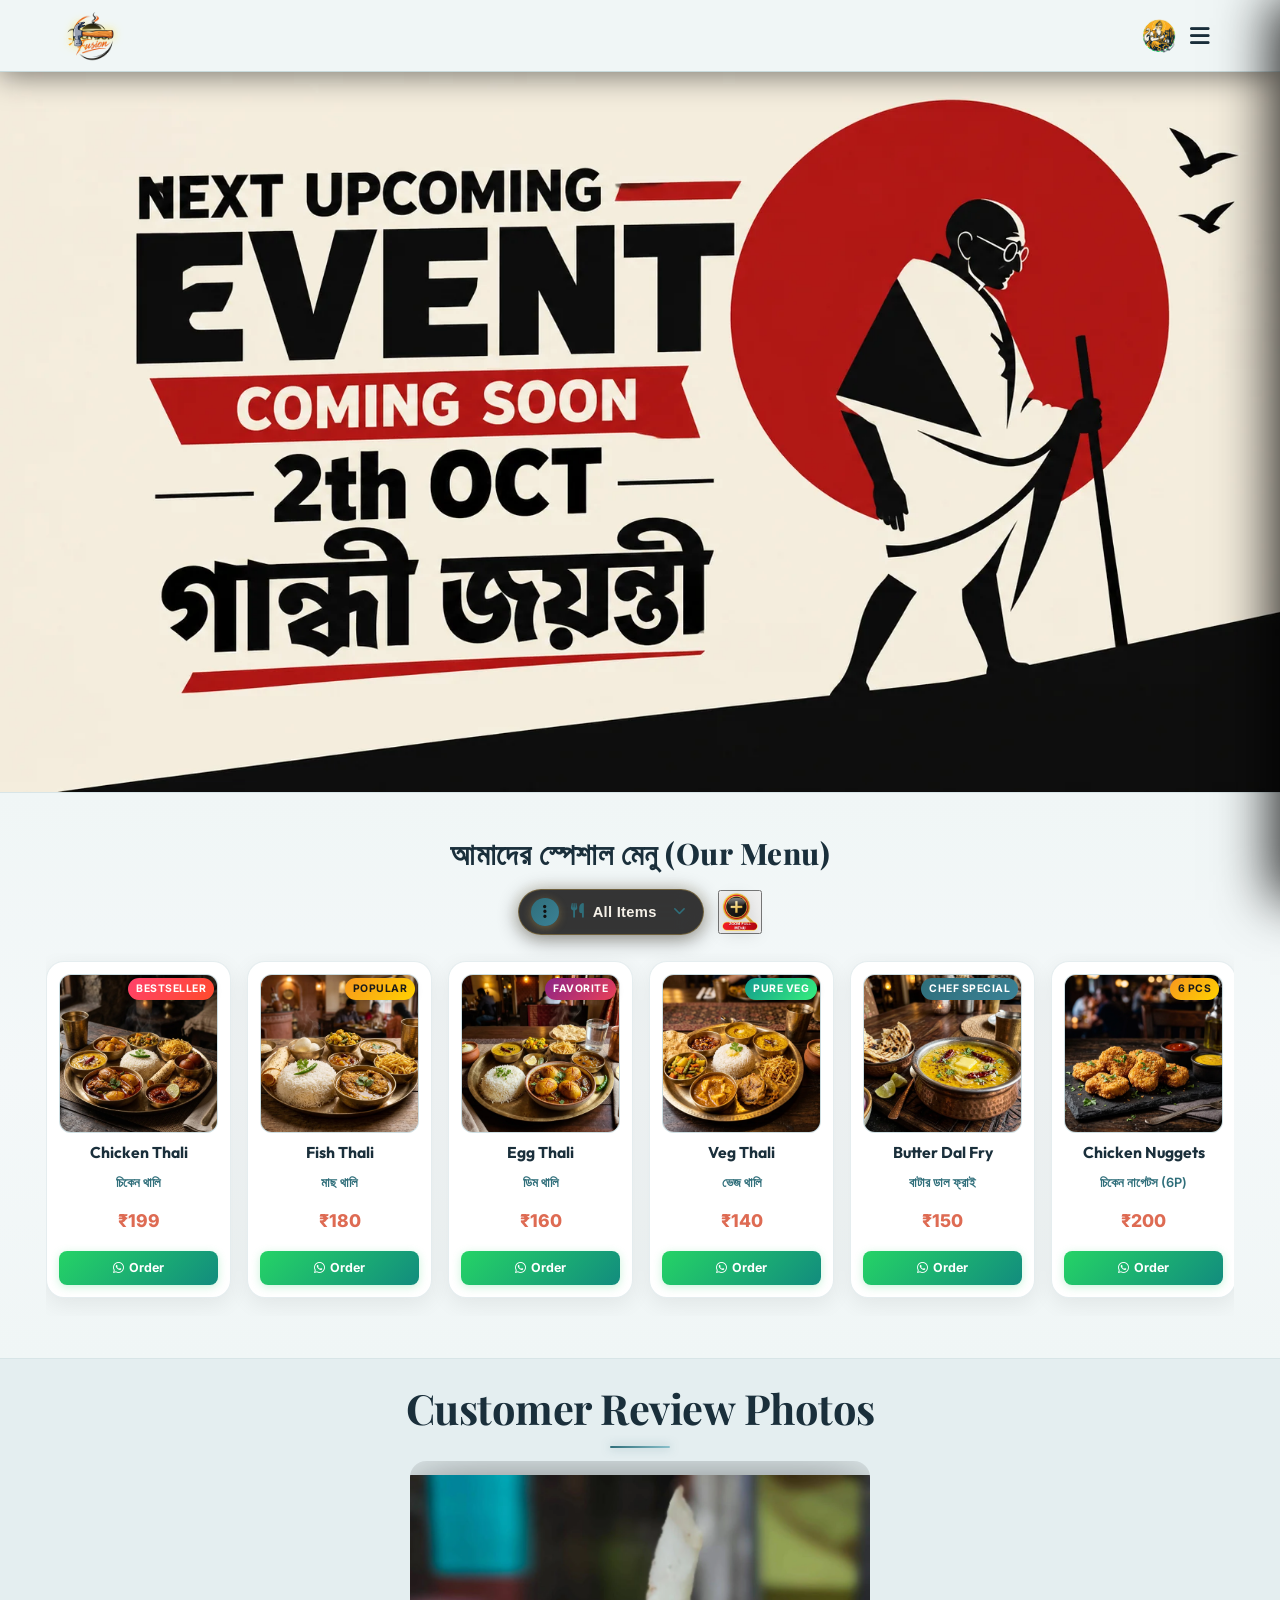
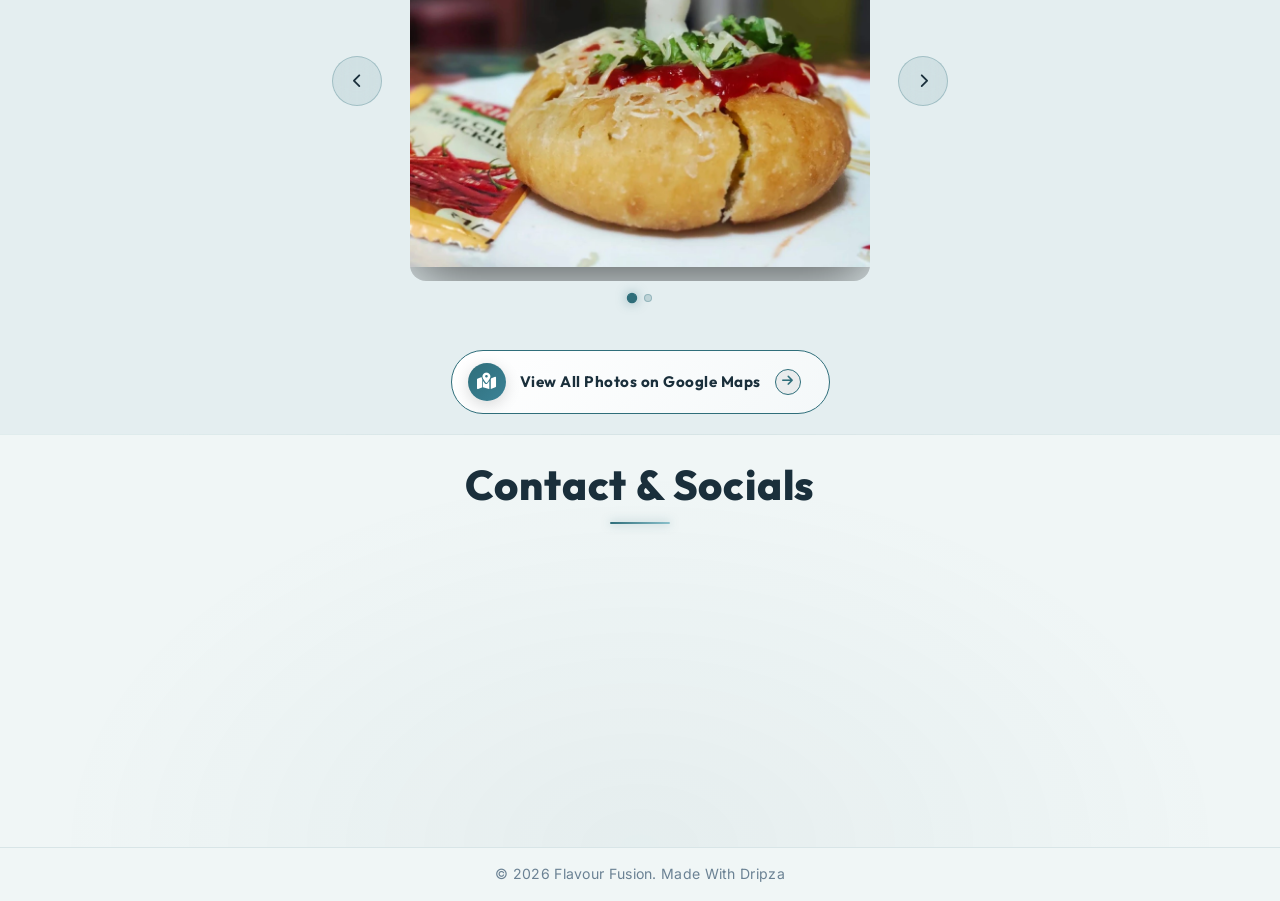
==== commit 13beb4b6: "Update search input keypad dismiss on enter" ====
--- a/index.html
+++ b/index.html
@@ -676,7 +676,7 @@
 
                     <div class="search-box-wrapper">
                         <i class="fas fa-search"></i>
-                        <input type="text" id="modal-menu-search-input" placeholder="খাবারের নাম লিখে খুঁজুন (Search dishes...)" autocomplete="off">
+                        <input type="text" id="modal-menu-search-input" placeholder="খাবারের নাম লিখে খুঁজুন (Search dishes...)" autocomplete="off" enterkeyhint="search">
                         <button type="button" id="modal-menu-search-clear" class="search-clear-btn" aria-label="Clear search" title="à¦®à§à¦›à§‡ à¦«à§‡à¦²à§à¦¨ (Clear)">
                             <i class="fas fa-times"></i>
                         </button>
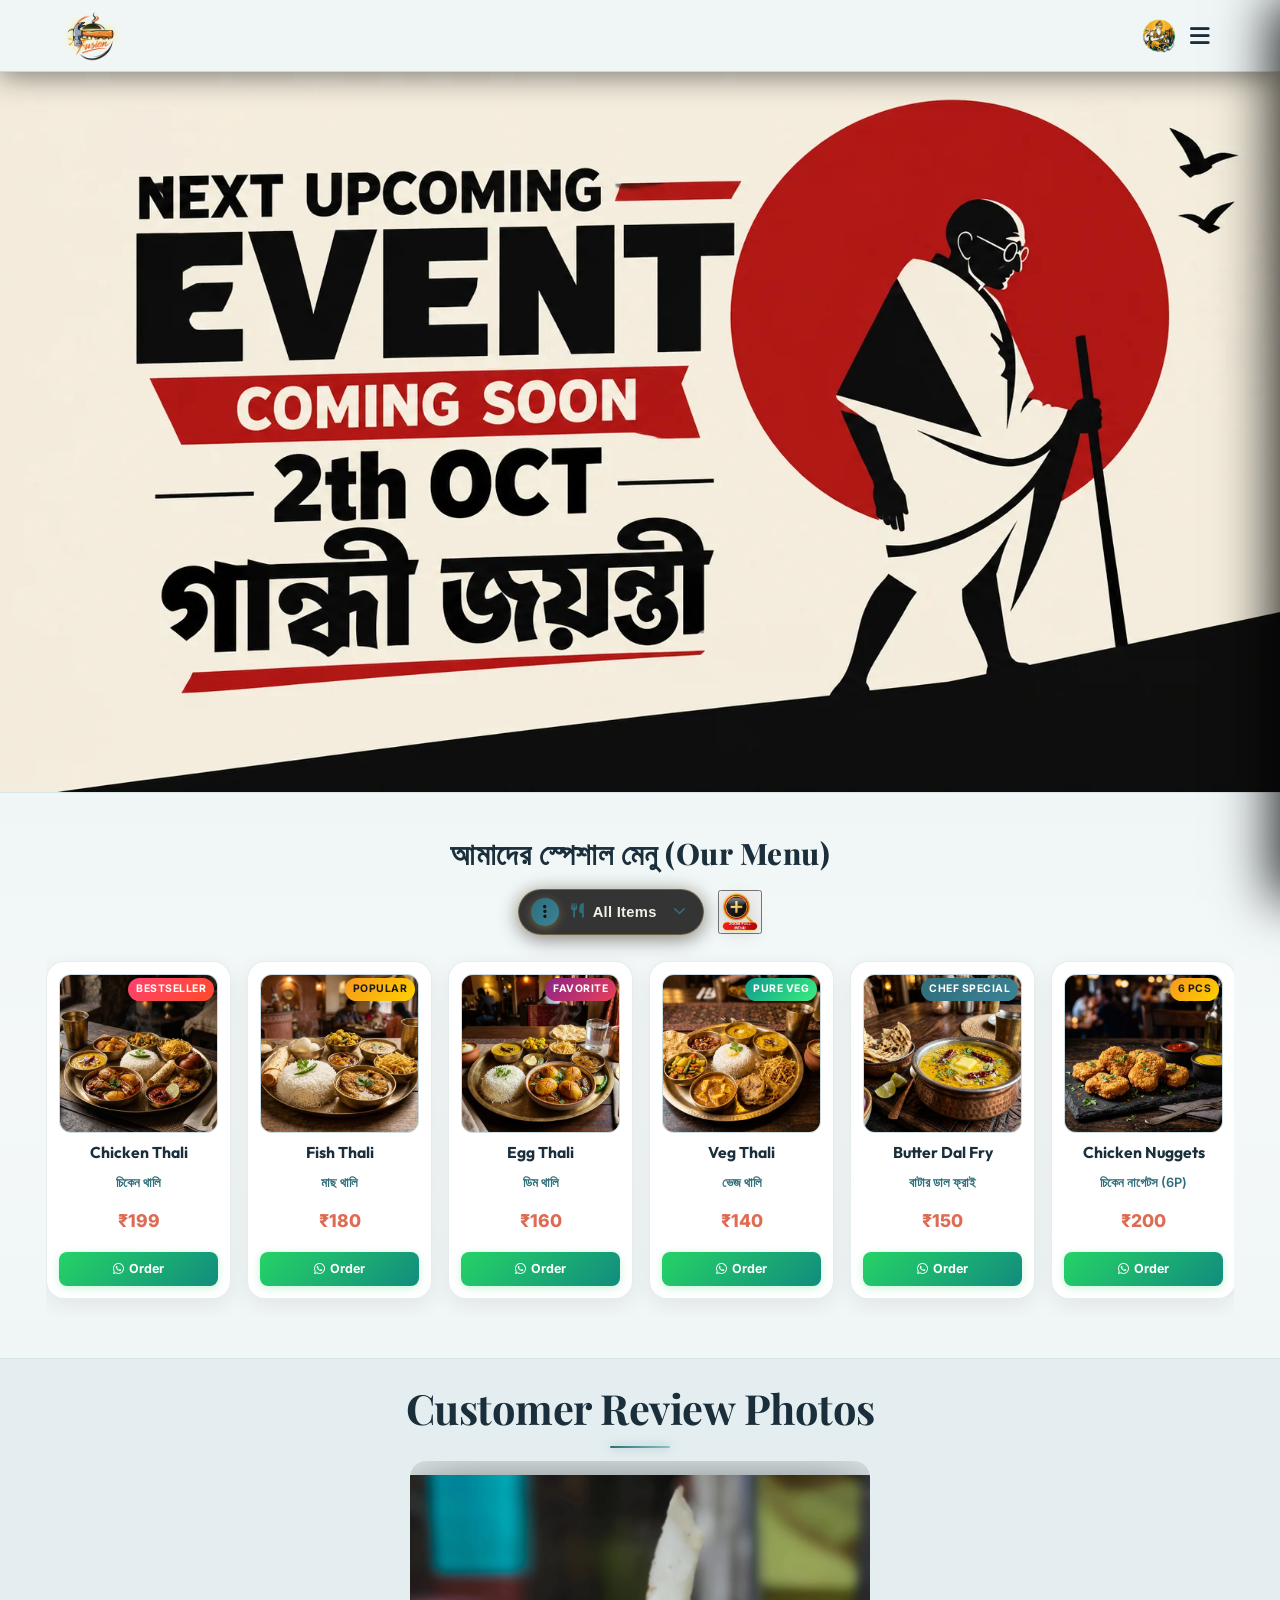
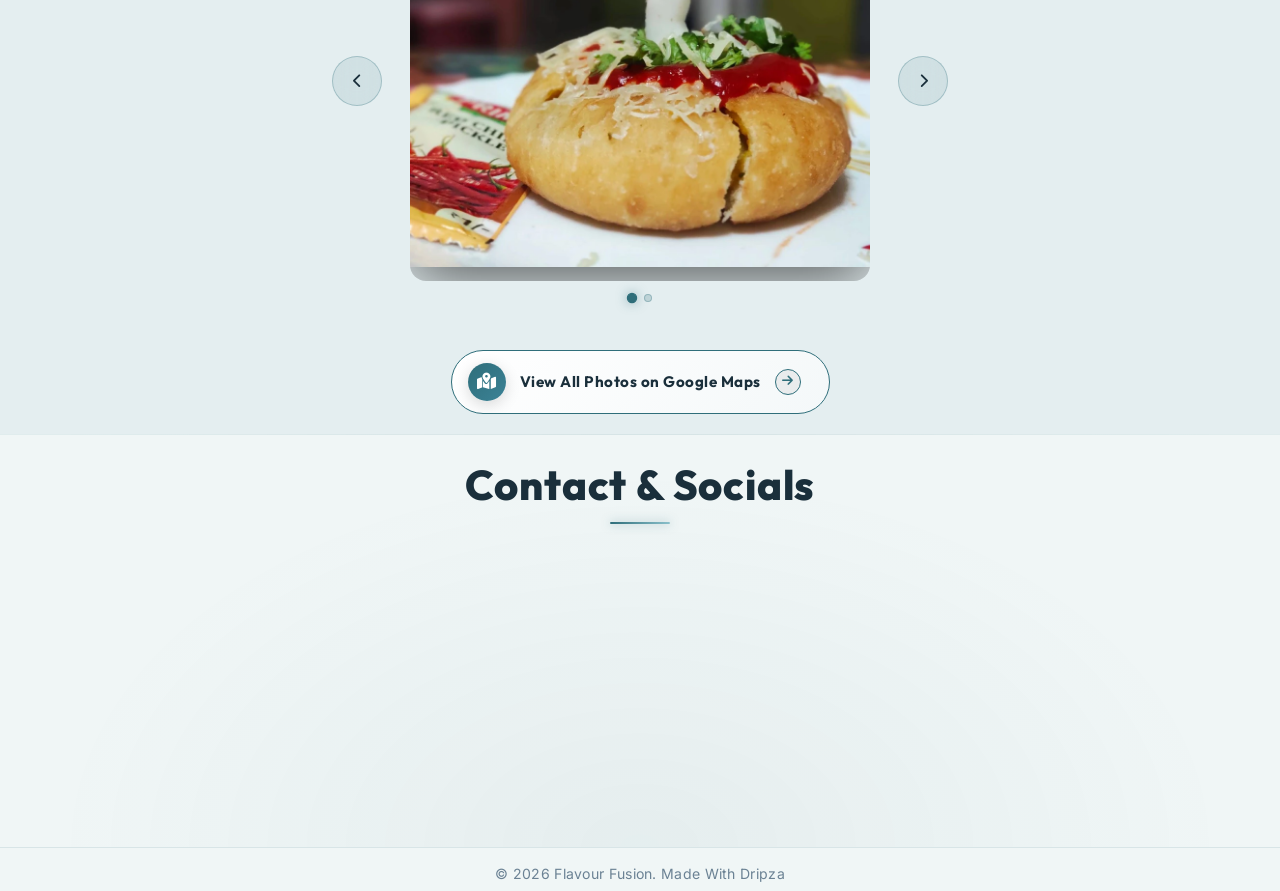
==== commit e24a814b: "perf: smooth scroll - passive listeners, momentum drag, remove backdrop-filter, pause animation on s" ====
--- a/index.html
+++ b/index.html
@@ -1129,6 +1129,6 @@
         </div>
     </div>
 
-    <script src="script.js"></script>
+    <script src="script.js?v=1.4"></script>
 </body>
 </html>
--- a/styles.css
+++ b/styles.css
@@ -2706,8 +2706,6 @@
     font-size: 0.92rem;
     font-weight: 600;
     cursor: pointer;
-    backdrop-filter: blur(12px);
-    -webkit-backdrop-filter: blur(12px);
     box-shadow: 0 4px 20px rgba(0, 0, 0, 0.45), 0 0 15px rgba(201, 162, 75, 0.15);
     transition: all 0.3s cubic-bezier(0.25, 0.8, 0.25, 1);
     user-select: none;
@@ -2829,6 +2827,9 @@
     padding-right: 4px;
     scrollbar-width: thin;
     scrollbar-color: rgba(201, 162, 75, 0.6) rgba(255, 255, 255, 0.05);
+    will-change: scroll-position;
+    transform: translateZ(0);
+    -webkit-transform: translateZ(0);
 }
 
 .menu-filter-dropdown-list::-webkit-scrollbar {
@@ -2988,7 +2989,7 @@
     overflow-x: auto;
     overflow-y: hidden;
     scroll-behavior: smooth;
-    scroll-snap-type: x mandatory;
+    scroll-snap-type: x proximity;
     -webkit-overflow-scrolling: touch;
     padding: 8px 6px 18px;
     width: 100%;
@@ -3029,12 +3030,12 @@
     padding: 12px;
     text-align: center;
     box-shadow: 0 6px 22px rgba(0, 0, 0, 0.07) !important;
-    backdrop-filter: blur(12px);
-    -webkit-backdrop-filter: blur(12px);
     transition: transform 0.35s cubic-bezier(0.2, 0.8, 0.2, 1), border-color 0.35s ease, box-shadow 0.35s ease;
     animation: floatMenuItem 4.5s ease-in-out infinite alternate;
     user-select: none;
     position: relative;
+    will-change: transform;
+    contain: layout style;
 }
 
 .food-menu-card:nth-child(even) { animation-delay: 0.8s; }
@@ -3278,8 +3279,6 @@
     position: absolute;
     inset: 0;
     background: rgba(0, 0, 0, 0.72);
-    backdrop-filter: blur(12px);
-    -webkit-backdrop-filter: blur(12px);
 }
 
 .full-menu-modal-container {
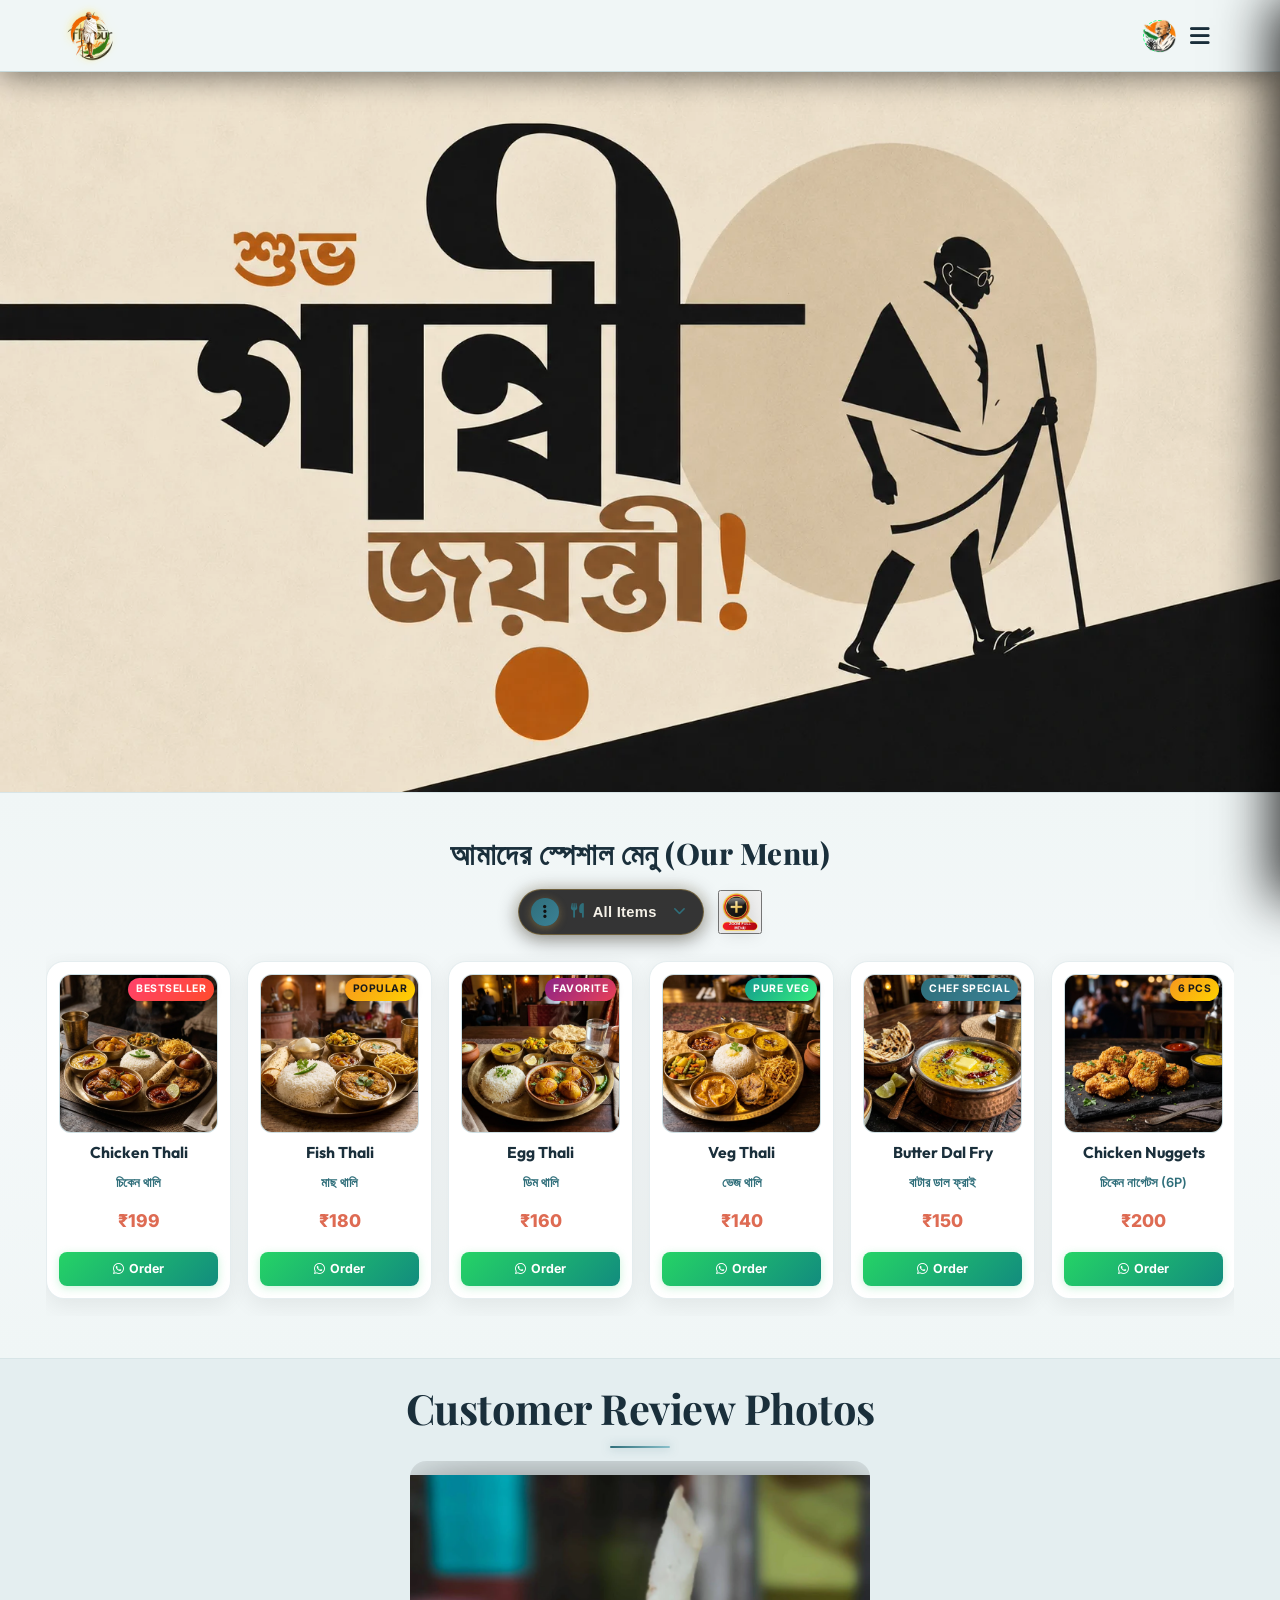
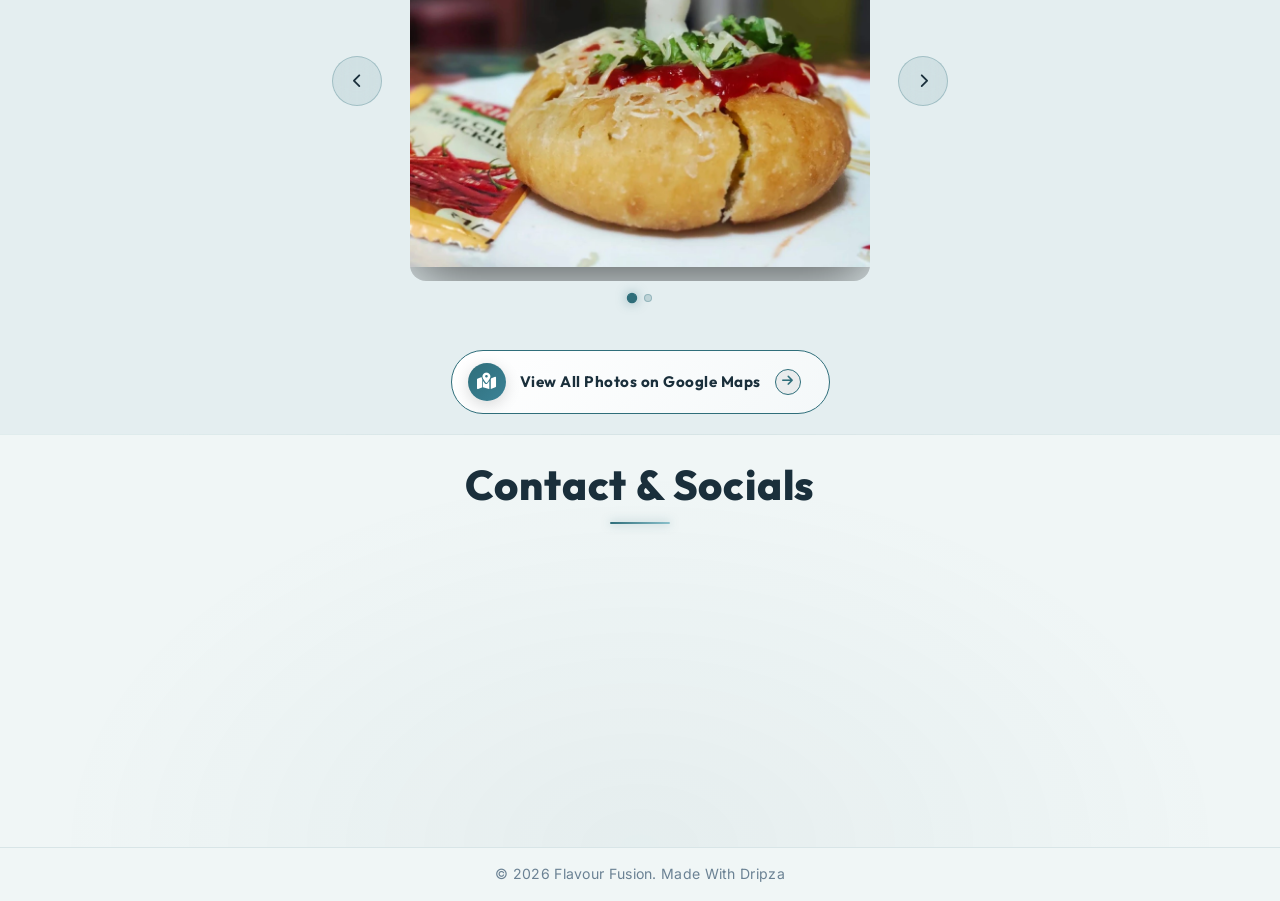
==== commit 7a045032: "update: add Gandhi Jayanti assets and update header" ====
--- a/index.html
+++ b/index.html
@@ -24,13 +24,13 @@
         <div class="logo-container">
             <img src="assets/flavour_fusion_logo.webp" alt="Flavour Fusion Logo" class="logo-brand-img">
             <div class="logo-text-wrapper">
-                <span class="animated-football-header" title="Ganesh Chaturthi Special">
-                    <img src="assets/ganesh_run_icon.webp" alt="Ganesh Run Icon" style="object-fit: contain; filter: drop-shadow(0 0 5px rgba(255, 215, 0, 0.6));">
+                <span class="animated-football-header" title="Gandhi Jayanti Special">
+                    <img src="assets/gandhi_jayanti_run_icon.webp" alt="Gandhi Jayanti Run Icon" style="object-fit: contain; filter: drop-shadow(0 0 5px rgba(255, 215, 0, 0.6));">
                 </span>
                 <span class="logo-text">Flavour Fusion</span>
             </div>
         </div>
-        <span class="rath-yatra-header-text">শুভ বিশ্বকর্মা পূজা!</span>
+        <span class="rath-yatra-header-text">শুভ গান্ধী জয়ন্তী!</span>
         <ul class="nav-links">
             <li><a href="#home">Home</a></li>
             <li><a href="#menu">Menu</a></li>
@@ -39,10 +39,10 @@
         </ul>
         <div class="navbar-actions">
             <!-- Rakhi Purnima Button for Poster -->
-            <button class="fifa-btn" id="open-promo-modal-direct-btn" title="Show Ganesh Chaturthi Special Poster">
+            <button class="fifa-btn" id="open-promo-modal-direct-btn" title="Show Gandhi Jayanti Special Poster">
                 <div class="fifa-container">
                     <div class="fifa-magic-ring"></div>
-                    <img src="assets/ganesh_icon.webp" alt="Ganesh Special" class="fifa-svg" style="object-fit: contain;">
+                    <img src="assets/gandhi_jayanti_icon.webp" alt="Gandhi Jayanti Special" class="fifa-svg" style="object-fit: contain;">
                 </div>
             </button>
             
@@ -55,7 +55,7 @@
     <!-- Hero Section -->
     <section id="home" class="hero">
         <div class="hero-bg banner-box">
-            <img src="assets/aj_restaurant_banner_1.webp" alt="Flavour Fusion Banner 1" class="active">
+            <img src="assets/gandhi_jayanti_banner_1.webp" alt="Gandhi Jayanti Banner" class="active">
             <img src="assets/hero_banner_1.webp" alt="Flavour Fusion Banner 2">
             <div class="overlay"></div>
         </div>
--- a/styles.css
+++ b/styles.css
@@ -2991,6 +2991,7 @@
     scroll-behavior: smooth;
     scroll-snap-type: x proximity;
     -webkit-overflow-scrolling: touch;
+    touch-action: pan-x pan-y;
     padding: 8px 6px 18px;
     width: 100%;
     cursor: grab;
@@ -4091,3 +4092,10 @@
         font-size: 0.7rem;
     }
 }
+
+/* Mobile touch vertical page scroll compatibility */
+.main-menu-scroll-wrapper,
+.main-menu-scroll-track,
+.main-menu-scroll-track .food-menu-card {
+    touch-action: pan-x pan-y !important;
+}
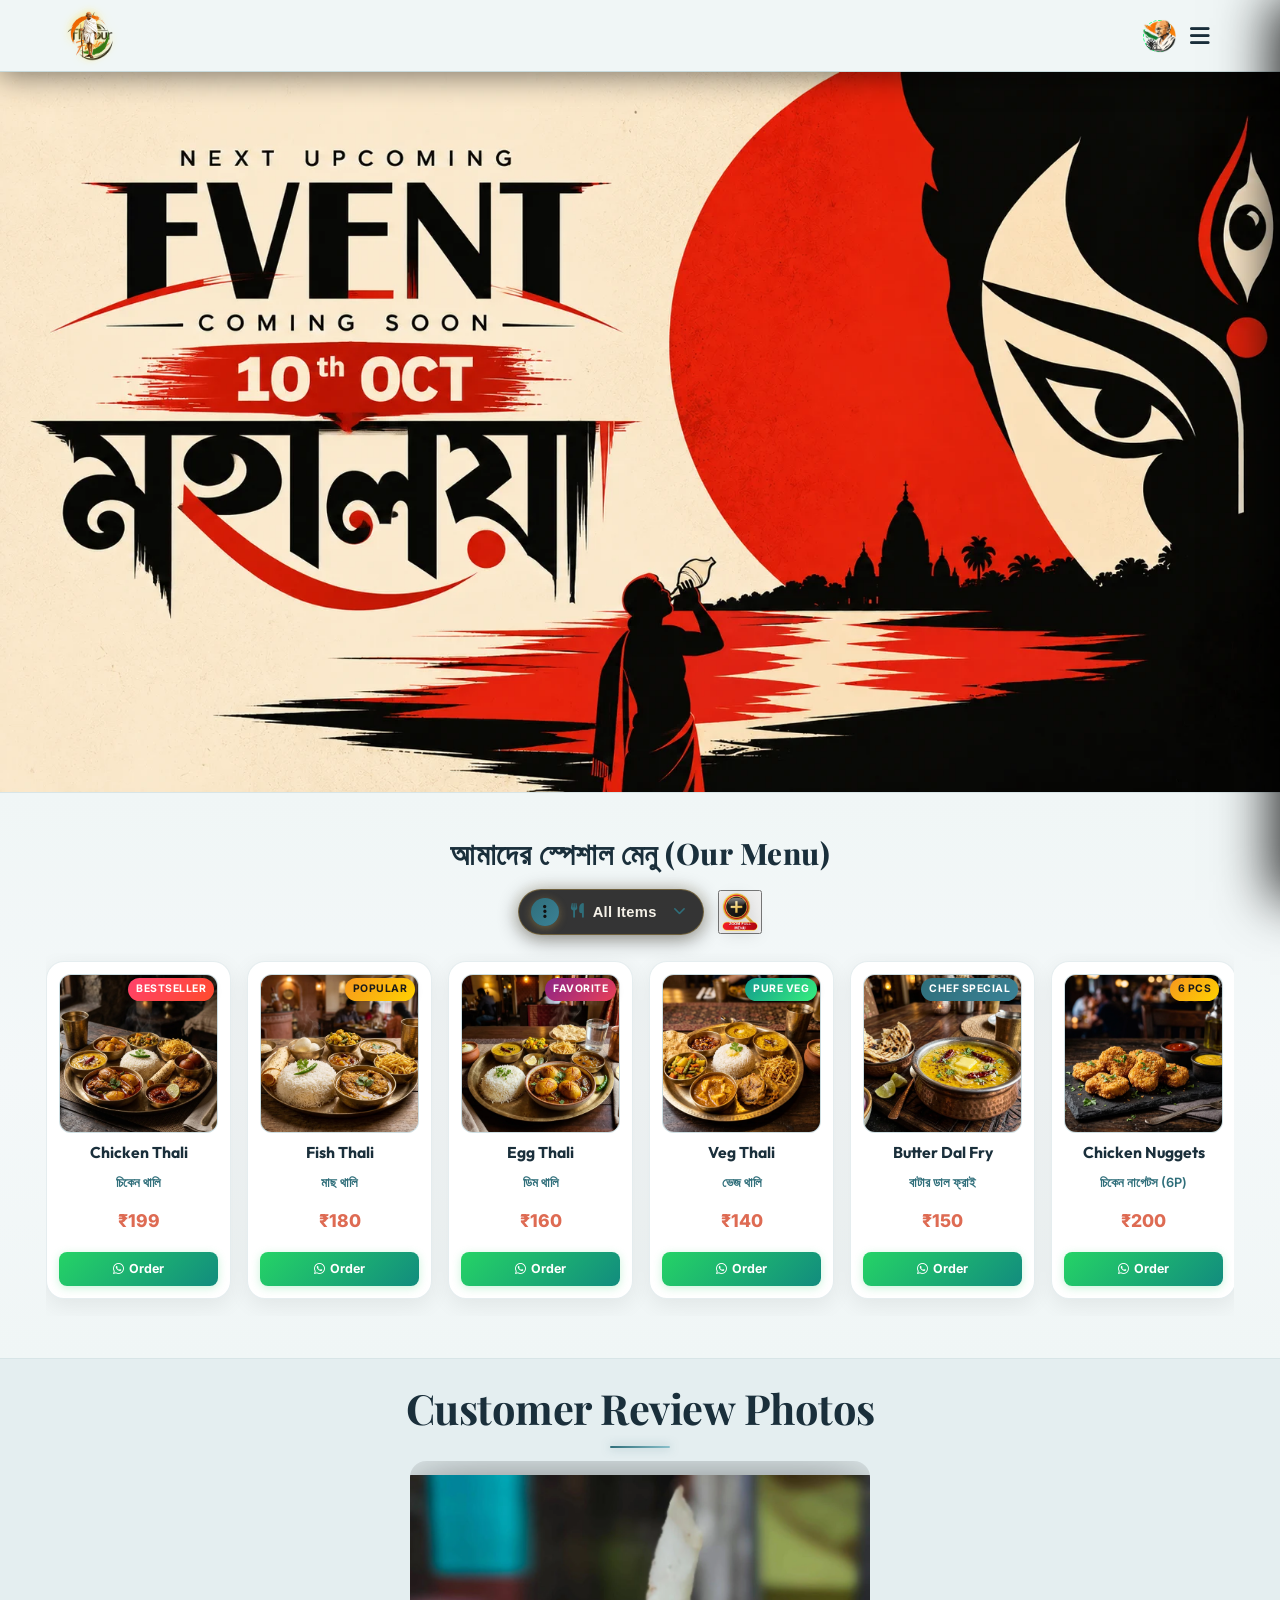
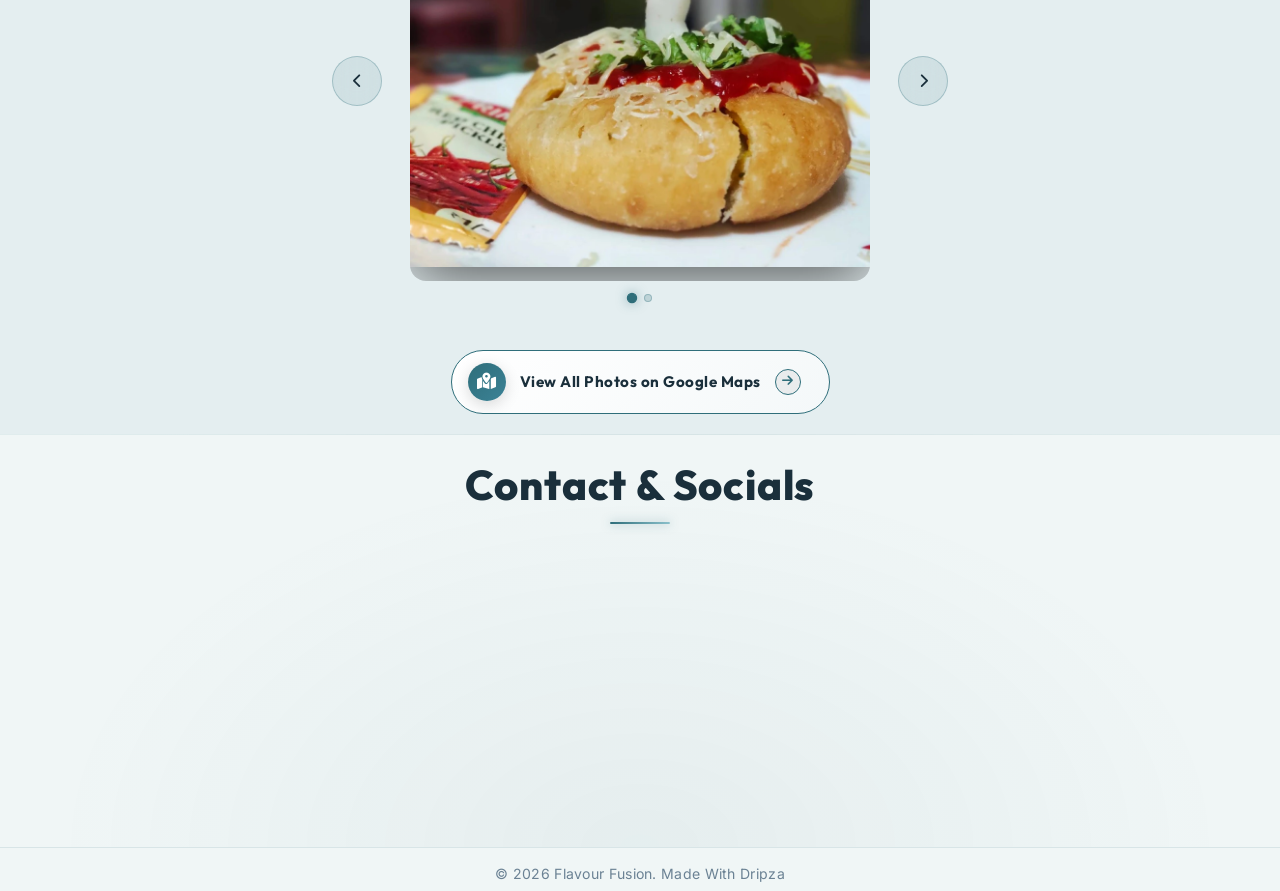
==== commit 8c2f4a8b: "Update website content and assets" ====
--- a/index.html
+++ b/index.html
@@ -30,7 +30,7 @@
                 <span class="logo-text">Flavour Fusion</span>
             </div>
         </div>
-        <span class="rath-yatra-header-text">শুভ গান্ধী জয়ন্তী!</span>
+        <span class="rath-yatra-header-text">hello evryone</span>
         <ul class="nav-links">
             <li><a href="#home">Home</a></li>
             <li><a href="#menu">Menu</a></li>
@@ -55,7 +55,7 @@
     <!-- Hero Section -->
     <section id="home" class="hero">
         <div class="hero-bg banner-box">
-            <img src="assets/gandhi_jayanti_banner_1.webp" alt="Gandhi Jayanti Banner" class="active">
+            <img src="assets/mahalaya_festival_banner_1.webp" alt="Mahalaya Festival Banner" class="active">
             <img src="assets/hero_banner_1.webp" alt="Flavour Fusion Banner 2">
             <div class="overlay"></div>
         </div>
--- a/styles.css
+++ b/styles.css
@@ -1121,6 +1121,7 @@
     font-weight: 800;
     letter-spacing: 0.5px;
     color: #8B1A1A;
+    text-shadow: 0 1px 2px rgba(0, 0, 0, 0.15);
     white-space: nowrap;
     opacity: 0;
     pointer-events: none;
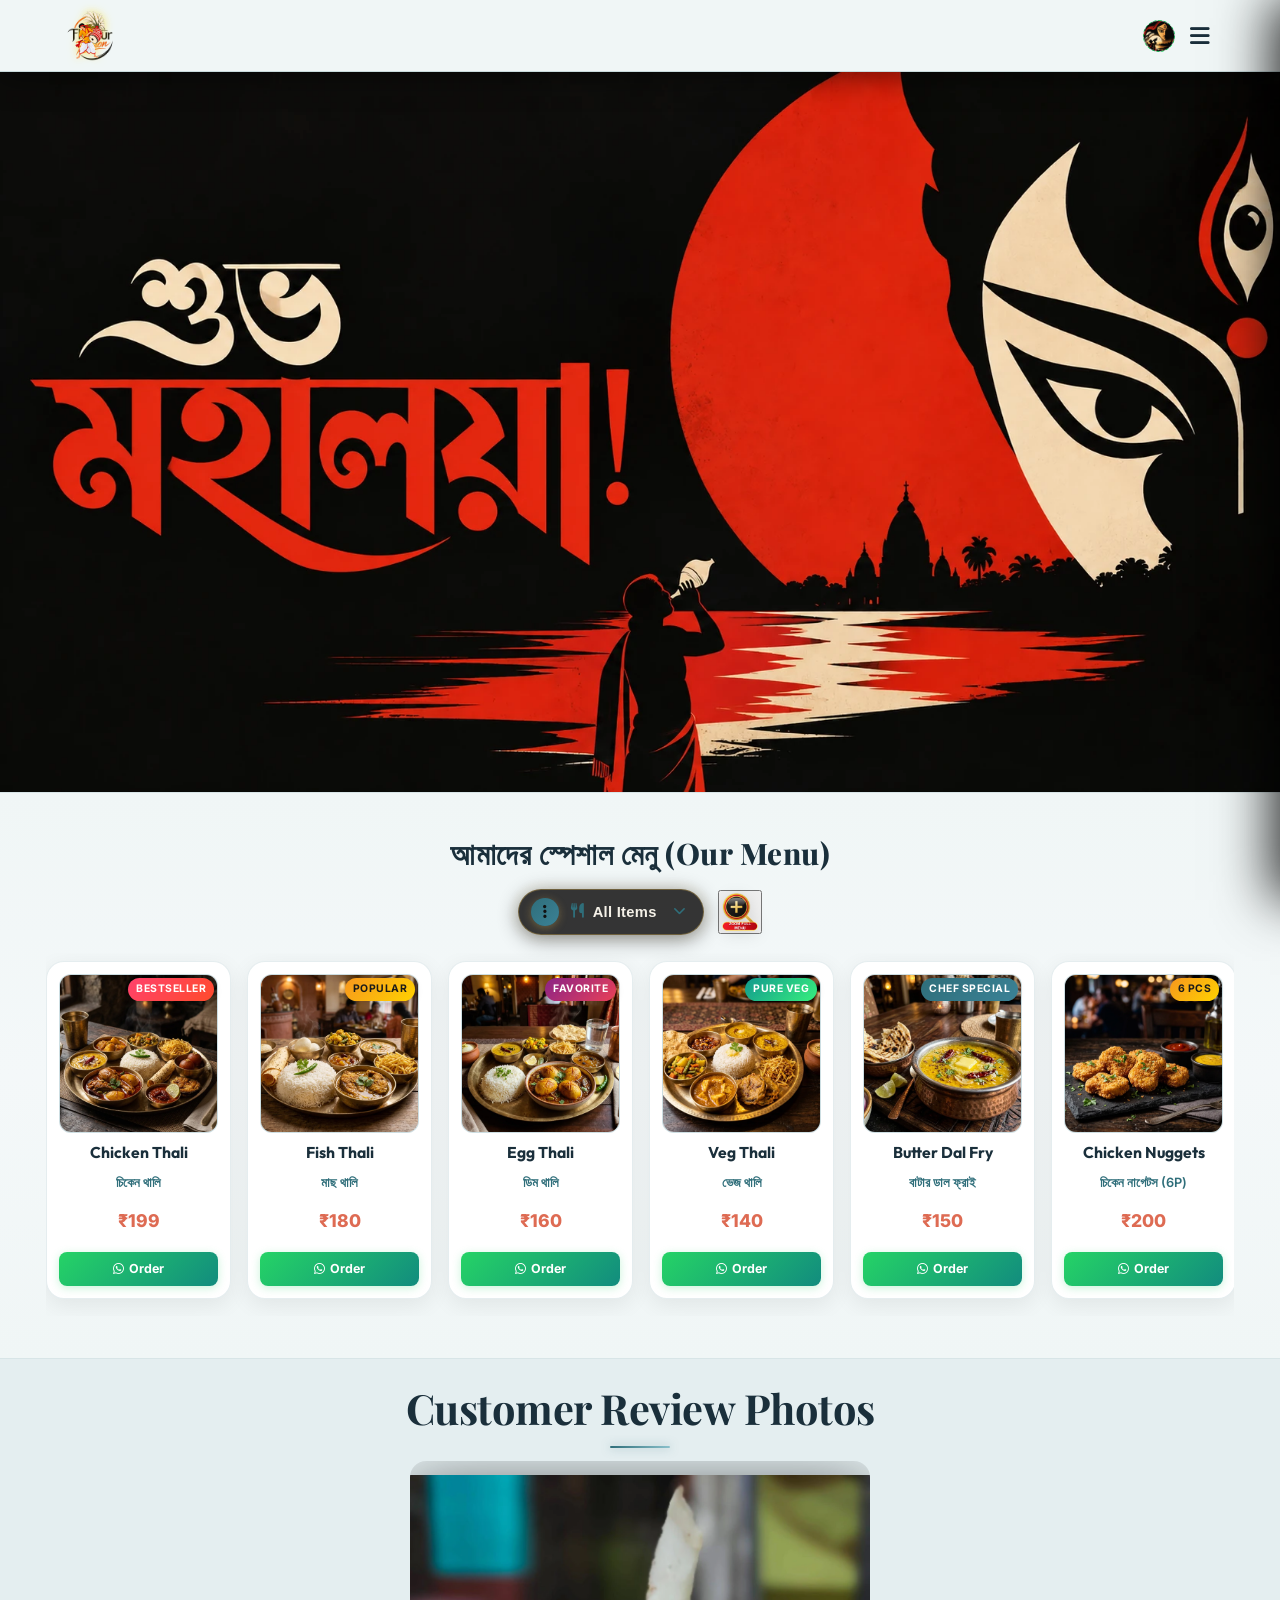
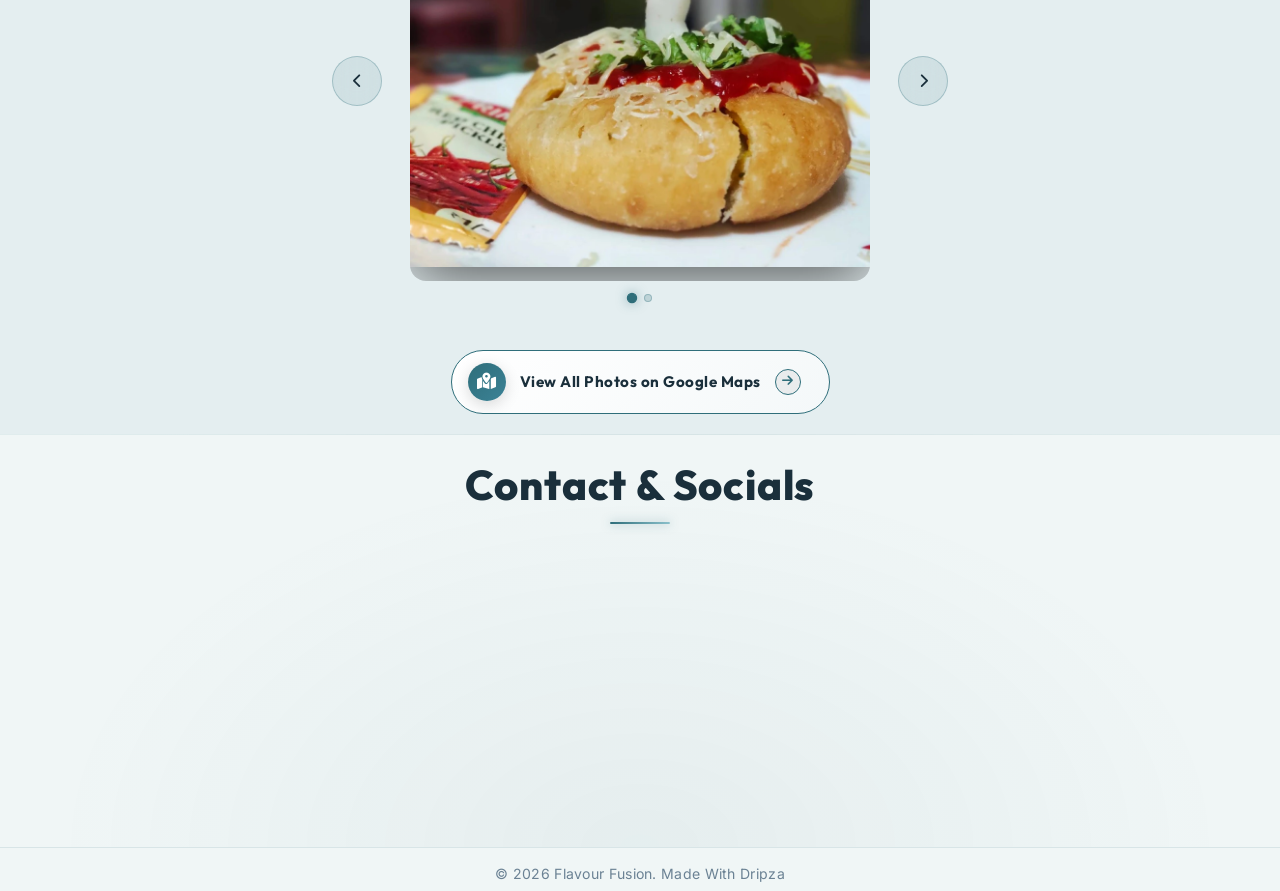
==== commit 89edbf4d: "Update: Mahalaya festival banner and web icons" ====
--- a/index.html
+++ b/index.html
@@ -1,4 +1,4 @@
-﻿<!DOCTYPE html>
+<!DOCTYPE html>
 <html lang="bn">
 <head>
     <meta charset="UTF-8">
@@ -24,13 +24,13 @@
         <div class="logo-container">
             <img src="assets/flavour_fusion_logo.webp" alt="Flavour Fusion Logo" class="logo-brand-img">
             <div class="logo-text-wrapper">
-                <span class="animated-football-header" title="Gandhi Jayanti Special">
-                    <img src="assets/gandhi_jayanti_run_icon.webp" alt="Gandhi Jayanti Run Icon" style="object-fit: contain; filter: drop-shadow(0 0 5px rgba(255, 215, 0, 0.6));">
+                <span class="animated-football-header" title="Mahalaya Special">
+                    <img src="assets/mahalaya_web_run_icon.webp" alt="Mahalaya Run Icon" style="object-fit: contain; filter: drop-shadow(0 0 5px rgba(255, 215, 0, 0.6));">
                 </span>
                 <span class="logo-text">Flavour Fusion</span>
             </div>
         </div>
-        <span class="rath-yatra-header-text">hello evryone</span>
+        <span class="rath-yatra-header-text">শুভ মহালয়া!</span>
         <ul class="nav-links">
             <li><a href="#home">Home</a></li>
             <li><a href="#menu">Menu</a></li>
@@ -39,10 +39,10 @@
         </ul>
         <div class="navbar-actions">
             <!-- Rakhi Purnima Button for Poster -->
-            <button class="fifa-btn" id="open-promo-modal-direct-btn" title="Show Gandhi Jayanti Special Poster">
+            <button class="fifa-btn" id="open-promo-modal-direct-btn" title="Show Mahalaya Special Poster">
                 <div class="fifa-container">
                     <div class="fifa-magic-ring"></div>
-                    <img src="assets/gandhi_jayanti_icon.webp" alt="Gandhi Jayanti Special" class="fifa-svg" style="object-fit: contain;">
+                    <img src="assets/mahalaya_web_icon.webp" alt="Mahalaya Special" class="fifa-svg" style="object-fit: contain;">
                 </div>
             </button>
             
@@ -55,7 +55,7 @@
     <!-- Hero Section -->
     <section id="home" class="hero">
         <div class="hero-bg banner-box">
-            <img src="assets/mahalaya_festival_banner_1.webp" alt="Mahalaya Festival Banner" class="active">
+            <img src="assets/festival_special_banner_1.webp" alt="Mahalaya Festival Banner" class="active">
             <img src="assets/hero_banner_1.webp" alt="Flavour Fusion Banner 2">
             <div class="overlay"></div>
         </div>
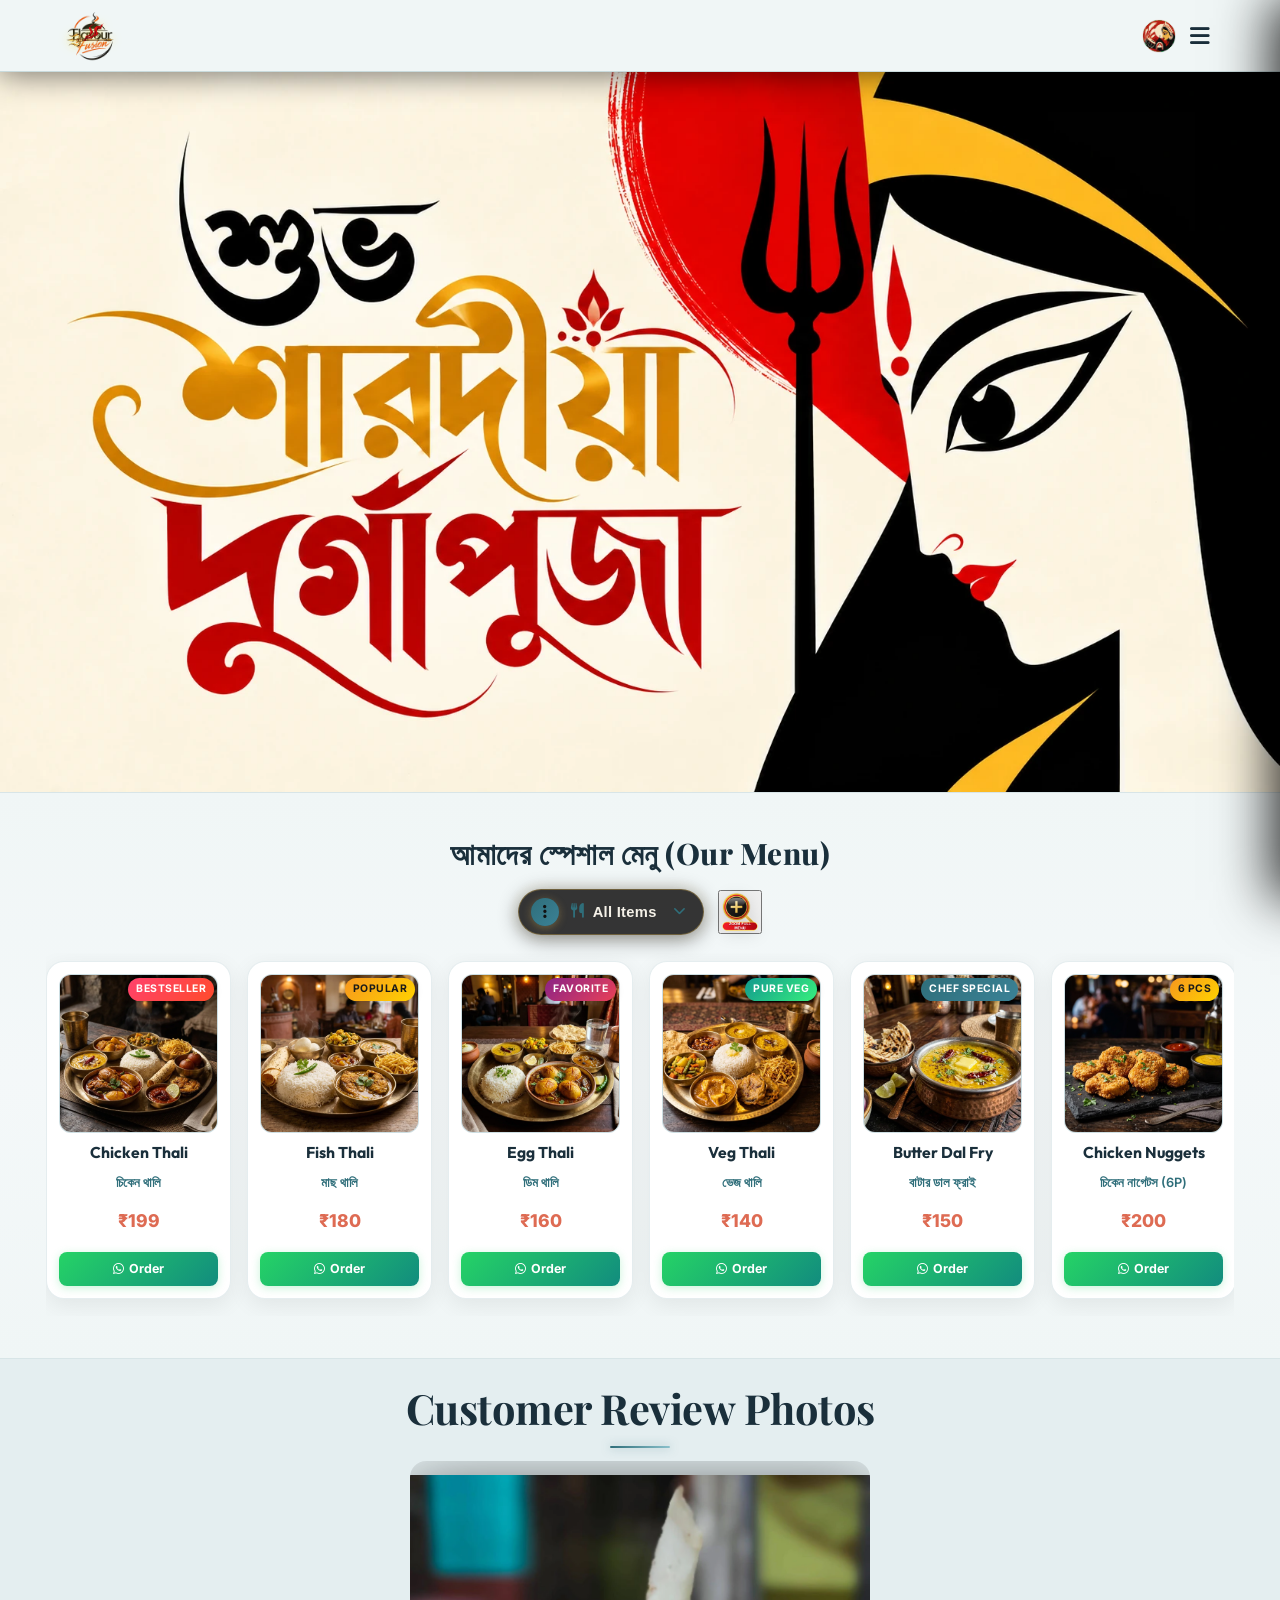
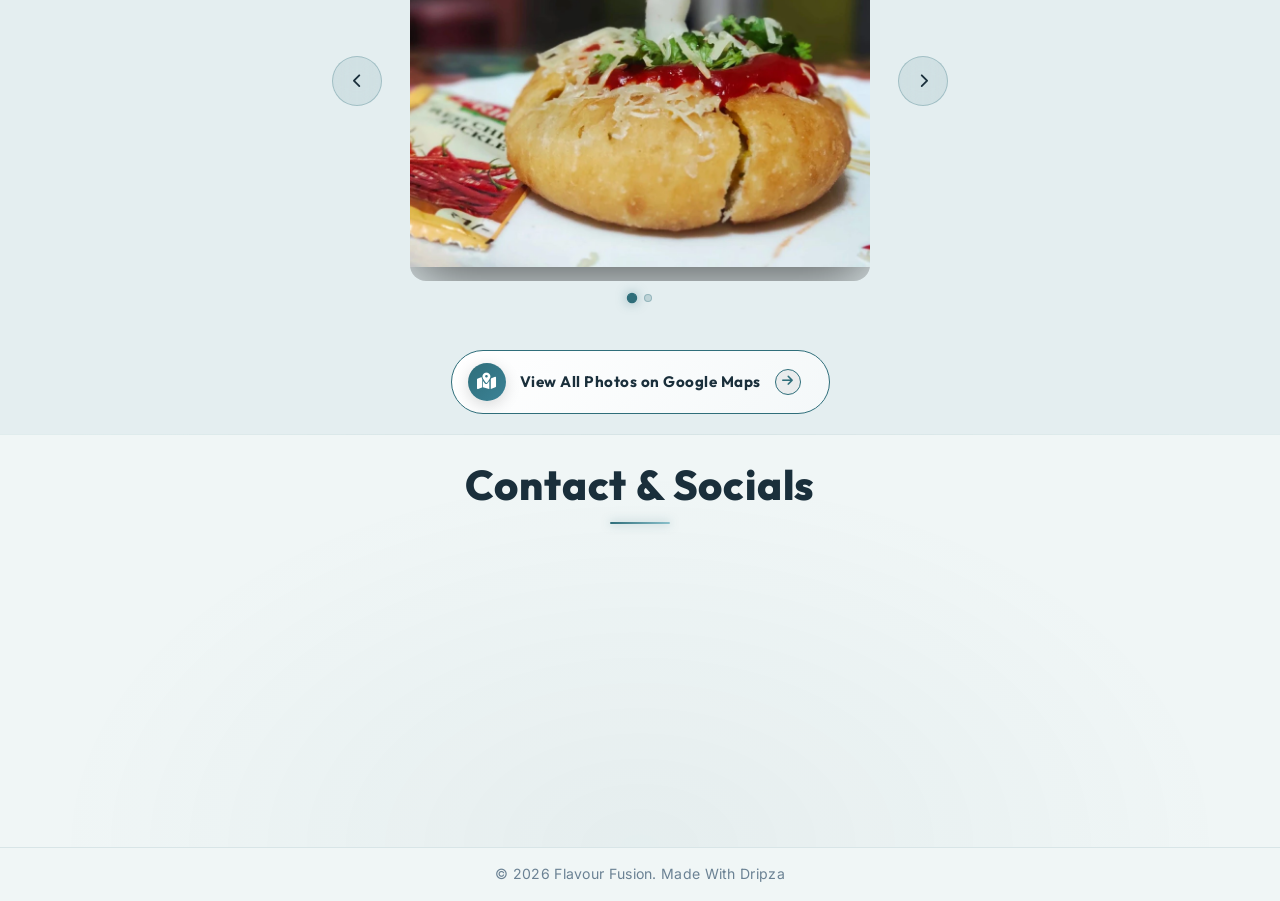
==== commit b7984958: "update" ====
--- a/index.html
+++ b/index.html
@@ -1,4 +1,4 @@
-<!DOCTYPE html>
+﻿<!DOCTYPE html>
 <html lang="bn">
 <head>
     <meta charset="UTF-8">
@@ -25,12 +25,12 @@
             <img src="assets/flavour_fusion_logo.webp" alt="Flavour Fusion Logo" class="logo-brand-img">
             <div class="logo-text-wrapper">
                 <span class="animated-football-header" title="Mahalaya Special">
-                    <img src="assets/mahalaya_web_run_icon.webp" alt="Mahalaya Run Icon" style="object-fit: contain; filter: drop-shadow(0 0 5px rgba(255, 215, 0, 0.6));">
+                    <img src="assets/durga_puja_web_run_icon.webp" alt="Mahalaya Run Icon" style="object-fit: contain; filter: drop-shadow(0 0 5px rgba(255, 215, 0, 0.6));">
                 </span>
                 <span class="logo-text">Flavour Fusion</span>
             </div>
         </div>
-        <span class="rath-yatra-header-text">শুভ মহালয়া!</span>
+        <span class="rath-yatra-header-text">শুভ শারদীয়া দুর্গাপূজা</span>
         <ul class="nav-links">
             <li><a href="#home">Home</a></li>
             <li><a href="#menu">Menu</a></li>
@@ -42,7 +42,7 @@
             <button class="fifa-btn" id="open-promo-modal-direct-btn" title="Show Mahalaya Special Poster">
                 <div class="fifa-container">
                     <div class="fifa-magic-ring"></div>
-                    <img src="assets/mahalaya_web_icon.webp" alt="Mahalaya Special" class="fifa-svg" style="object-fit: contain;">
+                    <img src="assets/durga_puja_web_icon.webp" alt="Mahalaya Special" class="fifa-svg" style="object-fit: contain;">
                 </div>
             </button>
             
@@ -55,7 +55,7 @@
     <!-- Hero Section -->
     <section id="home" class="hero">
         <div class="hero-bg banner-box">
-            <img src="assets/festival_special_banner_1.webp" alt="Mahalaya Festival Banner" class="active">
+            <img src="assets/modern_durga_puja_greeting_banner.webp" alt="Durga Puja Festival Banner" class="active">
             <img src="assets/hero_banner_1.webp" alt="Flavour Fusion Banner 2">
             <div class="overlay"></div>
         </div>
